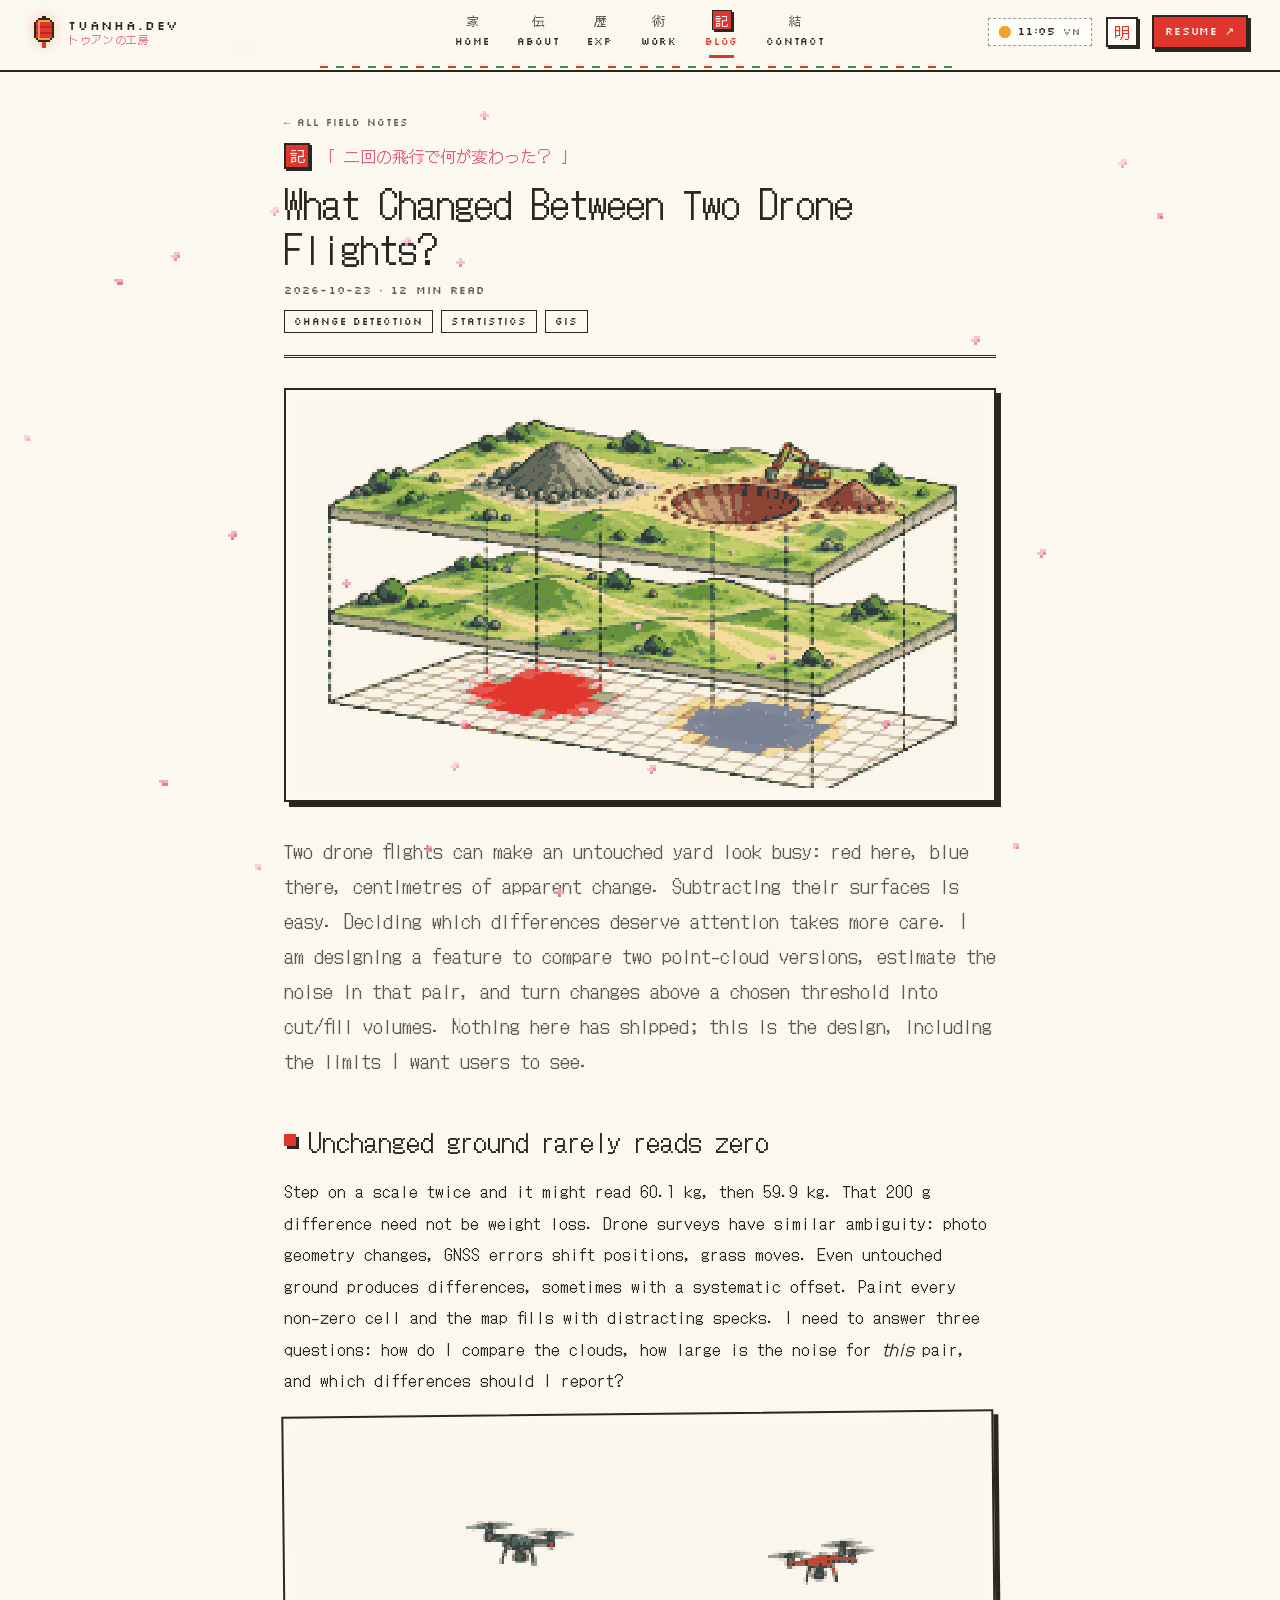
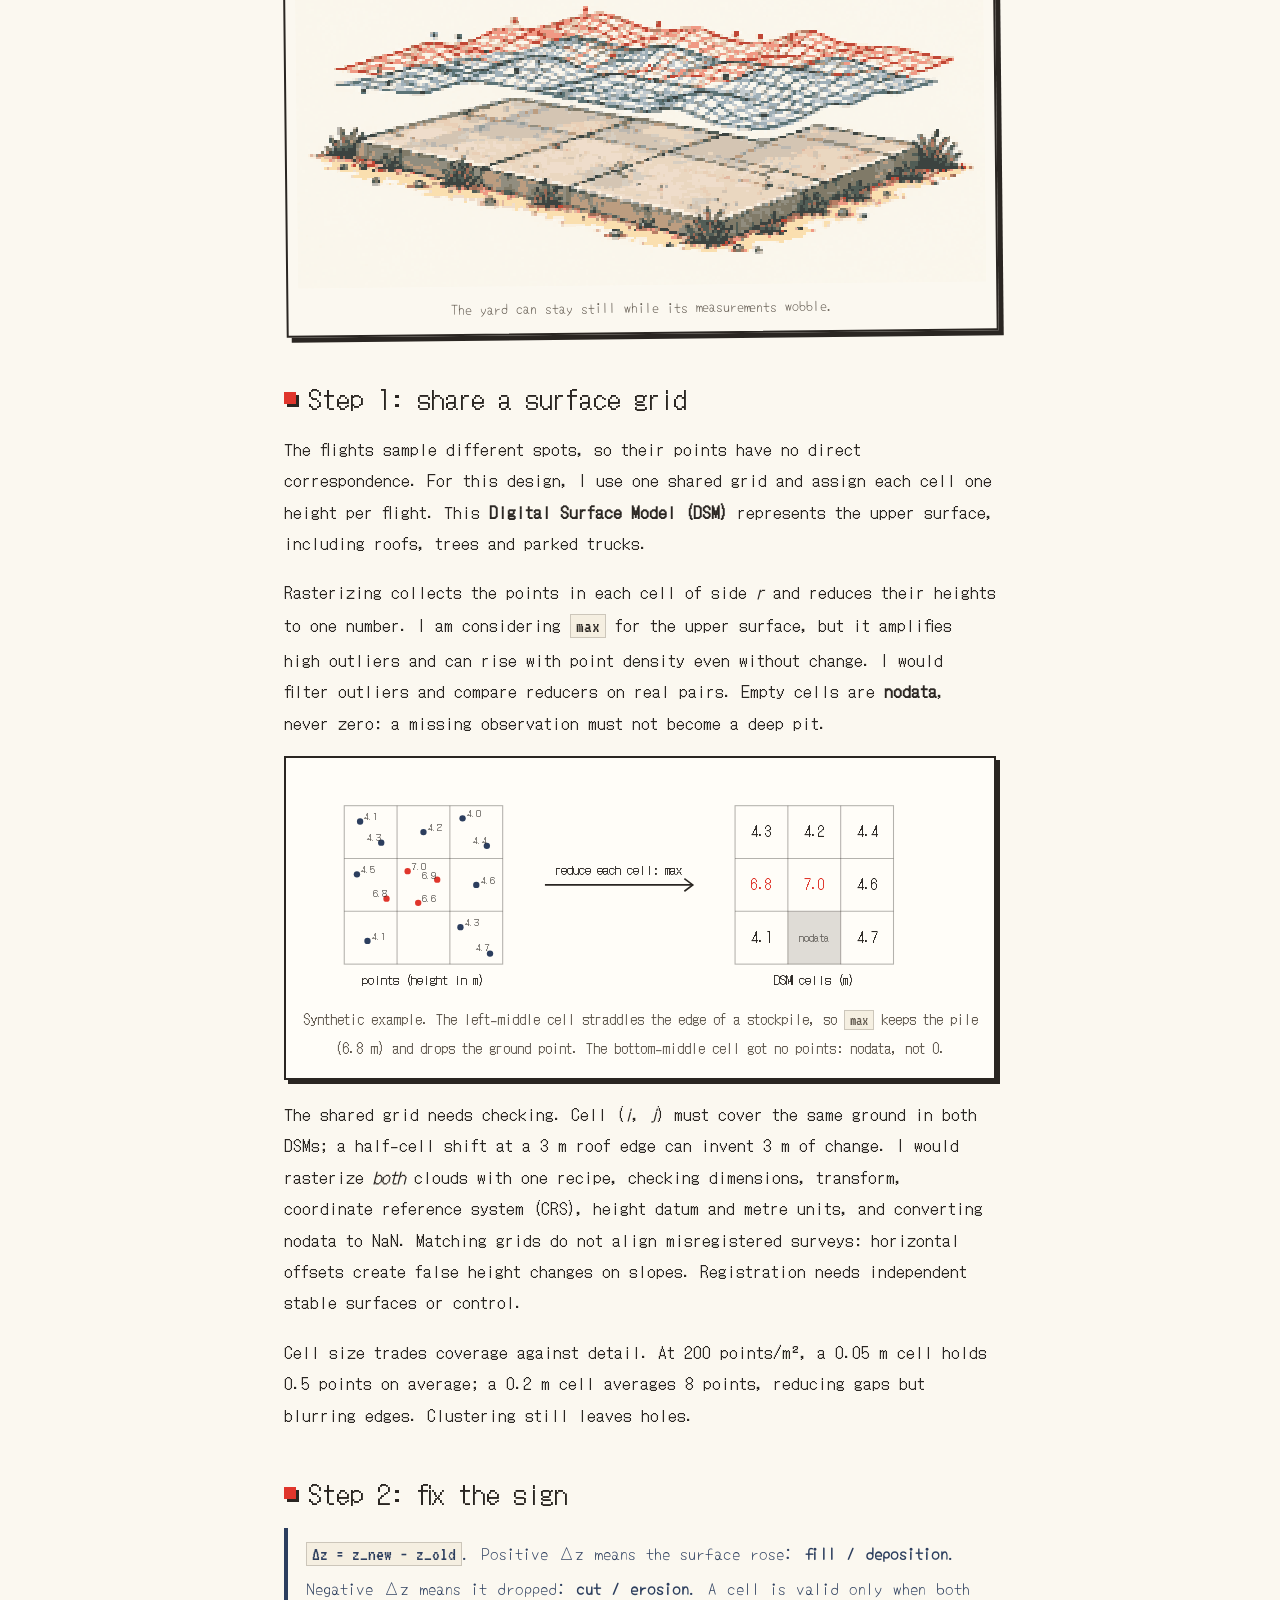
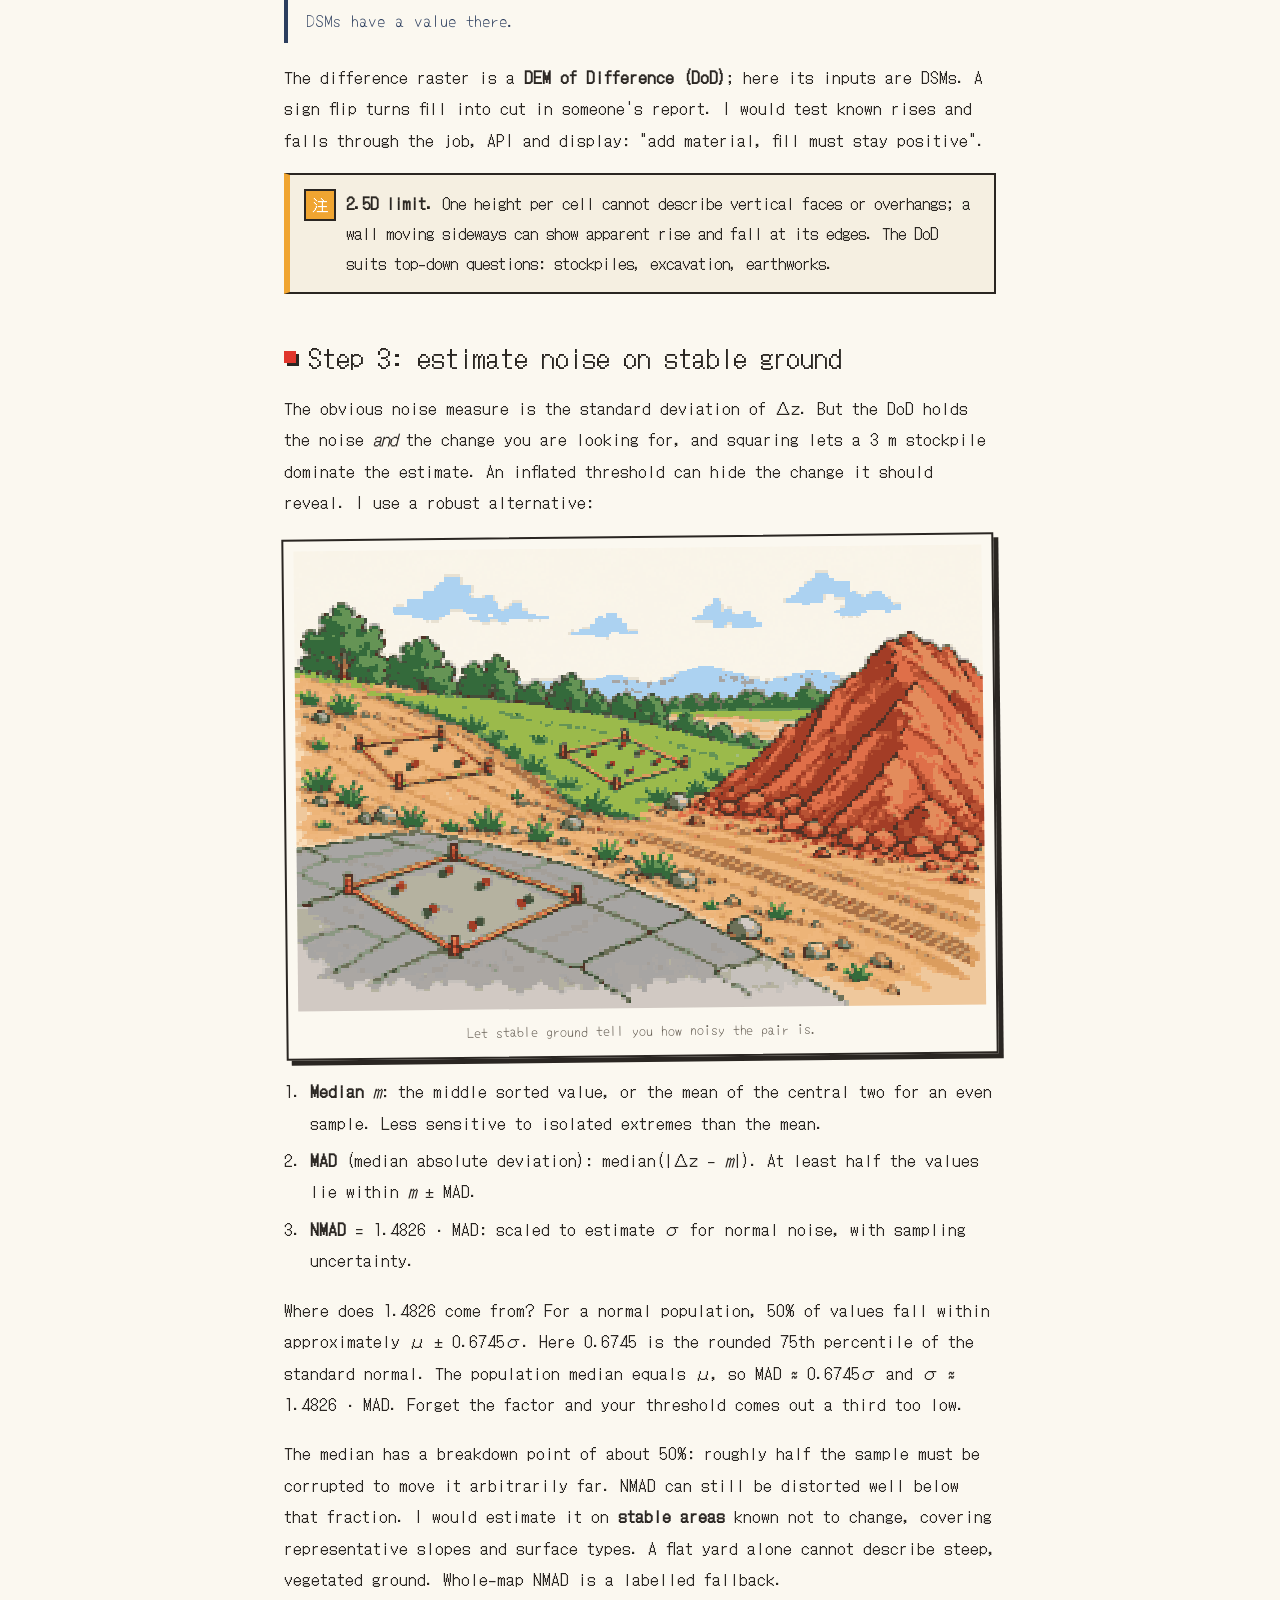
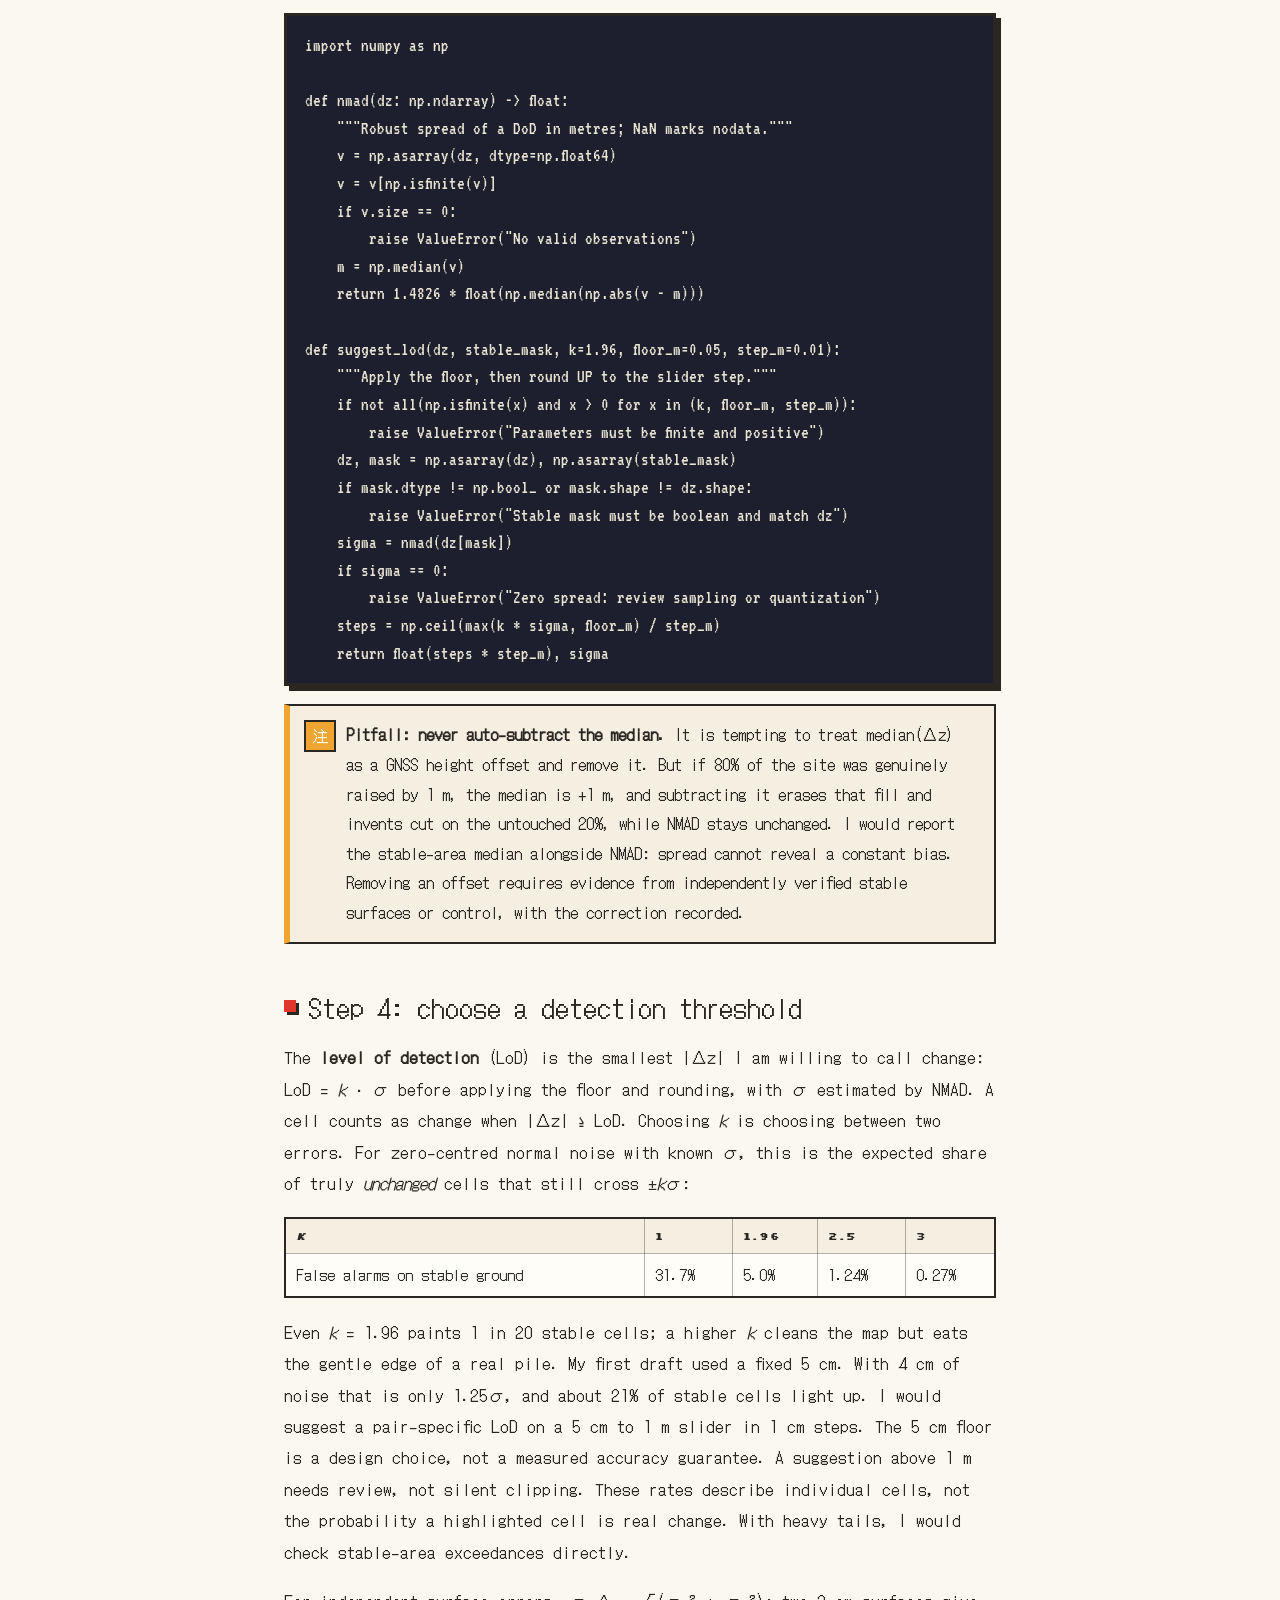
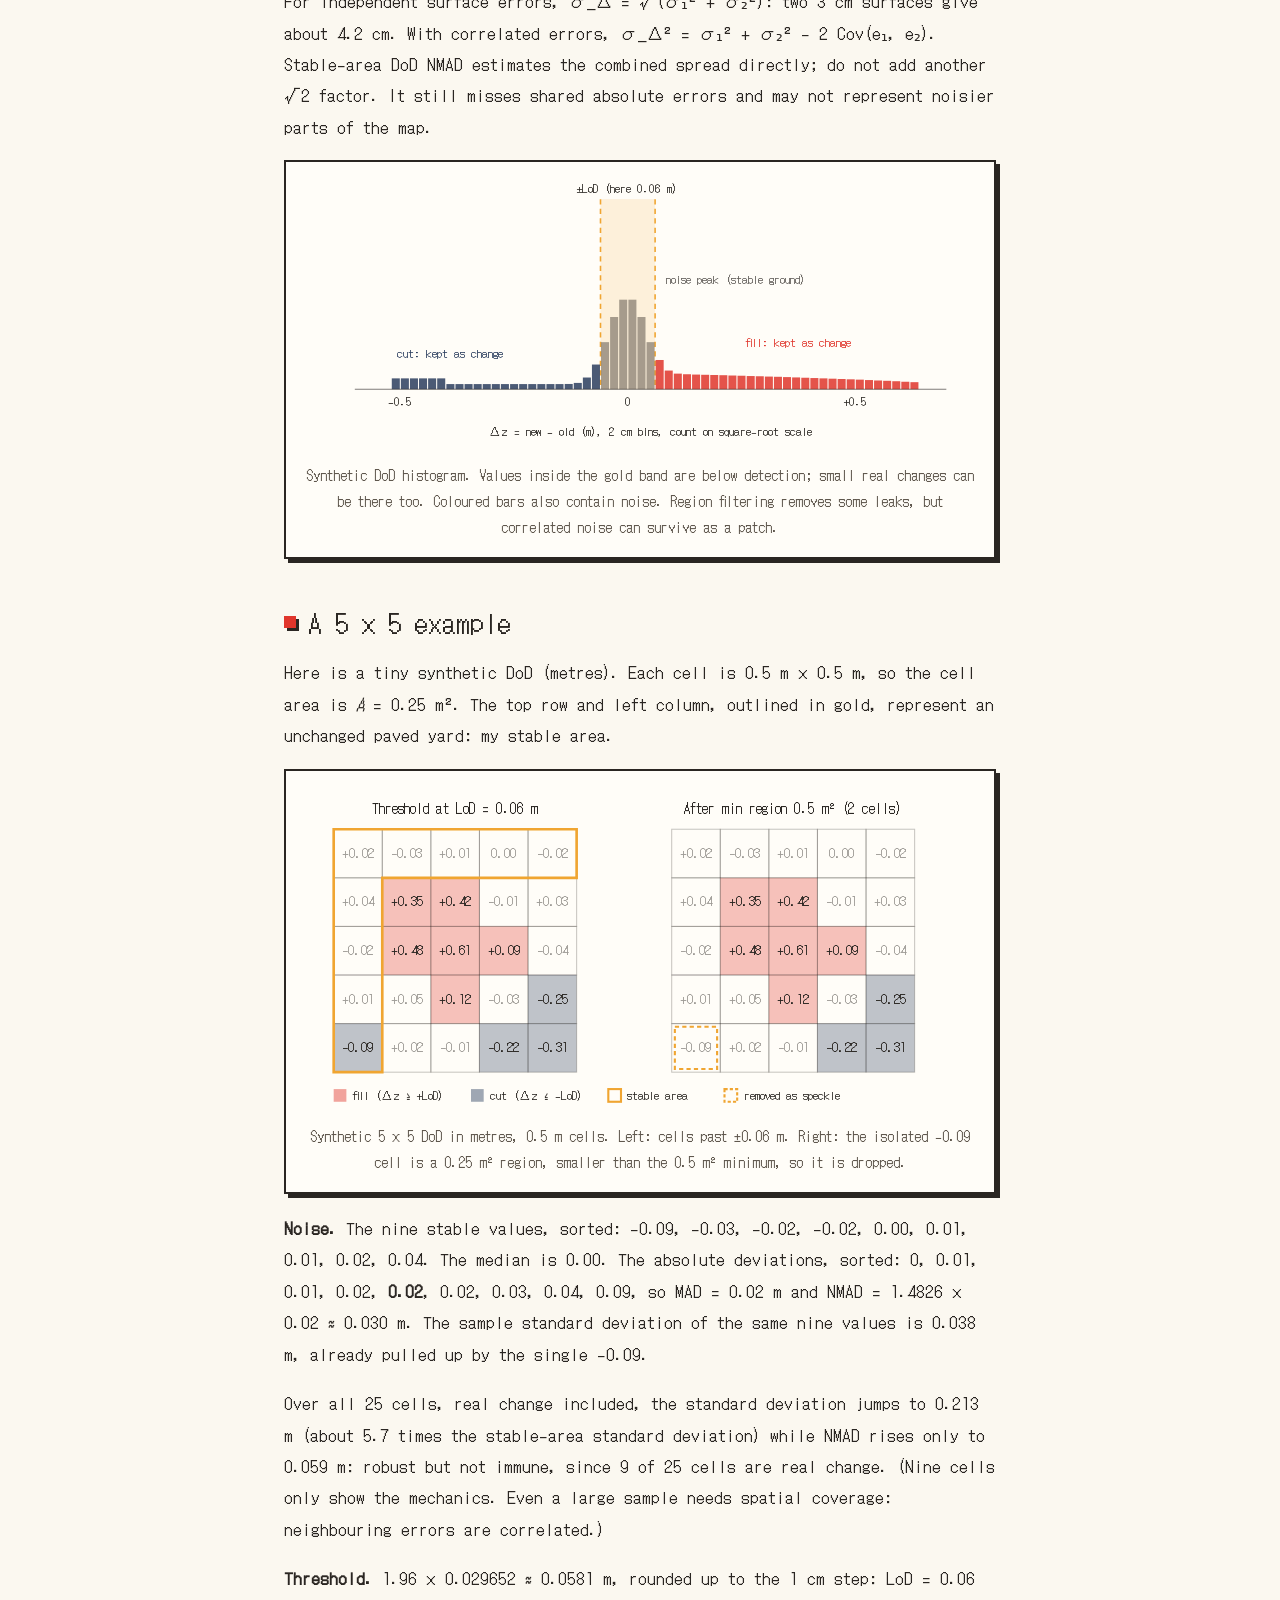
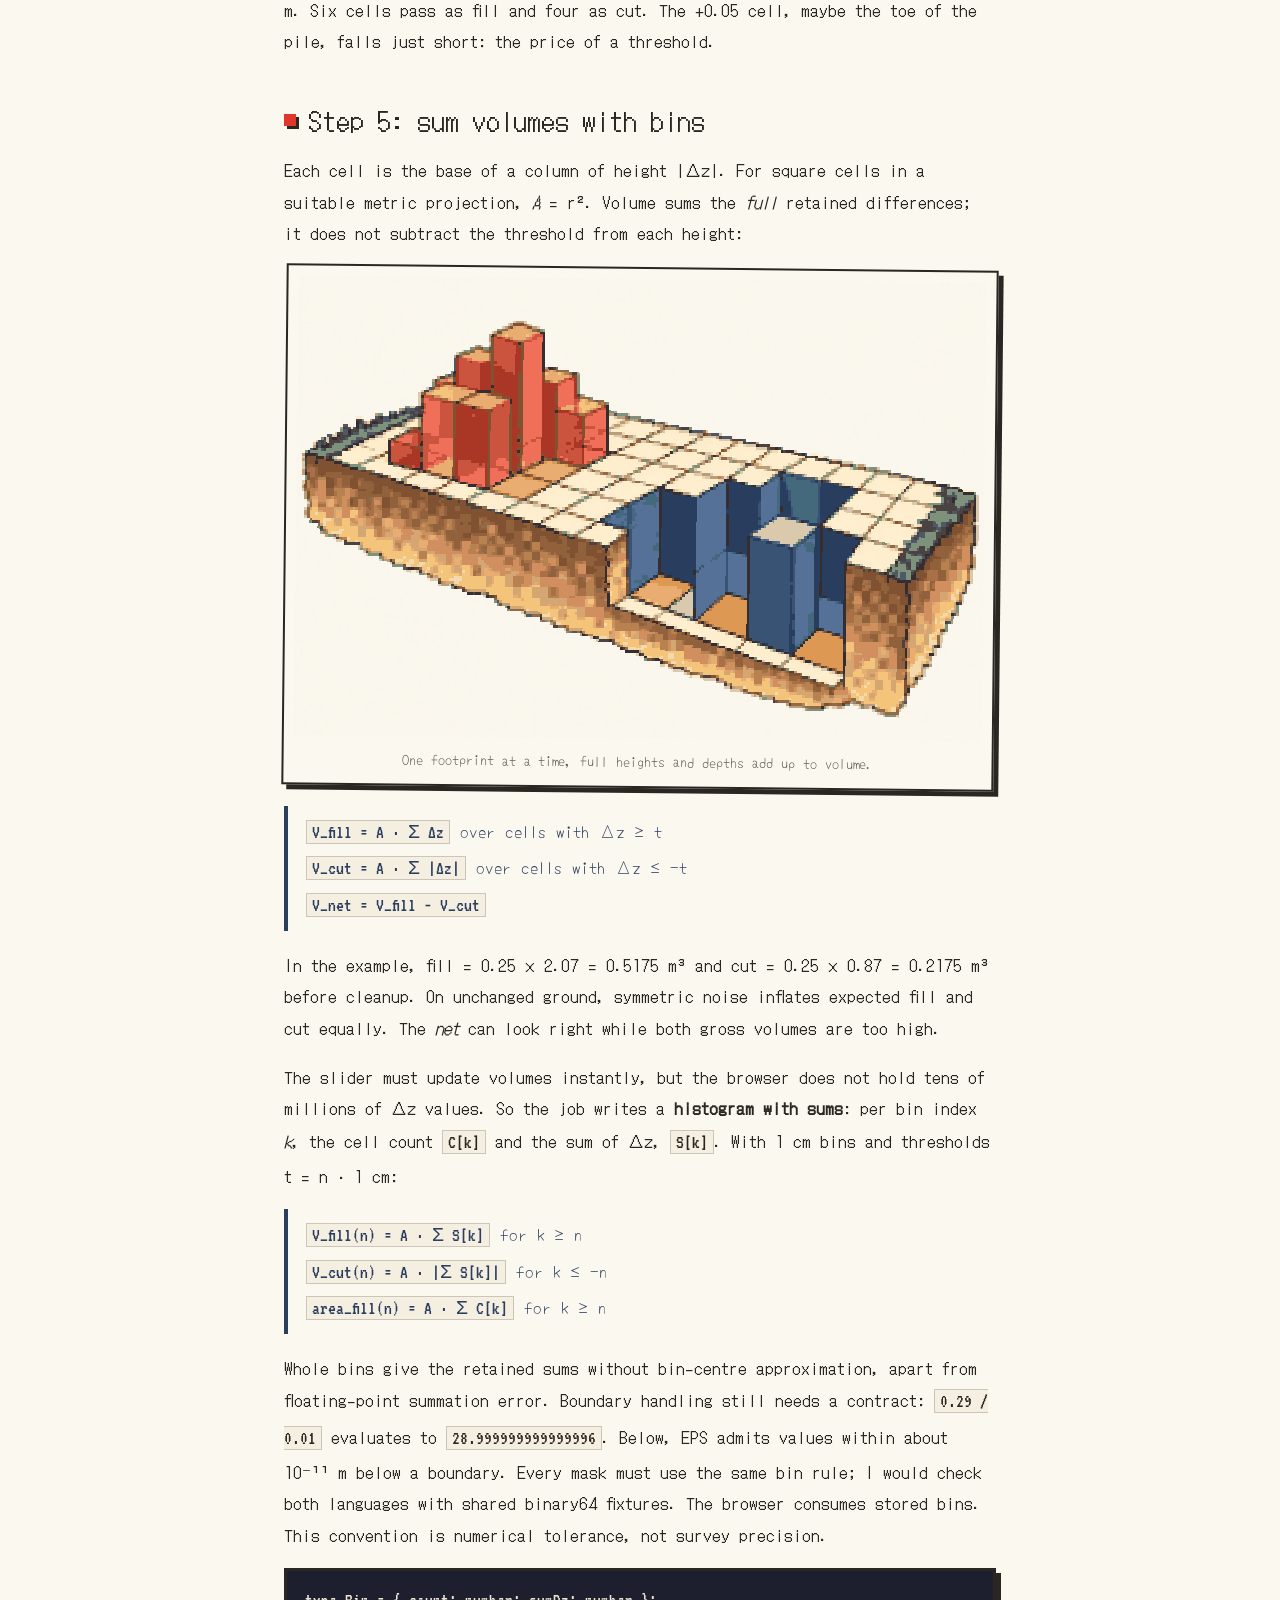
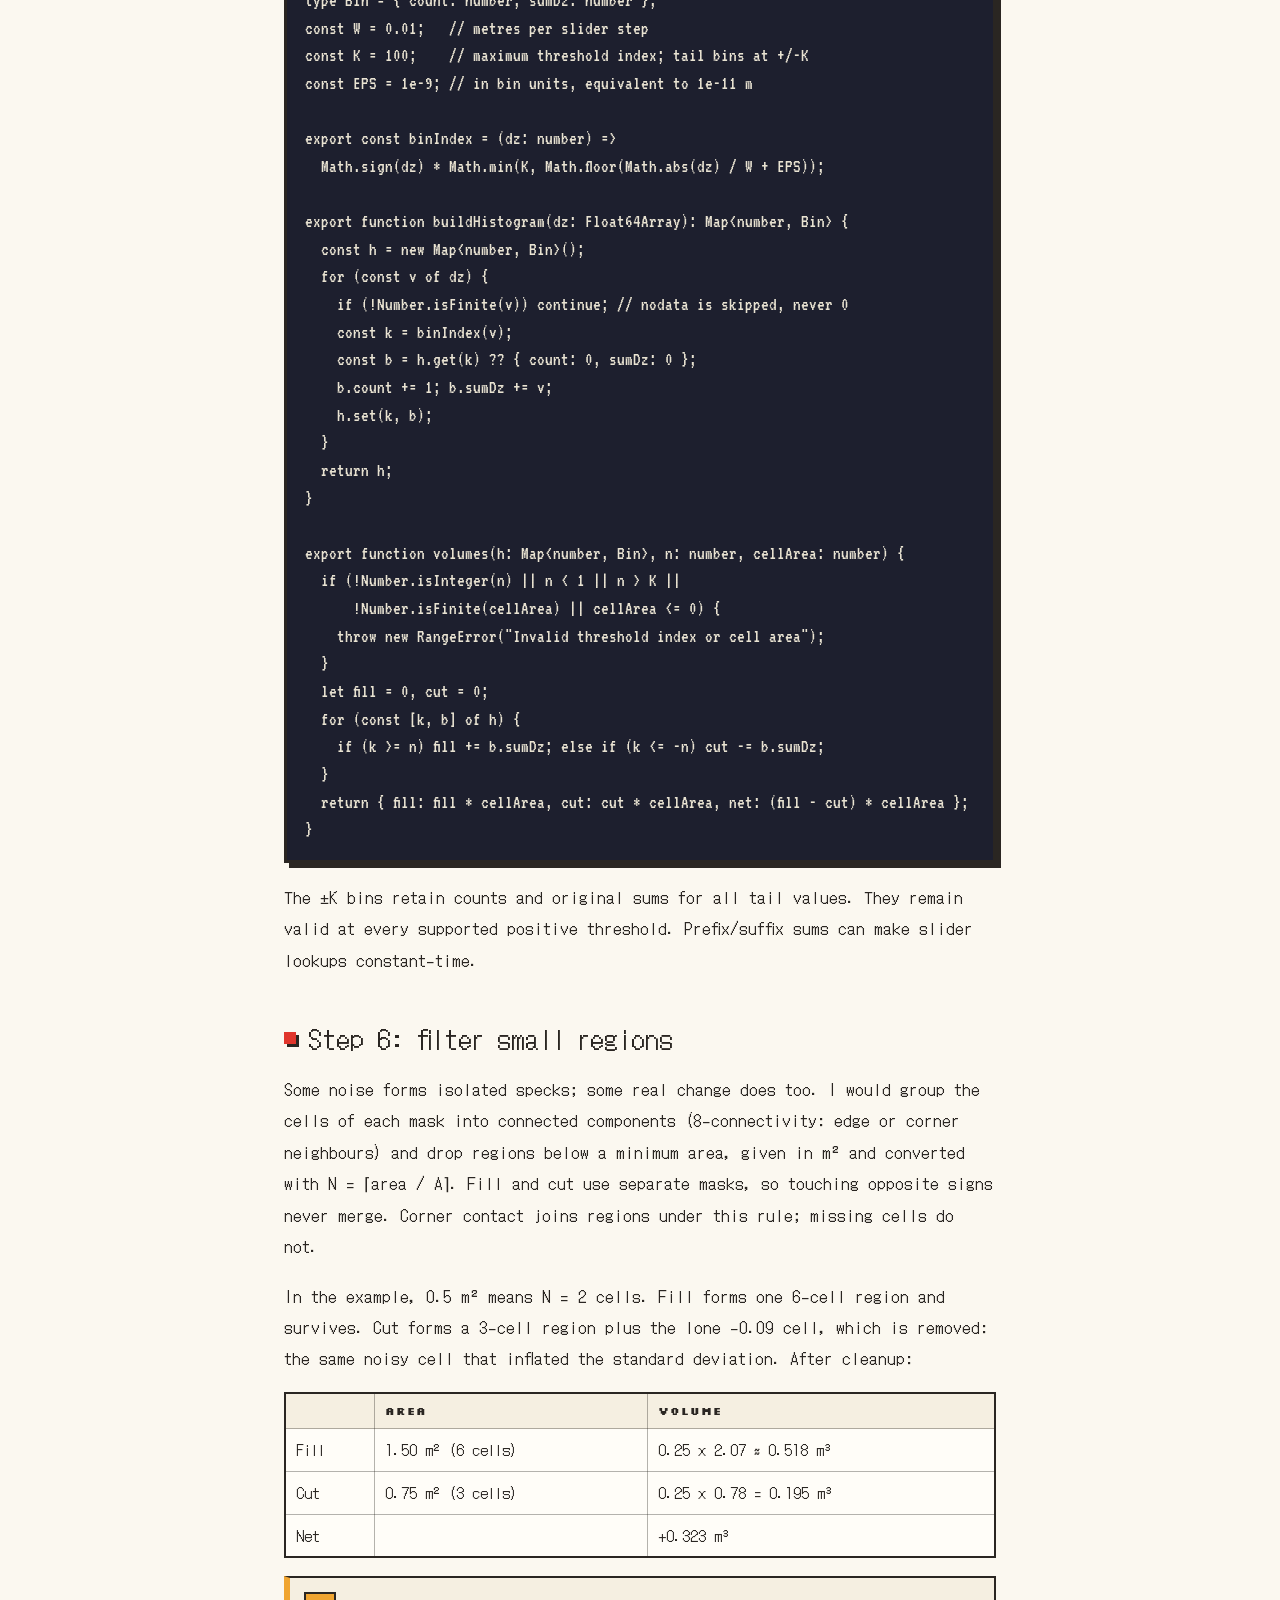
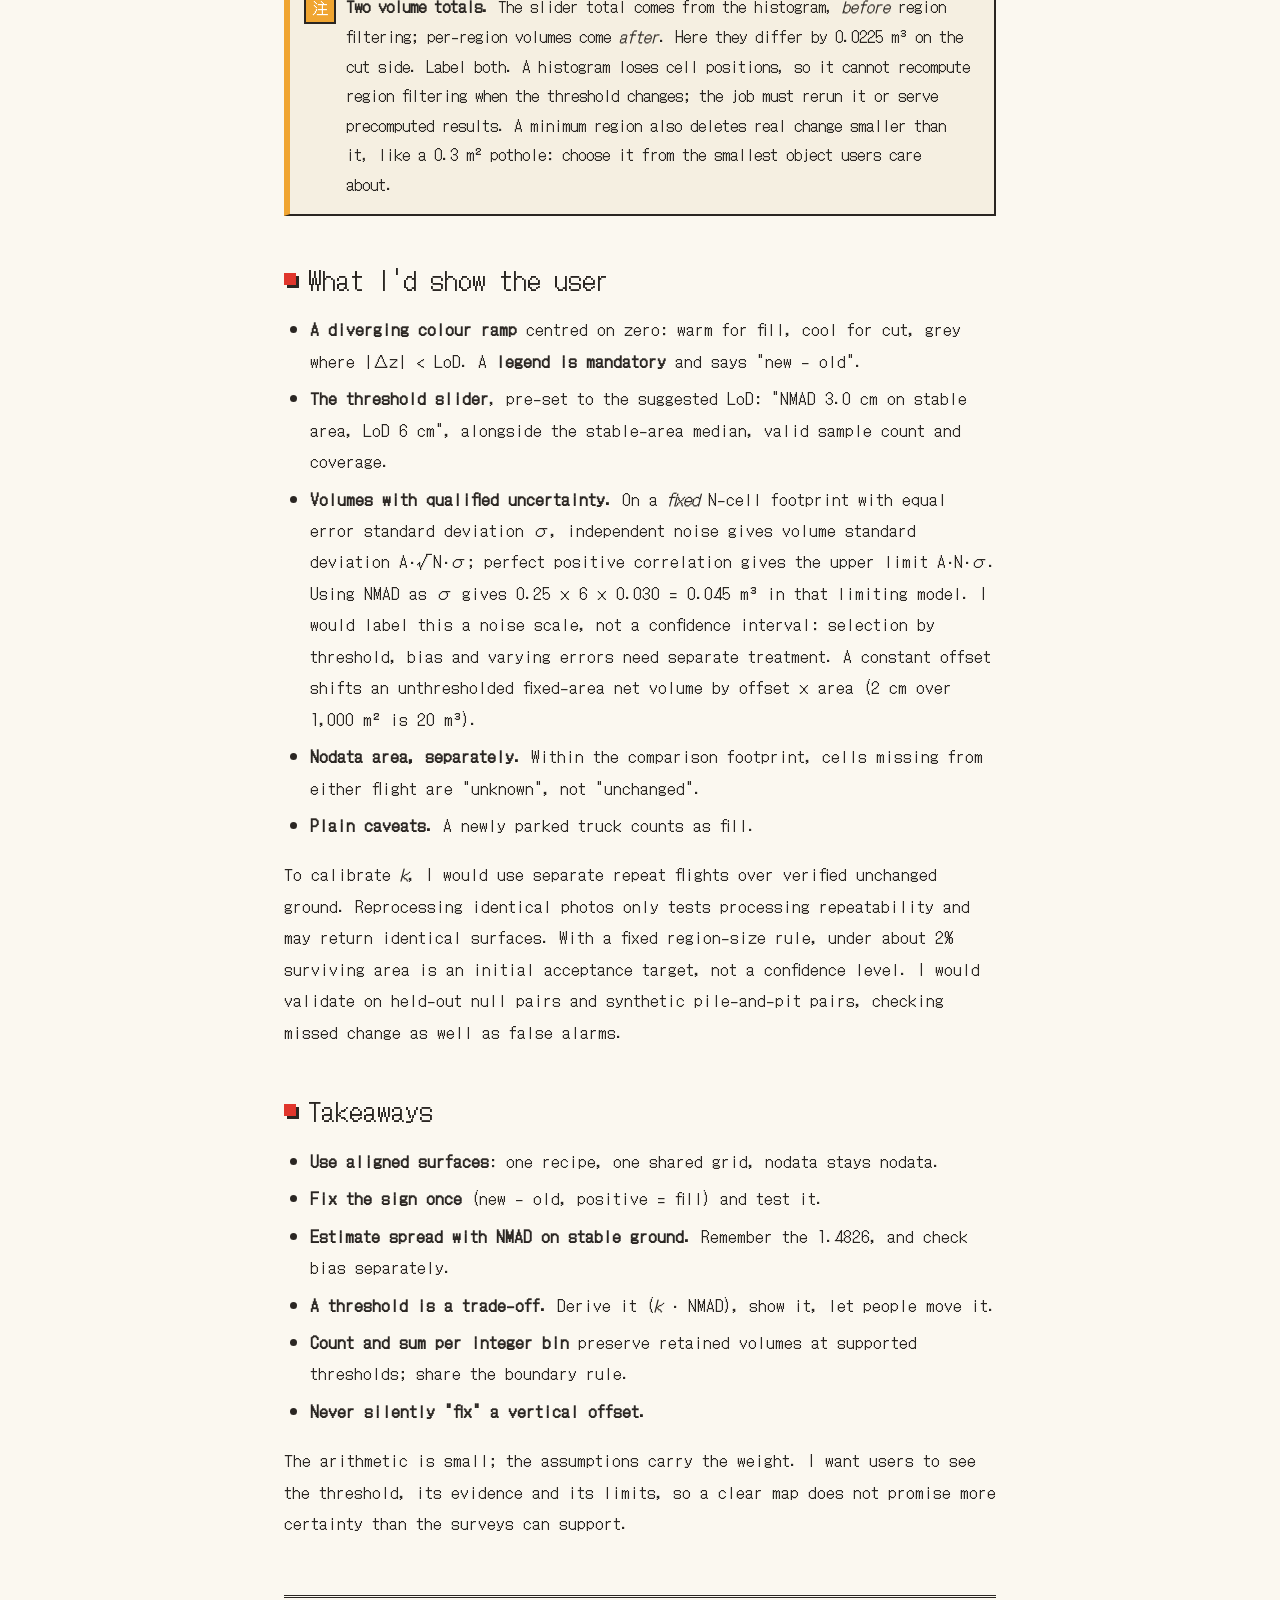
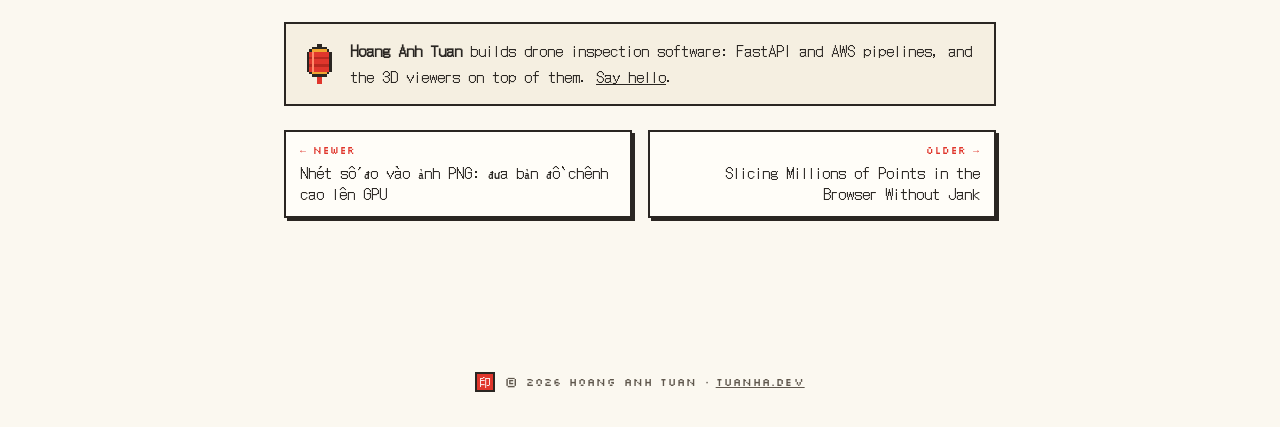
==== blog/change-detection-dod-nmad/index.html @ 91421b84 "feat: add shared navbar with clock, theme toggle, and mobile menu - Implemented a new navbar in nav." ====
<!doctype html>
<html lang="en">
  <head>
    <meta charset="utf-8" />
    <meta name="viewport" content="width=device-width, initial-scale=1" />
    <title>What Changed Between Two Drone Flights? · Hoang Anh Tuan</title>
    <meta name="description" content="DEM of Difference, NMAD and honest thresholds: telling real earthworks apart from survey noise." />
    <meta name="theme-color" content="#fbf8f0" />
    <link rel="canonical" href="https://tuanha.dev/blog/change-detection-dod-nmad/" />
    <link rel="icon" href="/assets/favicon.svg" type="image/svg+xml" />
    <link rel="icon" href="/assets/favicon-32.png" sizes="32x32" type="image/png" />
    <link rel="apple-touch-icon" href="/assets/apple-touch-icon.png" />
    <meta property="og:type" content="article" />
    <meta property="og:url" content="https://tuanha.dev/blog/change-detection-dod-nmad/" />
    <meta property="og:site_name" content="tuanha.dev" />
    <meta property="og:title" content="What Changed Between Two Drone Flights? · Hoang Anh Tuan" />
    <meta property="og:description" content="DEM of Difference, NMAD and honest thresholds: telling real earthworks apart from survey noise." />
    <meta property="og:image" content="https://tuanha.dev/assets/blog/change-detection-dod-nmad/cover.jpg" />
    <meta name="twitter:card" content="summary_large_image" />
    <meta property="article:published_time" content="2026-10-23" />
    <link rel="preconnect" href="https://fonts.googleapis.com" />
    <link rel="preconnect" href="https://fonts.gstatic.com" crossorigin />
    <link
      rel="stylesheet"
      href="https://fonts.googleapis.com/css2?family=DotGothic16&family=Press+Start+2P&family=Silkscreen:wght@400;700&family=VT323&family=Yomogi&family=Be+Vietnam+Pro:ital,wght@0,400;0,600;1,400&display=swap"
    />
    <link rel="stylesheet" href="/styles.css" />
    <script>
      document.documentElement.classList.add('js', 'intro-seen');
      // Theme: the visitor's saved choice, otherwise the system setting. Set before first paint.
      try {
        const saved = localStorage.getItem('theme');
        document.documentElement.dataset.theme = saved || (matchMedia('(prefers-color-scheme: dark)').matches ? 'dark' : 'light');
      } catch {
        document.documentElement.dataset.theme = matchMedia('(prefers-color-scheme: dark)').matches ? 'dark' : 'light';
      }
    </script>
    <script type="module" src="/src/blog.js"></script>
  </head>
  <body class="blog" data-slug="change-detection-dod-nmad">
    <a class="skip" href="#main">Skip to content</a>
    <canvas id="petals" aria-hidden="true"></canvas>
    <header class="nav" data-nav></header>
    <main id="main" tabindex="-1">
      <article class="post">
        <header class="post__head">
          <a class="post__back" href="/blog/">← All field notes</a>
          <p class="sec-head__chapter"><span class="tile tile--red">記</span>「 二回の飛行で何が変わった？ 」</p>
          <h1 class="post__title">What Changed Between Two Drone Flights?</h1>
          <p class="post__meta"><time datetime="2026-10-23">2026-10-23</time> · 12 min read</p>
          <ul class="tags"><li>change detection</li><li>statistics</li><li>gis</li></ul>
        </header>
        <figure class="post__cover"><img src="/assets/blog/change-detection-dod-nmad/cover.png" alt="" width="1200" height="675" /></figure>
        <div class="post__body">
<p class="post__lead">Two drone flights can make an untouched yard look busy: red here, blue there, centimetres of apparent change. Subtracting their surfaces is easy. Deciding which differences deserve attention takes more care. I am designing a feature to compare two point-cloud versions, estimate the noise in that pair, and turn changes above a chosen threshold into cut/fill volumes. Nothing here has shipped; this is the design, including the limits I want users to see.</p>

<h2>Unchanged ground rarely reads zero</h2>

<p>Step on a scale twice and it might read 60.1 kg, then 59.9 kg. That 200 g difference need not be weight loss. Drone surveys have similar ambiguity: photo geometry changes, GNSS errors shift positions, grass moves. Even untouched ground produces differences, sometimes with a systematic offset. Paint every non-zero cell and the map fills with distracting specks. I need to answer three questions: how do I compare the clouds, how large is the noise for <em>this</em> pair, and which differences should I report?</p>

<figure class="sketch"><img src="/assets/blog/change-detection-dod-nmad/01.png" alt="Two drones survey unchanged pavement while red and navy measurement meshes show small apparent height differences above it." width="1200" height="800" loading="lazy" /><figcaption>The yard can stay still while its measurements wobble.</figcaption></figure>

<h2>Step 1: share a surface grid</h2>

<p>The flights sample different spots, so their points have no direct correspondence. For this design, I use one shared grid and assign each cell one height per flight. This <strong>Digital Surface Model (DSM)</strong> represents the upper surface, including roofs, trees and parked trucks.</p>

<p>Rasterizing collects the points in each cell of side <em>r</em> and reduces their heights to one number. I am considering <code>max</code> for the upper surface, but it amplifies high outliers and can rise with point density even without change. I would filter outliers and compare reducers on real pairs. Empty cells are <strong>nodata</strong>, never zero: a missing observation must not become a deep pit.</p>

<figure>
  <svg viewBox="0 0 640 210" width="100%" role="img" aria-labelledby="fig-raster-title">
    <title id="fig-raster-title">Points falling into a 3 by 3 grid; each cell keeps the maximum height, the empty cell becomes nodata</title>
    <g fill="none" stroke="currentColor" stroke-opacity="0.35">
      <rect x="40" y="30" width="150" height="150"/>
      <line x1="90" y1="30" x2="90" y2="180"/><line x1="140" y1="30" x2="140" y2="180"/>
      <line x1="40" y1="80" x2="190" y2="80"/><line x1="40" y1="130" x2="190" y2="130"/>
    </g>
    <g fill="var(--navy)">
      <circle cx="55" cy="45" r="3"/><circle cx="75" cy="65" r="3"/>
      <circle cx="115" cy="55" r="3"/>
      <circle cx="152" cy="42" r="3"/><circle cx="175" cy="68" r="3"/>
      <circle cx="52" cy="95" r="3"/><circle cx="80" cy="118" r="3" fill="var(--red)"/>
      <circle cx="100" cy="92" r="3" fill="var(--red)"/><circle cx="128" cy="100" r="3" fill="var(--red)"/><circle cx="110" cy="122" r="3" fill="var(--red)"/>
      <circle cx="165" cy="105" r="3"/>
      <circle cx="62" cy="158" r="3"/>
      <circle cx="150" cy="145" r="3"/><circle cx="178" cy="170" r="3"/>
    </g>
    <g font-size="9" fill="currentColor" fill-opacity="0.75">
      <text x="59" y="44">4.1</text><text x="62" y="63">4.3</text>
      <text x="119" y="54">4.2</text>
      <text x="156" y="41">4.0</text><text x="162" y="66">4.4</text>
      <text x="56" y="94">4.5</text><text x="67" y="116">6.8</text>
      <text x="104" y="91">7.0</text><text x="114" y="99">6.9</text><text x="114" y="121">6.6</text>
      <text x="169" y="104">4.6</text>
      <text x="66" y="157">4.1</text>
      <text x="154" y="144">4.3</text><text x="165" y="168">4.7</text>
    </g>
    <text x="115" y="200" text-anchor="middle" font-size="12" fill="currentColor">points (height in m)</text>
    <g stroke="currentColor" stroke-width="1.5" fill="none"><line x1="230" y1="105" x2="370" y2="105"/><polyline points="362,99 370,105 362,111"/></g>
    <text x="300" y="96" text-anchor="middle" font-size="12" fill="currentColor">reduce each cell: max</text>
    <g stroke="currentColor" stroke-opacity="0.35" fill="none">
      <rect x="410" y="30" width="150" height="150"/>
      <line x1="460" y1="30" x2="460" y2="180"/><line x1="510" y1="30" x2="510" y2="180"/>
      <line x1="410" y1="80" x2="560" y2="80"/><line x1="410" y1="130" x2="560" y2="130"/>
    </g>
    <rect x="460" y="130" width="50" height="50" fill="var(--ink-soft)" fill-opacity="0.2"/>
    <g font-size="13" text-anchor="middle" fill="currentColor">
      <text x="435" y="60">4.3</text><text x="485" y="60">4.2</text><text x="535" y="60">4.4</text>
      <text x="435" y="110" fill="var(--red)">6.8</text><text x="485" y="110" fill="var(--red)">7.0</text><text x="535" y="110">4.6</text>
      <text x="435" y="160">4.1</text><text x="485" y="159" font-size="10" fill-opacity="0.7">nodata</text><text x="535" y="160">4.7</text>
    </g>
    <text x="485" y="200" text-anchor="middle" font-size="12" fill="currentColor">DSM cells (m)</text>
  </svg>
  <figcaption>Synthetic example. The left-middle cell straddles the edge of a stockpile, so <code>max</code> keeps the pile (6.8 m) and drops the ground point. The bottom-middle cell got no points: nodata, not 0.</figcaption>
</figure>

<p>The shared grid needs checking. Cell (<em>i</em>, <em>j</em>) must cover the same ground in both DSMs; a half-cell shift at a 3 m roof edge can invent 3 m of change. I would rasterize <em>both</em> clouds with one recipe, checking dimensions, transform, coordinate reference system (CRS), height datum and metre units, and converting nodata to NaN. Matching grids do not align misregistered surveys: horizontal offsets create false height changes on slopes. Registration needs independent stable surfaces or control.</p>

<p>Cell size trades coverage against detail. At 200 points/m², a 0.05 m cell holds 0.5 points on average; a 0.2 m cell averages 8 points, reducing gaps but blurring edges. Clustering still leaves holes.</p>

<h2>Step 2: fix the sign</h2>

<blockquote><p><code>Δz = z_new − z_old</code>. Positive Δz means the surface rose: <strong>fill / deposition</strong>. Negative Δz means it dropped: <strong>cut / erosion</strong>. A cell is valid only when both DSMs have a value there.</p></blockquote>

<p>The difference raster is a <strong>DEM of Difference (DoD)</strong>; here its inputs are DSMs. A sign flip turns fill into cut in someone's report. I would test known rises and falls through the job, API and display: "add material, fill must stay positive".</p>

<aside class="callout"><strong>2.5D limit.</strong> One height per cell cannot describe vertical faces or overhangs; a wall moving sideways can show apparent rise and fall at its edges. The DoD suits top-down questions: stockpiles, excavation, earthworks.</aside>

<h2>Step 3: estimate noise on stable ground</h2>

<p>The obvious noise measure is the standard deviation of Δz. But the DoD holds the noise <em>and</em> the change you are looking for, and squaring lets a 3 m stockpile dominate the estimate. An inflated threshold can hide the change it should reveal. I use a robust alternative:</p>

<figure class="sketch"><img src="/assets/blog/change-detection-dod-nmad/02.png" alt="Gold sampling boundaries enclose paved, bare-earth and grassy stable surfaces beside a red stockpile excluded from the samples." width="1200" height="800" loading="lazy" /><figcaption>Let stable ground tell you how noisy the pair is.</figcaption></figure>

<ol>
  <li><strong>Median</strong> <em>m</em>: the middle sorted value, or the mean of the central two for an even sample. Less sensitive to isolated extremes than the mean.</li>
  <li><strong>MAD</strong> (median absolute deviation): median(|Δz − <em>m</em>|). At least half the values lie within <em>m</em> ± MAD.</li>
  <li><strong>NMAD</strong> = 1.4826 · MAD: scaled to estimate σ for normal noise, with sampling uncertainty.</li>
</ol>

<p>Where does 1.4826 come from? For a normal population, 50% of values fall within approximately μ ± 0.6745σ. Here 0.6745 is the rounded 75th percentile of the standard normal. The population median equals μ, so MAD ≈ 0.6745σ and σ ≈ 1.4826 · MAD. Forget the factor and your threshold comes out a third too low.</p>

<p>The median has a breakdown point of about 50%: roughly half the sample must be corrupted to move it arbitrarily far. NMAD can still be distorted well below that fraction. I would estimate it on <strong>stable areas</strong> known not to change, covering representative slopes and surface types. A flat yard alone cannot describe steep, vegetated ground. Whole-map NMAD is a labelled fallback.</p>

<pre><code class="lang-py">import numpy as np

def nmad(dz: np.ndarray) -> float:
    """Robust spread of a DoD in metres; NaN marks nodata."""
    v = np.asarray(dz, dtype=np.float64)
    v = v[np.isfinite(v)]
    if v.size == 0:
        raise ValueError("No valid observations")
    m = np.median(v)
    return 1.4826 * float(np.median(np.abs(v - m)))

def suggest_lod(dz, stable_mask, k=1.96, floor_m=0.05, step_m=0.01):
    """Apply the floor, then round UP to the slider step."""
    if not all(np.isfinite(x) and x > 0 for x in (k, floor_m, step_m)):
        raise ValueError("Parameters must be finite and positive")
    dz, mask = np.asarray(dz), np.asarray(stable_mask)
    if mask.dtype != np.bool_ or mask.shape != dz.shape:
        raise ValueError("Stable mask must be boolean and match dz")
    sigma = nmad(dz[mask])
    if sigma == 0:
        raise ValueError("Zero spread: review sampling or quantization")
    steps = np.ceil(max(k * sigma, floor_m) / step_m)
    return float(steps * step_m), sigma
</code></pre>

<aside class="callout"><strong>Pitfall: never auto-subtract the median.</strong> It is tempting to treat median(Δz) as a GNSS height offset and remove it. But if 80% of the site was genuinely raised by 1 m, the median is +1 m, and subtracting it erases that fill and invents cut on the untouched 20%, while NMAD stays unchanged. I would report the stable-area median alongside NMAD: spread cannot reveal a constant bias. Removing an offset requires evidence from independently verified stable surfaces or control, with the correction recorded.</aside>

<h2>Step 4: choose a detection threshold</h2>

<p>The <strong>level of detection</strong> (LoD) is the smallest |Δz| I am willing to call change: LoD = <em>k</em> · σ before applying the floor and rounding, with σ estimated by NMAD. A cell counts as change when |Δz| ≥ LoD. Choosing <em>k</em> is choosing between two errors. For zero-centred normal noise with known σ, this is the expected share of truly <em>unchanged</em> cells that still cross ±<em>k</em>σ:</p>

<table>
  <thead><tr><th><em>k</em></th><th>1</th><th>1.96</th><th>2.5</th><th>3</th></tr></thead>
  <tbody><tr><td>False alarms on stable ground</td><td>31.7%</td><td>5.0%</td><td>1.24%</td><td>0.27%</td></tr></tbody>
</table>

<p>Even <em>k</em> = 1.96 paints 1 in 20 stable cells; a higher <em>k</em> cleans the map but eats the gentle edge of a real pile. My first draft used a fixed 5 cm. With 4 cm of noise that is only 1.25σ, and about 21% of stable cells light up. I would suggest a pair-specific LoD on a 5 cm to 1 m slider in 1 cm steps. The 5 cm floor is a design choice, not a measured accuracy guarantee. A suggestion above 1 m needs review, not silent clipping. These rates describe individual cells, not the probability a highlighted cell is real change. With heavy tails, I would check stable-area exceedances directly.</p>

<p>For independent surface errors, σ_Δ = √(σ₁² + σ₂²): two 3 cm surfaces give about 4.2 cm. With correlated errors, σ_Δ² = σ₁² + σ₂² − 2 Cov(e₁, e₂). Stable-area DoD NMAD estimates the combined spread directly; do not add another √2 factor. It still misses shared absolute errors and may not represent noisier parts of the map.</p>

<figure>
  <svg viewBox="0 0 640 260" width="100%" role="img" aria-labelledby="fig-hist-title">
    <title id="fig-hist-title">Histogram of DoD values: a noise peak around zero inside a plus or minus LoD band, a long positive tail of fill and a negative bump of cut</title>
    <rect x="282.6" y="20" width="51.7" height="180" fill="var(--gold)" fill-opacity="0.15"/>
    <g stroke="var(--gold)" stroke-width="1.5" stroke-dasharray="5 4"><line x1="282.6" y1="20" x2="282.6" y2="200"/><line x1="334.3" y1="20" x2="334.3" y2="200"/></g>
    <rect x="85.0" y="189.7" width="7.6" height="10.3" fill="var(--navy)" fill-opacity="0.85"/>
    <rect x="93.6" y="189.7" width="7.6" height="10.3" fill="var(--navy)" fill-opacity="0.85"/>
    <rect x="102.2" y="189.7" width="7.6" height="10.3" fill="var(--navy)" fill-opacity="0.85"/>
    <rect x="110.8" y="189.7" width="7.6" height="10.3" fill="var(--navy)" fill-opacity="0.85"/>
    <rect x="119.4" y="189.7" width="7.6" height="10.3" fill="var(--navy)" fill-opacity="0.85"/>
    <rect x="128.0" y="189.7" width="7.6" height="10.3" fill="var(--navy)" fill-opacity="0.85"/>
    <rect x="136.7" y="195.1" width="7.6" height="4.9" fill="var(--navy)" fill-opacity="0.85"/>
    <rect x="145.3" y="195.1" width="7.6" height="4.9" fill="var(--navy)" fill-opacity="0.85"/>
    <rect x="153.9" y="195.1" width="7.6" height="4.9" fill="var(--navy)" fill-opacity="0.85"/>
    <rect x="162.5" y="195.1" width="7.6" height="4.9" fill="var(--navy)" fill-opacity="0.85"/>
    <rect x="171.1" y="195.1" width="7.6" height="4.9" fill="var(--navy)" fill-opacity="0.85"/>
    <rect x="179.7" y="195.1" width="7.6" height="4.9" fill="var(--navy)" fill-opacity="0.85"/>
    <rect x="188.3" y="195.1" width="7.6" height="4.9" fill="var(--navy)" fill-opacity="0.85"/>
    <rect x="197.0" y="195.1" width="7.6" height="4.9" fill="var(--navy)" fill-opacity="0.85"/>
    <rect x="205.6" y="195.1" width="7.6" height="4.9" fill="var(--navy)" fill-opacity="0.85"/>
    <rect x="214.2" y="195.1" width="7.6" height="4.9" fill="var(--navy)" fill-opacity="0.85"/>
    <rect x="222.8" y="195.1" width="7.6" height="4.9" fill="var(--navy)" fill-opacity="0.85"/>
    <rect x="231.4" y="195.1" width="7.6" height="4.9" fill="var(--navy)" fill-opacity="0.85"/>
    <rect x="240.0" y="195.1" width="7.6" height="4.9" fill="var(--navy)" fill-opacity="0.85"/>
    <rect x="248.7" y="195.0" width="7.6" height="5.0" fill="var(--navy)" fill-opacity="0.85"/>
    <rect x="257.3" y="194.0" width="7.6" height="6.0" fill="var(--navy)" fill-opacity="0.85"/>
    <rect x="265.9" y="188.9" width="7.6" height="11.1" fill="var(--navy)" fill-opacity="0.85"/>
    <rect x="274.5" y="176.6" width="7.6" height="23.4" fill="var(--navy)" fill-opacity="0.85"/>
    <rect x="283.1" y="155.4" width="7.6" height="44.6" fill="var(--ink-soft)" fill-opacity="0.55"/>
    <rect x="291.7" y="131.6" width="7.6" height="68.4" fill="var(--ink-soft)" fill-opacity="0.55"/>
    <rect x="300.3" y="115.2" width="7.6" height="84.8" fill="var(--ink-soft)" fill-opacity="0.55"/>
    <rect x="309.0" y="115.2" width="7.6" height="84.8" fill="var(--ink-soft)" fill-opacity="0.55"/>
    <rect x="317.6" y="131.6" width="7.6" height="68.4" fill="var(--ink-soft)" fill-opacity="0.55"/>
    <rect x="326.2" y="155.4" width="7.6" height="44.6" fill="var(--ink-soft)" fill-opacity="0.55"/>
    <rect x="334.8" y="172.3" width="7.6" height="27.7" fill="var(--red)" fill-opacity="0.85"/>
    <rect x="343.4" y="182.3" width="7.6" height="17.7" fill="var(--red)" fill-opacity="0.85"/>
    <rect x="352.0" y="185.2" width="7.6" height="14.8" fill="var(--red)" fill-opacity="0.85"/>
    <rect x="360.7" y="185.8" width="7.6" height="14.2" fill="var(--red)" fill-opacity="0.85"/>
    <rect x="369.3" y="186.1" width="7.6" height="13.9" fill="var(--red)" fill-opacity="0.85"/>
    <rect x="377.9" y="186.3" width="7.6" height="13.7" fill="var(--red)" fill-opacity="0.85"/>
    <rect x="386.5" y="186.5" width="7.6" height="13.5" fill="var(--red)" fill-opacity="0.85"/>
    <rect x="395.1" y="186.7" width="7.6" height="13.3" fill="var(--red)" fill-opacity="0.85"/>
    <rect x="403.7" y="187.0" width="7.6" height="13.0" fill="var(--red)" fill-opacity="0.85"/>
    <rect x="412.3" y="187.2" width="7.6" height="12.8" fill="var(--red)" fill-opacity="0.85"/>
    <rect x="421.0" y="187.5" width="7.6" height="12.5" fill="var(--red)" fill-opacity="0.85"/>
    <rect x="429.6" y="187.7" width="7.6" height="12.3" fill="var(--red)" fill-opacity="0.85"/>
    <rect x="438.2" y="188.0" width="7.6" height="12.0" fill="var(--red)" fill-opacity="0.85"/>
    <rect x="446.8" y="188.2" width="7.6" height="11.8" fill="var(--red)" fill-opacity="0.85"/>
    <rect x="455.4" y="188.5" width="7.6" height="11.5" fill="var(--red)" fill-opacity="0.85"/>
    <rect x="464.0" y="188.8" width="7.6" height="11.2" fill="var(--red)" fill-opacity="0.85"/>
    <rect x="472.7" y="189.1" width="7.6" height="10.9" fill="var(--red)" fill-opacity="0.85"/>
    <rect x="481.3" y="189.4" width="7.6" height="10.6" fill="var(--red)" fill-opacity="0.85"/>
    <rect x="489.9" y="189.7" width="7.6" height="10.3" fill="var(--red)" fill-opacity="0.85"/>
    <rect x="498.5" y="190.0" width="7.6" height="10.0" fill="var(--red)" fill-opacity="0.85"/>
    <rect x="507.1" y="190.3" width="7.6" height="9.7" fill="var(--red)" fill-opacity="0.85"/>
    <rect x="515.7" y="190.6" width="7.6" height="9.4" fill="var(--red)" fill-opacity="0.85"/>
    <rect x="524.3" y="190.9" width="7.6" height="9.1" fill="var(--red)" fill-opacity="0.85"/>
    <rect x="533.0" y="191.3" width="7.6" height="8.7" fill="var(--red)" fill-opacity="0.85"/>
    <rect x="541.6" y="191.7" width="7.6" height="8.3" fill="var(--red)" fill-opacity="0.85"/>
    <rect x="550.2" y="192.0" width="7.6" height="8.0" fill="var(--red)" fill-opacity="0.85"/>
    <rect x="558.8" y="192.4" width="7.6" height="7.6" fill="var(--red)" fill-opacity="0.85"/>
    <rect x="567.4" y="192.9" width="7.6" height="7.1" fill="var(--red)" fill-opacity="0.85"/>
    <rect x="576.0" y="193.3" width="7.6" height="6.7" fill="var(--red)" fill-opacity="0.85"/>
    <line x1="50" y1="200" x2="610" y2="200" stroke="currentColor" stroke-opacity="0.6"/>
    <g font-size="11" fill="currentColor" text-anchor="middle">
      <text x="93" y="216">−0.5</text><text x="308.5" y="216">0</text><text x="524" y="216">+0.5</text>
      <text x="330" y="244">Δz = new − old (m), 2 cm bins, count on square-root scale</text>
    </g>
    <g font-size="11" fill="currentColor">
      <text x="308.5" y="14" text-anchor="middle">±LoD (here 0.06 m)</text>
      <text x="420" y="160" fill="var(--red)">fill: kept as change</text>
      <text x="90" y="170" fill="var(--navy)">cut: kept as change</text>
      <text x="345" y="100" fill-opacity="0.75">noise peak (stable ground)</text>
    </g>
  </svg>
  <figcaption>Synthetic DoD histogram. Values inside the gold band are below detection; small real changes can be there too. Coloured bars also contain noise. Region filtering removes some leaks, but correlated noise can survive as a patch.</figcaption>
</figure>

<h2>A 5 × 5 example</h2>

<p>Here is a tiny synthetic DoD (metres). Each cell is 0.5 m × 0.5 m, so the cell area is <em>A</em> = 0.25 m². The top row and left column, outlined in gold, represent an unchanged paved yard: my stable area.</p>

<figure>
  <svg viewBox="0 0 640 310" width="100%" role="img" aria-labelledby="fig-grid-title">
    <title id="fig-grid-title">A 5 by 5 DoD grid before and after removing regions smaller than 0.5 square metres; an isolated cut cell is removed</title>
    <text x="145" y="26" text-anchor="middle" font-size="13" fill="currentColor">Threshold at LoD = 0.06 m</text>
    <text x="465" y="26" text-anchor="middle" font-size="13" fill="currentColor">After min region 0.5 m² (2 cells)</text>
    <rect x="30" y="40" width="46" height="46" fill="none" stroke="currentColor" stroke-opacity="0.25"/><text x="53" y="67" text-anchor="middle" font-size="12" fill="currentColor" fill-opacity="0.45">+0.02</text>
    <rect x="76" y="40" width="46" height="46" fill="none" stroke="currentColor" stroke-opacity="0.25"/><text x="99" y="67" text-anchor="middle" font-size="12" fill="currentColor" fill-opacity="0.45">−0.03</text>
    <rect x="122" y="40" width="46" height="46" fill="none" stroke="currentColor" stroke-opacity="0.25"/><text x="145" y="67" text-anchor="middle" font-size="12" fill="currentColor" fill-opacity="0.45">+0.01</text>
    <rect x="168" y="40" width="46" height="46" fill="none" stroke="currentColor" stroke-opacity="0.25"/><text x="191" y="67" text-anchor="middle" font-size="12" fill="currentColor" fill-opacity="0.45">0.00</text>
    <rect x="214" y="40" width="46" height="46" fill="none" stroke="currentColor" stroke-opacity="0.25"/><text x="237" y="67" text-anchor="middle" font-size="12" fill="currentColor" fill-opacity="0.45">−0.02</text>
    <rect x="30" y="86" width="46" height="46" fill="none" stroke="currentColor" stroke-opacity="0.25"/><text x="53" y="113" text-anchor="middle" font-size="12" fill="currentColor" fill-opacity="0.45">+0.04</text>
    <rect x="76" y="86" width="46" height="46" fill="var(--red)" fill-opacity="0.30" stroke="currentColor" stroke-opacity="0.25"/><text x="99" y="113" text-anchor="middle" font-size="12" fill="currentColor">+0.35</text>
    <rect x="122" y="86" width="46" height="46" fill="var(--red)" fill-opacity="0.30" stroke="currentColor" stroke-opacity="0.25"/><text x="145" y="113" text-anchor="middle" font-size="12" fill="currentColor">+0.42</text>
    <rect x="168" y="86" width="46" height="46" fill="none" stroke="currentColor" stroke-opacity="0.25"/><text x="191" y="113" text-anchor="middle" font-size="12" fill="currentColor" fill-opacity="0.45">−0.01</text>
    <rect x="214" y="86" width="46" height="46" fill="none" stroke="currentColor" stroke-opacity="0.25"/><text x="237" y="113" text-anchor="middle" font-size="12" fill="currentColor" fill-opacity="0.45">+0.03</text>
    <rect x="30" y="132" width="46" height="46" fill="none" stroke="currentColor" stroke-opacity="0.25"/><text x="53" y="159" text-anchor="middle" font-size="12" fill="currentColor" fill-opacity="0.45">−0.02</text>
    <rect x="76" y="132" width="46" height="46" fill="var(--red)" fill-opacity="0.30" stroke="currentColor" stroke-opacity="0.25"/><text x="99" y="159" text-anchor="middle" font-size="12" fill="currentColor">+0.48</text>
    <rect x="122" y="132" width="46" height="46" fill="var(--red)" fill-opacity="0.30" stroke="currentColor" stroke-opacity="0.25"/><text x="145" y="159" text-anchor="middle" font-size="12" fill="currentColor">+0.61</text>
    <rect x="168" y="132" width="46" height="46" fill="var(--red)" fill-opacity="0.30" stroke="currentColor" stroke-opacity="0.25"/><text x="191" y="159" text-anchor="middle" font-size="12" fill="currentColor">+0.09</text>
    <rect x="214" y="132" width="46" height="46" fill="none" stroke="currentColor" stroke-opacity="0.25"/><text x="237" y="159" text-anchor="middle" font-size="12" fill="currentColor" fill-opacity="0.45">−0.04</text>
    <rect x="30" y="178" width="46" height="46" fill="none" stroke="currentColor" stroke-opacity="0.25"/><text x="53" y="205" text-anchor="middle" font-size="12" fill="currentColor" fill-opacity="0.45">+0.01</text>
    <rect x="76" y="178" width="46" height="46" fill="none" stroke="currentColor" stroke-opacity="0.25"/><text x="99" y="205" text-anchor="middle" font-size="12" fill="currentColor" fill-opacity="0.45">+0.05</text>
    <rect x="122" y="178" width="46" height="46" fill="var(--red)" fill-opacity="0.30" stroke="currentColor" stroke-opacity="0.25"/><text x="145" y="205" text-anchor="middle" font-size="12" fill="currentColor">+0.12</text>
    <rect x="168" y="178" width="46" height="46" fill="none" stroke="currentColor" stroke-opacity="0.25"/><text x="191" y="205" text-anchor="middle" font-size="12" fill="currentColor" fill-opacity="0.45">−0.03</text>
    <rect x="214" y="178" width="46" height="46" fill="var(--navy)" fill-opacity="0.30" stroke="currentColor" stroke-opacity="0.25"/><text x="237" y="205" text-anchor="middle" font-size="12" fill="currentColor">−0.25</text>
    <rect x="30" y="224" width="46" height="46" fill="var(--navy)" fill-opacity="0.30" stroke="currentColor" stroke-opacity="0.25"/><text x="53" y="251" text-anchor="middle" font-size="12" fill="currentColor">−0.09</text>
    <rect x="76" y="224" width="46" height="46" fill="none" stroke="currentColor" stroke-opacity="0.25"/><text x="99" y="251" text-anchor="middle" font-size="12" fill="currentColor" fill-opacity="0.45">+0.02</text>
    <rect x="122" y="224" width="46" height="46" fill="none" stroke="currentColor" stroke-opacity="0.25"/><text x="145" y="251" text-anchor="middle" font-size="12" fill="currentColor" fill-opacity="0.45">−0.01</text>
    <rect x="168" y="224" width="46" height="46" fill="var(--navy)" fill-opacity="0.30" stroke="currentColor" stroke-opacity="0.25"/><text x="191" y="251" text-anchor="middle" font-size="12" fill="currentColor">−0.22</text>
    <rect x="214" y="224" width="46" height="46" fill="var(--navy)" fill-opacity="0.30" stroke="currentColor" stroke-opacity="0.25"/><text x="237" y="251" text-anchor="middle" font-size="12" fill="currentColor">−0.31</text>
    <polygon points="30,40 260,40 260,86 76,86 76,270 30,270" fill="none" stroke="var(--gold)" stroke-width="2.5"/>
    <rect x="350" y="40" width="46" height="46" fill="none" stroke="currentColor" stroke-opacity="0.25"/><text x="373" y="67" text-anchor="middle" font-size="12" fill="currentColor" fill-opacity="0.45">+0.02</text>
    <rect x="396" y="40" width="46" height="46" fill="none" stroke="currentColor" stroke-opacity="0.25"/><text x="419" y="67" text-anchor="middle" font-size="12" fill="currentColor" fill-opacity="0.45">−0.03</text>
    <rect x="442" y="40" width="46" height="46" fill="none" stroke="currentColor" stroke-opacity="0.25"/><text x="465" y="67" text-anchor="middle" font-size="12" fill="currentColor" fill-opacity="0.45">+0.01</text>
    <rect x="488" y="40" width="46" height="46" fill="none" stroke="currentColor" stroke-opacity="0.25"/><text x="511" y="67" text-anchor="middle" font-size="12" fill="currentColor" fill-opacity="0.45">0.00</text>
    <rect x="534" y="40" width="46" height="46" fill="none" stroke="currentColor" stroke-opacity="0.25"/><text x="557" y="67" text-anchor="middle" font-size="12" fill="currentColor" fill-opacity="0.45">−0.02</text>
    <rect x="350" y="86" width="46" height="46" fill="none" stroke="currentColor" stroke-opacity="0.25"/><text x="373" y="113" text-anchor="middle" font-size="12" fill="currentColor" fill-opacity="0.45">+0.04</text>
    <rect x="396" y="86" width="46" height="46" fill="var(--red)" fill-opacity="0.30" stroke="currentColor" stroke-opacity="0.25"/><text x="419" y="113" text-anchor="middle" font-size="12" fill="currentColor">+0.35</text>
    <rect x="442" y="86" width="46" height="46" fill="var(--red)" fill-opacity="0.30" stroke="currentColor" stroke-opacity="0.25"/><text x="465" y="113" text-anchor="middle" font-size="12" fill="currentColor">+0.42</text>
    <rect x="488" y="86" width="46" height="46" fill="none" stroke="currentColor" stroke-opacity="0.25"/><text x="511" y="113" text-anchor="middle" font-size="12" fill="currentColor" fill-opacity="0.45">−0.01</text>
    <rect x="534" y="86" width="46" height="46" fill="none" stroke="currentColor" stroke-opacity="0.25"/><text x="557" y="113" text-anchor="middle" font-size="12" fill="currentColor" fill-opacity="0.45">+0.03</text>
    <rect x="350" y="132" width="46" height="46" fill="none" stroke="currentColor" stroke-opacity="0.25"/><text x="373" y="159" text-anchor="middle" font-size="12" fill="currentColor" fill-opacity="0.45">−0.02</text>
    <rect x="396" y="132" width="46" height="46" fill="var(--red)" fill-opacity="0.30" stroke="currentColor" stroke-opacity="0.25"/><text x="419" y="159" text-anchor="middle" font-size="12" fill="currentColor">+0.48</text>
    <rect x="442" y="132" width="46" height="46" fill="var(--red)" fill-opacity="0.30" stroke="currentColor" stroke-opacity="0.25"/><text x="465" y="159" text-anchor="middle" font-size="12" fill="currentColor">+0.61</text>
    <rect x="488" y="132" width="46" height="46" fill="var(--red)" fill-opacity="0.30" stroke="currentColor" stroke-opacity="0.25"/><text x="511" y="159" text-anchor="middle" font-size="12" fill="currentColor">+0.09</text>
    <rect x="534" y="132" width="46" height="46" fill="none" stroke="currentColor" stroke-opacity="0.25"/><text x="557" y="159" text-anchor="middle" font-size="12" fill="currentColor" fill-opacity="0.45">−0.04</text>
    <rect x="350" y="178" width="46" height="46" fill="none" stroke="currentColor" stroke-opacity="0.25"/><text x="373" y="205" text-anchor="middle" font-size="12" fill="currentColor" fill-opacity="0.45">+0.01</text>
    <rect x="396" y="178" width="46" height="46" fill="none" stroke="currentColor" stroke-opacity="0.25"/><text x="419" y="205" text-anchor="middle" font-size="12" fill="currentColor" fill-opacity="0.45">+0.05</text>
    <rect x="442" y="178" width="46" height="46" fill="var(--red)" fill-opacity="0.30" stroke="currentColor" stroke-opacity="0.25"/><text x="465" y="205" text-anchor="middle" font-size="12" fill="currentColor">+0.12</text>
    <rect x="488" y="178" width="46" height="46" fill="none" stroke="currentColor" stroke-opacity="0.25"/><text x="511" y="205" text-anchor="middle" font-size="12" fill="currentColor" fill-opacity="0.45">−0.03</text>
    <rect x="534" y="178" width="46" height="46" fill="var(--navy)" fill-opacity="0.30" stroke="currentColor" stroke-opacity="0.25"/><text x="557" y="205" text-anchor="middle" font-size="12" fill="currentColor">−0.25</text>
    <rect x="350" y="224" width="46" height="46" fill="none" stroke="currentColor" stroke-opacity="0.25"/><text x="373" y="251" text-anchor="middle" font-size="12" fill="currentColor" fill-opacity="0.45">−0.09</text>
    <rect x="353" y="227" width="40" height="40" fill="none" stroke="var(--gold)" stroke-width="2" stroke-dasharray="4 3"/>
    <rect x="396" y="224" width="46" height="46" fill="none" stroke="currentColor" stroke-opacity="0.25"/><text x="419" y="251" text-anchor="middle" font-size="12" fill="currentColor" fill-opacity="0.45">+0.02</text>
    <rect x="442" y="224" width="46" height="46" fill="none" stroke="currentColor" stroke-opacity="0.25"/><text x="465" y="251" text-anchor="middle" font-size="12" fill="currentColor" fill-opacity="0.45">−0.01</text>
    <rect x="488" y="224" width="46" height="46" fill="var(--navy)" fill-opacity="0.30" stroke="currentColor" stroke-opacity="0.25"/><text x="511" y="251" text-anchor="middle" font-size="12" fill="currentColor">−0.22</text>
    <rect x="534" y="224" width="46" height="46" fill="var(--navy)" fill-opacity="0.30" stroke="currentColor" stroke-opacity="0.25"/><text x="557" y="251" text-anchor="middle" font-size="12" fill="currentColor">−0.31</text>
    <g font-size="11" fill="currentColor">
      <rect x="30" y="286" width="12" height="12" fill="var(--red)" fill-opacity="0.45"/><text x="48" y="296">fill (Δz ≥ +LoD)</text>
      <rect x="160" y="286" width="12" height="12" fill="var(--navy)" fill-opacity="0.45"/><text x="178" y="296">cut (Δz ≤ −LoD)</text>
      <rect x="290" y="286" width="12" height="12" fill="none" stroke="var(--gold)" stroke-width="2"/><text x="308" y="296">stable area</text>
      <rect x="400" y="286" width="12" height="12" fill="none" stroke="var(--gold)" stroke-width="2" stroke-dasharray="3 2"/><text x="418" y="296">removed as speckle</text>
    </g>
  </svg>
  <figcaption>Synthetic 5 × 5 DoD in metres, 0.5 m cells. Left: cells past ±0.06 m. Right: the isolated −0.09 cell is a 0.25 m² region, smaller than the 0.5 m² minimum, so it is dropped.</figcaption>
</figure>

<p><strong>Noise.</strong> The nine stable values, sorted: −0.09, −0.03, −0.02, −0.02, 0.00, 0.01, 0.01, 0.02, 0.04. The median is 0.00. The absolute deviations, sorted: 0, 0.01, 0.01, 0.02, <strong>0.02</strong>, 0.02, 0.03, 0.04, 0.09, so MAD = 0.02 m and NMAD = 1.4826 × 0.02 ≈ 0.030 m. The sample standard deviation of the same nine values is 0.038 m, already pulled up by the single −0.09.</p>

<p>Over all 25 cells, real change included, the standard deviation jumps to 0.213 m (about 5.7 times the stable-area standard deviation) while NMAD rises only to 0.059 m: robust but not immune, since 9 of 25 cells are real change. (Nine cells only show the mechanics. Even a large sample needs spatial coverage: neighbouring errors are correlated.)</p>

<p><strong>Threshold.</strong> 1.96 × 0.029652 ≈ 0.0581 m, rounded up to the 1 cm step: LoD = 0.06 m. Six cells pass as fill and four as cut. The +0.05 cell, maybe the toe of the pile, falls just short: the price of a threshold.</p>

<h2>Step 5: sum volumes with bins</h2>

<p>Each cell is the base of a column of height |Δz|. For square cells in a suitable metric projection, <em>A</em> = r². Volume sums the <em>full</em> retained differences; it does not subtract the threshold from each height:</p>

<figure class="sketch"><img src="/assets/blog/change-detection-dod-nmad/03.png" alt="Red columns rise above a shared square grid while navy excavation cavities extend below it, showing fill heights and cut depths over equal cell areas." width="1200" height="800" loading="lazy" /><figcaption>One footprint at a time, full heights and depths add up to volume.</figcaption></figure>

<blockquote><p><code>V_fill = A · Σ Δz</code> over cells with Δz ≥ t</p><p><code>V_cut = A · Σ |Δz|</code> over cells with Δz ≤ −t</p><p><code>V_net = V_fill − V_cut</code></p></blockquote>

<p>In the example, fill = 0.25 × 2.07 = 0.5175 m³ and cut = 0.25 × 0.87 = 0.2175 m³ before cleanup. On unchanged ground, symmetric noise inflates expected fill and cut equally. The <em>net</em> can look right while both gross volumes are too high.</p>

<p>The slider must update volumes instantly, but the browser does not hold tens of millions of Δz values. So the job writes a <strong>histogram with sums</strong>: per bin index <em>k</em>, the cell count <code>C[k]</code> and the sum of Δz, <code>S[k]</code>. With 1 cm bins and thresholds t = n · 1 cm:</p>

<blockquote><p><code>V_fill(n) = A · Σ S[k]</code> for k ≥ n</p><p><code>V_cut(n) = A · |Σ S[k]|</code> for k ≤ −n</p><p><code>area_fill(n) = A · Σ C[k]</code> for k ≥ n</p></blockquote>

<p>Whole bins give the retained sums without bin-centre approximation, apart from floating-point summation error. Boundary handling still needs a contract: <code>0.29 / 0.01</code> evaluates to <code>28.999999999999996</code>. Below, EPS admits values within about 10⁻¹¹ m below a boundary. Every mask must use the same bin rule; I would check both languages with shared binary64 fixtures. The browser consumes stored bins. This convention is numerical tolerance, not survey precision.</p>

<pre><code class="lang-ts">type Bin = { count: number; sumDz: number };
const W = 0.01;   // metres per slider step
const K = 100;    // maximum threshold index; tail bins at +/-K
const EPS = 1e-9; // in bin units, equivalent to 1e-11 m

export const binIndex = (dz: number) =>
  Math.sign(dz) * Math.min(K, Math.floor(Math.abs(dz) / W + EPS));

export function buildHistogram(dz: Float64Array): Map&lt;number, Bin&gt; {
  const h = new Map&lt;number, Bin&gt;();
  for (const v of dz) {
    if (!Number.isFinite(v)) continue; // nodata is skipped, never 0
    const k = binIndex(v);
    const b = h.get(k) ?? { count: 0, sumDz: 0 };
    b.count += 1; b.sumDz += v;
    h.set(k, b);
  }
  return h;
}

export function volumes(h: Map&lt;number, Bin&gt;, n: number, cellArea: number) {
  if (!Number.isInteger(n) || n &lt; 1 || n &gt; K ||
      !Number.isFinite(cellArea) || cellArea &lt;= 0) {
    throw new RangeError("Invalid threshold index or cell area");
  }
  let fill = 0, cut = 0;
  for (const [k, b] of h) {
    if (k &gt;= n) fill += b.sumDz; else if (k &lt;= -n) cut -= b.sumDz;
  }
  return { fill: fill * cellArea, cut: cut * cellArea, net: (fill - cut) * cellArea };
}</code></pre>

<p>The ±K bins retain counts and original sums for all tail values. They remain valid at every supported positive threshold. Prefix/suffix sums can make slider lookups constant-time.</p>

<h2>Step 6: filter small regions</h2>

<p>Some noise forms isolated specks; some real change does too. I would group the cells of each mask into connected components (8-connectivity: edge or corner neighbours) and drop regions below a minimum area, given in m² and converted with N = ⌈area / A⌉. Fill and cut use separate masks, so touching opposite signs never merge. Corner contact joins regions under this rule; missing cells do not.</p>

<p>In the example, 0.5 m² means N = 2 cells. Fill forms one 6-cell region and survives. Cut forms a 3-cell region plus the lone −0.09 cell, which is removed: the same noisy cell that inflated the standard deviation. After cleanup:</p>

<table>
  <thead><tr><th></th><th>Area</th><th>Volume</th></tr></thead>
  <tbody>
    <tr><td>Fill</td><td>1.50 m² (6 cells)</td><td>0.25 × 2.07 ≈ 0.518 m³</td></tr>
    <tr><td>Cut</td><td>0.75 m² (3 cells)</td><td>0.25 × 0.78 = 0.195 m³</td></tr>
    <tr><td>Net</td><td></td><td>+0.323 m³</td></tr>
  </tbody>
</table>

<aside class="callout"><strong>Two volume totals.</strong> The slider total comes from the histogram, <em>before</em> region filtering; per-region volumes come <em>after</em>. Here they differ by 0.0225 m³ on the cut side. Label both. A histogram loses cell positions, so it cannot recompute region filtering when the threshold changes; the job must rerun it or serve precomputed results. A minimum region also deletes real change smaller than it, like a 0.3 m² pothole: choose it from the smallest object users care about.</aside>

<h2>What I'd show the user</h2>

<ul>
  <li><strong>A diverging colour ramp</strong> centred on zero: warm for fill, cool for cut, grey where |Δz| &lt; LoD. A <strong>legend is mandatory</strong> and says "new − old".</li>
  <li><strong>The threshold slider</strong>, pre-set to the suggested LoD: "NMAD 3.0 cm on stable area, LoD 6 cm", alongside the stable-area median, valid sample count and coverage.</li>
  <li><strong>Volumes with qualified uncertainty.</strong> On a <em>fixed</em> N-cell footprint with equal error standard deviation σ, independent noise gives volume standard deviation A·√N·σ; perfect positive correlation gives the upper limit A·N·σ. Using NMAD as σ gives 0.25 × 6 × 0.030 = 0.045 m³ in that limiting model. I would label this a noise scale, not a confidence interval: selection by threshold, bias and varying errors need separate treatment. A constant offset shifts an unthresholded fixed-area net volume by offset × area (2 cm over 1,000 m² is 20 m³).</li>
  <li><strong>Nodata area, separately.</strong> Within the comparison footprint, cells missing from either flight are "unknown", not "unchanged".</li>
  <li><strong>Plain caveats.</strong> A newly parked truck counts as fill.</li>
</ul>

<p>To calibrate <em>k</em>, I would use separate repeat flights over verified unchanged ground. Reprocessing identical photos only tests processing repeatability and may return identical surfaces. With a fixed region-size rule, under about 2% surviving area is an initial acceptance target, not a confidence level. I would validate on held-out null pairs and synthetic pile-and-pit pairs, checking missed change as well as false alarms.</p>

<h2>Takeaways</h2>

<ul>
  <li><strong>Use aligned surfaces</strong>: one recipe, one shared grid, nodata stays nodata.</li>
  <li><strong>Fix the sign once</strong> (new − old, positive = fill) and test it.</li>
  <li><strong>Estimate spread with NMAD on stable ground.</strong> Remember the 1.4826, and check bias separately.</li>
  <li><strong>A threshold is a trade-off.</strong> Derive it (<em>k</em> · NMAD), show it, let people move it.</li>
  <li><strong>Count and sum per integer bin</strong> preserve retained volumes at supported thresholds; share the boundary rule.</li>
  <li><strong>Never silently "fix" a vertical offset.</strong></li>
</ul>

<p>The arithmetic is small; the assumptions carry the weight. I want users to see the threshold, its evidence and its limits, so a clear map does not promise more certainty than the surveys can support.</p>
        </div>
        <footer class="post__foot">
          <div class="post__author">
            <img src="/assets/favicon.svg" width="30" height="40" alt="" />
            <p><strong>Hoang Anh Tuan</strong> builds drone inspection software: FastAPI and AWS pipelines, and the 3D viewers on top of them. <a href="/#contact">Say hello</a>.</p>
          </div>
          <nav class="pager" data-post-nav aria-label="More posts"></nav>
        </footer>
      </article>
    </main>
    <footer class="blog-foot">
      <p class="footer"><span class="tile tile--red tile--xs">印</span>© 2026 Hoang Anh Tuan · <a href="/">tuanha.dev</a></p>
    </footer>
  </body>
</html>
---- styles.css ----
:root {
  --paper: #fbf8f0;
  --panel: #f5efe1;
  --white: #fffdf8;
  --ink: #2a2622;
  --ink-soft: #5f574d;
  --red: #e0362c;
  --red-deep: #a8241d;
  --navy: #2c3e5e;
  --green: #3e8e41;
  --gold: #f0a531;
  --pink: #e2627e;
  --note: #3d4a6b;
  /* Ink as RGB for translucent lines, and a separate colour for the hard pixel drop shadows. */
  --ink-rgb: 42 38 34;
  --drop: #2a2622;
  --shadow: 4px 4px 0 var(--drop);
  --shadow-sm: 3px 3px 0 var(--drop);

  --font-display: 'DotGothic16', 'VT323', monospace;
  --font-body: 'DotGothic16', 'VT323', monospace;
  --font-label: 'Silkscreen', 'VT323', monospace;
  --font-pixel: 'Press Start 2P', 'VT323', monospace;

  /* Pixel cursors, one per kind of target. */
  --cur-arrow: url("data:image/svg+xml,%3Csvg xmlns='http://www.w3.org/2000/svg' width='32' height='32' viewBox='0 0 16 16' shape-rendering='crispEdges'%3E%3Cpath fill='%232a2622' d='M0 0h1v1h-1zM0 1h2v1h-2zM0 2h1v1h-1zM2 2h1v1h-1zM0 3h1v1h-1zM3 3h1v1h-1zM0 4h1v1h-1zM4 4h1v1h-1zM0 5h1v1h-1zM5 5h1v1h-1zM0 6h1v1h-1zM6 6h1v1h-1zM0 7h1v1h-1zM7 7h1v1h-1zM0 8h1v1h-1zM8 8h1v1h-1zM0 9h1v1h-1zM6 9h4v1h-4zM0 10h1v1h-1zM3 10h1v1h-1zM6 10h1v1h-1zM0 11h1v1h-1zM2 11h1v1h-1zM4 11h1v1h-1zM7 11h1v1h-1zM0 12h2v1h-2zM4 12h1v1h-1zM7 12h1v1h-1zM0 13h1v1h-1zM5 13h1v1h-1zM8 13h1v1h-1zM5 14h1v1h-1zM8 14h1v1h-1zM6 15h2v1h-2z'/%3E%3Cpath fill='%23fffdf8' d='M1 2h1v1h-1zM1 3h2v1h-2zM1 4h3v1h-3zM1 5h4v1h-4zM1 6h5v1h-5zM1 7h4v1h-4zM6 7h1v1h-1zM1 8h3v1h-3zM6 8h2v1h-2zM1 9h5v1h-5zM1 10h2v1h-2zM4 10h2v1h-2zM1 11h1v1h-1zM5 11h2v1h-2zM5 12h2v1h-2zM6 13h2v1h-2zM6 14h2v1h-2z'/%3E%3Cpath fill='%23f29bb3' d='M5 7h1v1h-1zM4 8h2v1h-2z'/%3E%3C/svg%3E") 0 0, auto;
  --cur-hand: url("data:image/svg+xml,%3Csvg xmlns='http://www.w3.org/2000/svg' width='32' height='32' viewBox='0 0 16 16' shape-rendering='crispEdges'%3E%3Cpath fill='%232a2622' d='M5 0h2v1h-2zM4 1h1v1h-1zM7 1h1v1h-1zM4 2h1v1h-1zM7 2h1v1h-1zM4 3h1v1h-1zM7 3h1v1h-1zM4 4h1v1h-1zM7 4h3v1h-3zM4 5h1v1h-1zM7 5h1v1h-1zM10 5h2v1h-2zM2 6h3v1h-3zM7 6h1v1h-1zM10 6h1v1h-1zM12 6h2v1h-2zM1 7h1v1h-1zM4 7h1v1h-1zM10 7h1v1h-1zM14 7h1v1h-1zM1 8h1v1h-1zM14 8h1v1h-1zM2 9h1v1h-1zM14 9h1v1h-1zM2 10h1v1h-1zM13 10h1v1h-1zM3 11h1v1h-1zM13 11h1v1h-1zM3 12h1v1h-1zM12 12h1v1h-1zM4 13h1v1h-1zM12 13h1v1h-1zM4 14h1v1h-1zM12 14h1v1h-1zM4 15h9v1h-9z'/%3E%3Cpath fill='%23fffdf8' d='M5 1h2v1h-2zM5 2h2v1h-2zM5 3h2v1h-2zM5 4h2v1h-2zM5 5h2v1h-2zM8 5h2v1h-2zM5 6h2v1h-2zM8 6h2v1h-2zM11 6h1v1h-1zM2 7h2v1h-2zM5 7h5v1h-5zM11 7h3v1h-3zM2 8h12v1h-12zM3 9h11v1h-11zM3 10h10v1h-10zM4 11h9v1h-9zM4 12h8v1h-8zM5 13h7v1h-7z'/%3E%3Cpath fill='%23e0362c' d='M5 14h7v1h-7z'/%3E%3C/svg%3E") 10 0, pointer;
  --cur-sparkle: url("data:image/svg+xml,%3Csvg xmlns='http://www.w3.org/2000/svg' width='32' height='32' viewBox='0 0 16 16' shape-rendering='crispEdges'%3E%3Cpath fill='%232a2622' d='M5 0h2v1h-2zM4 1h1v1h-1zM7 1h1v1h-1zM4 2h1v1h-1zM7 2h1v1h-1zM4 3h1v1h-1zM7 3h1v1h-1zM4 4h1v1h-1zM7 4h3v1h-3zM4 5h1v1h-1zM7 5h1v1h-1zM10 5h2v1h-2zM2 6h3v1h-3zM7 6h1v1h-1zM10 6h1v1h-1zM12 6h2v1h-2zM1 7h1v1h-1zM4 7h1v1h-1zM10 7h1v1h-1zM14 7h1v1h-1zM1 8h1v1h-1zM14 8h1v1h-1zM2 9h1v1h-1zM14 9h1v1h-1zM2 10h1v1h-1zM13 10h1v1h-1zM3 11h1v1h-1zM13 11h1v1h-1zM3 12h1v1h-1zM12 12h1v1h-1zM4 13h1v1h-1zM12 13h1v1h-1zM4 14h1v1h-1zM12 14h1v1h-1zM4 15h9v1h-9z'/%3E%3Cpath fill='%23f6c75a' d='M13 0h1v1h-1zM12 1h3v1h-3zM11 2h2v1h-2zM14 2h2v1h-2zM12 3h3v1h-3zM13 4h1v1h-1z'/%3E%3Cpath fill='%23fffdf8' d='M5 1h2v1h-2zM5 2h2v1h-2zM5 3h2v1h-2zM5 4h2v1h-2zM5 5h2v1h-2zM8 5h2v1h-2zM5 6h2v1h-2zM8 6h2v1h-2zM11 6h1v1h-1zM2 7h2v1h-2zM5 7h5v1h-5zM11 7h3v1h-3zM2 8h12v1h-12zM3 9h11v1h-11zM3 10h10v1h-10zM4 11h9v1h-9zM4 12h8v1h-8zM5 13h7v1h-7z'/%3E%3Cpath fill='%23c98612' d='M13 2h1v1h-1z'/%3E%3Cpath fill='%23e0362c' d='M5 14h7v1h-7z'/%3E%3C/svg%3E") 10 0, pointer;
  --cur-grab: url("data:image/svg+xml,%3Csvg xmlns='http://www.w3.org/2000/svg' width='32' height='32' viewBox='0 0 16 16' shape-rendering='crispEdges'%3E%3Cpath fill='%232a2622' d='M5 1h2v1h-2zM8 1h2v1h-2zM4 2h1v1h-1zM7 2h1v1h-1zM10 2h3v1h-3zM4 3h1v1h-1zM7 3h1v1h-1zM10 3h1v1h-1zM13 3h1v1h-1zM2 4h3v1h-3zM7 4h1v1h-1zM10 4h1v1h-1zM13 4h1v1h-1zM1 5h1v1h-1zM4 5h1v1h-1zM7 5h1v1h-1zM10 5h1v1h-1zM13 5h1v1h-1zM1 6h1v1h-1zM4 6h1v1h-1zM13 6h1v1h-1zM1 7h1v1h-1zM13 7h1v1h-1zM2 8h1v1h-1zM13 8h1v1h-1zM2 9h1v1h-1zM12 9h1v1h-1zM3 10h1v1h-1zM12 10h1v1h-1zM3 11h1v1h-1zM11 11h1v1h-1zM4 12h1v1h-1zM11 12h1v1h-1zM4 13h8v1h-8z'/%3E%3Cpath fill='%23fffdf8' d='M5 2h2v1h-2zM8 2h2v1h-2zM5 3h2v1h-2zM8 3h2v1h-2zM11 3h2v1h-2zM5 4h2v1h-2zM8 4h2v1h-2zM11 4h2v1h-2zM2 5h2v1h-2zM5 5h2v1h-2zM8 5h2v1h-2zM11 5h2v1h-2zM2 6h2v1h-2zM5 6h8v1h-8zM2 7h11v1h-11zM3 8h10v1h-10zM3 9h9v1h-9zM4 10h8v1h-8zM4 11h7v1h-7z'/%3E%3Cpath fill='%23e0362c' d='M5 12h6v1h-6z'/%3E%3C/svg%3E") 16 16, grab;
  --cur-text: url("data:image/svg+xml,%3Csvg xmlns='http://www.w3.org/2000/svg' width='32' height='32' viewBox='0 0 16 16' shape-rendering='crispEdges'%3E%3Cpath fill='%23fffdf8' d='M4 0h3v1h-3zM8 0h3v1h-3zM4 1h1v1h-1zM7 1h1v1h-1zM10 1h1v1h-1zM5 2h2v1h-2zM8 2h2v1h-2zM6 3h1v1h-1zM8 3h1v1h-1zM6 4h1v1h-1zM8 4h1v1h-1zM6 5h1v1h-1zM8 5h1v1h-1zM6 6h1v1h-1zM8 6h1v1h-1zM6 7h1v1h-1zM8 7h1v1h-1zM6 8h1v1h-1zM8 8h1v1h-1zM6 9h1v1h-1zM8 9h1v1h-1zM6 10h1v1h-1zM8 10h1v1h-1zM6 11h1v1h-1zM8 11h1v1h-1zM6 12h1v1h-1zM8 12h1v1h-1zM5 13h2v1h-2zM8 13h2v1h-2zM4 14h1v1h-1zM7 14h1v1h-1zM10 14h1v1h-1zM4 15h3v1h-3zM8 15h3v1h-3z'/%3E%3Cpath fill='%232a2622' d='M5 1h2v1h-2zM8 1h2v1h-2zM7 2h1v1h-1zM7 3h1v1h-1zM7 4h1v1h-1zM7 5h1v1h-1zM7 10h1v1h-1zM7 11h1v1h-1zM7 12h1v1h-1zM7 13h1v1h-1zM5 14h2v1h-2zM8 14h2v1h-2z'/%3E%3Cpath fill='%23e0362c' d='M7 6h1v1h-1zM7 7h1v1h-1zM7 8h1v1h-1zM7 9h1v1h-1z'/%3E%3C/svg%3E") 14 16, text;
  --cur-no: url("data:image/svg+xml,%3Csvg xmlns='http://www.w3.org/2000/svg' width='32' height='32' viewBox='0 0 16 16' shape-rendering='crispEdges'%3E%3Cpath fill='%232a2622' d='M5 0h6v1h-6zM3 1h2v1h-2zM11 1h2v1h-2zM2 2h1v1h-1zM13 2h1v1h-1zM1 3h1v1h-1zM10 3h1v1h-1zM14 3h1v1h-1zM1 4h1v1h-1zM9 4h1v1h-1zM14 4h1v1h-1zM0 5h1v1h-1zM8 5h1v1h-1zM15 5h1v1h-1zM0 6h1v1h-1zM7 6h1v1h-1zM15 6h1v1h-1zM0 7h1v1h-1zM6 7h1v1h-1zM15 7h1v1h-1zM0 8h1v1h-1zM5 8h1v1h-1zM15 8h1v1h-1zM0 9h1v1h-1zM4 9h1v1h-1zM15 9h1v1h-1zM0 10h1v1h-1zM15 10h1v1h-1zM1 11h1v1h-1zM6 11h1v1h-1zM14 11h1v1h-1zM1 12h1v1h-1zM5 12h1v1h-1zM14 12h1v1h-1zM2 13h1v1h-1zM13 13h1v1h-1zM3 14h2v1h-2zM11 14h2v1h-2zM5 15h6v1h-6z'/%3E%3Cpath fill='%23e0362c' d='M5 1h6v1h-6zM3 2h3v1h-3zM10 2h3v1h-3zM2 3h2v1h-2zM11 3h3v1h-3zM2 4h1v1h-1zM10 4h3v1h-3zM1 5h2v1h-2zM9 5h3v1h-3zM13 5h2v1h-2zM1 6h1v1h-1zM8 6h3v1h-3zM14 6h1v1h-1zM1 7h1v1h-1zM7 7h3v1h-3zM14 7h1v1h-1zM1 8h1v1h-1zM6 8h3v1h-3zM14 8h1v1h-1zM1 9h1v1h-1zM5 9h3v1h-3zM14 9h1v1h-1zM1 10h2v1h-2zM4 10h3v1h-3zM13 10h2v1h-2zM3 11h3v1h-3zM13 11h1v1h-1zM2 12h3v1h-3zM12 12h2v1h-2zM3 13h3v1h-3zM10 13h3v1h-3zM5 14h6v1h-6z'/%3E%3Cpath fill='%23fffdf8' d='M6 2h4v1h-4zM4 3h2v1h-2zM3 4h1v1h-1zM13 4h1v1h-1zM3 5h1v1h-1zM12 5h1v1h-1zM2 6h1v1h-1zM11 6h1v1h-1zM13 6h1v1h-1zM2 7h1v1h-1zM10 7h1v1h-1zM13 7h1v1h-1zM2 8h1v1h-1zM9 8h1v1h-1zM13 8h1v1h-1zM2 9h1v1h-1zM8 9h1v1h-1zM13 9h1v1h-1zM3 10h1v1h-1zM7 10h1v1h-1zM12 10h1v1h-1zM2 11h1v1h-1zM12 11h1v1h-1zM10 12h2v1h-2zM6 13h4v1h-4z'/%3E%3C/svg%3E") 16 16, not-allowed;
}

/* Dark mode: Hội An after dark. Surfaces turn indigo, ink turns to lantern-lit cream and the
   pixel shadows go near-black. Physical objects below keep their own light materials. */
[data-theme='dark'] {
  color-scheme: dark;
  --paper: #161826;
  --panel: #1e2133;
  --white: #262a40;
  --ink: #eee4cc;
  --ink-soft: #b4ab95;
  --ink-rgb: 238 228 204;
  --drop: #04050a;
  --red: #ef4a3c;
  --navy: #5d7cc0;
  --green: #4fae55;
  --pink: #f08aa2;
  --note: #b3c3ec;
}

/* Objects with their own material (ivory tiles, wooden plaques, ticket paper) keep dark ink in
   both themes so their text stays readable. */
.skill-tile__face,
.ema__face,
.ticket__body {
  --ink: #2a2622;
  --ink-soft: #5f574d;
  --ink-rgb: 42 38 34;
  --white: #fffdf8;
  --panel: #f5efe1;
  --navy: #2c3e5e;
  color: var(--ink);
}

[data-theme='dark'] .deco {
  opacity: 0.1;
}

[data-theme='dark'] .deco--tree {
  opacity: 0.16;
}

* {
  box-sizing: border-box;
}

html {
  scroll-behavior: smooth;
  scroll-padding-top: 80px;
}

body {
  margin: 0;
  background: var(--paper);
  color: var(--ink);
  font-family: var(--font-body);
  font-size: 16px;
  line-height: 1.75;
  cursor: var(--cur-arrow);
}

a,
button {
  color: inherit;
}

a,
button,
summary,
label,
[role='tab'] {
  cursor: var(--cur-hand);
}

/* Children of a control keep the control's cursor. */
a *,
button * {
  cursor: inherit;
}

p,
blockquote,
h1,
h2,
h3,
h4,
dd {
  cursor: var(--cur-text);
}

:disabled,
:disabled * {
  cursor: var(--cur-no);
}

p {
  margin: 0;
}

h1,
h2,
h3,
h4 {
  margin: 0;
  font-weight: 400;
}

img {
  image-rendering: pixelated;
}

:focus-visible {
  outline: 3px dashed var(--red);
  outline-offset: 3px;
}

/* Red controls need a contrasting focus ring. */
.btn--red:focus-visible,
.nav__links a.is-active:focus-visible {
  outline-color: var(--ink);
}

.sr-only {
  position: absolute;
  width: 1px;
  height: 1px;
  overflow: hidden;
  clip-path: inset(50%);
  white-space: nowrap;
}

.skip {
  position: fixed;
  top: 10px;
  left: 10px;
  z-index: 200;
  padding: 8px 14px;
  font-family: var(--font-label);
  font-size: 12px;
  text-decoration: none;
  background: var(--white);
  border: 2px solid var(--ink);
  box-shadow: var(--shadow-sm);
  transform: translateY(-160%);
}

.skip:focus-visible {
  transform: none;
}

main:focus {
  outline: none;
}

/* ---------- welcome screen ---------- */

.intro {
  display: none;
}

.js:not(.intro-seen) .intro {
  position: fixed;
  inset: 0;
  z-index: 150;
  display: flex;
  flex-direction: column;
  align-items: center;
  justify-content: center;
  gap: 10px;
  background:
    radial-gradient(circle at 50% 42%, rgba(240, 165, 49, 0.22), transparent 38%),
    var(--paper);
  transition: opacity 0.6s ease, visibility 0.6s;
  /* Safety net: hide even if the script never runs. */
  animation: intro-out 0.6s 5s forwards;
}

@keyframes intro-out {
  to {
    opacity: 0;
    visibility: hidden;
  }
}

.intro.is-done {
  opacity: 0;
  visibility: hidden;
}

.intro__lantern {
  margin-bottom: 10px;
  transform-origin: 50% 0;
  filter: drop-shadow(0 0 0 rgba(255, 140, 60, 0));
  animation: swing 1.8s ease-in-out infinite alternate, lantern-light 1.1s ease-out forwards;
}

.intro__ja {
  font-size: 28px;
  letter-spacing: 0.3em;
  color: var(--red);
  animation: rise 0.6s 0.2s ease-out both;
}

.intro__domain {
  font-family: var(--font-label);
  font-size: 12px;
  letter-spacing: 0.3em;
  color: var(--ink-soft);
  animation: rise 0.6s 0.35s ease-out both;
}

.intro__bar {
  width: 120px;
  height: 8px;
  margin-top: 8px;
  padding: 1px;
  border: 2px solid var(--ink);
}

.intro__bar i {
  display: block;
  height: 100%;
  background: repeating-linear-gradient(90deg, var(--red) 0 6px, transparent 6px 8px);
  animation: fill-bar 1.1s steps(14) forwards;
}

@keyframes lantern-light {
  to {
    filter: drop-shadow(0 0 18px rgba(255, 140, 60, 0.75));
  }
}

@keyframes rise {
  from {
    opacity: 0;
    transform: translateY(8px);
  }
}

@keyframes fill-bar {
  from {
    width: 0;
  }
  to {
    width: 100%;
  }
}

/* ---------- Tet easter egg ---------- */

.toast {
  position: fixed;
  top: 84px;
  left: 50%;
  z-index: 120;
  display: flex;
  flex-direction: column;
  align-items: center;
  padding: 10px 22px;
  font-family: var(--font-label);
  font-size: 13px;
  color: #fff4d6;
  text-align: center;
  background: var(--red);
  border: 2px solid var(--ink);
  box-shadow: var(--shadow);
  transform: translateX(-50%);
  animation: toast 6s ease both;
}

.toast__ja {
  font-family: var(--font-body);
  font-size: 18px;
  color: var(--gold);
}

@keyframes toast {
  0% {
    opacity: 0;
    transform: translate(-50%, -12px);
  }
  8%,
  88% {
    opacity: 1;
    transform: translate(-50%, 0);
  }
  100% {
    opacity: 0;
  }
}

.footer__egg {
  display: block;
  margin: 10px auto 0;
  padding: 2px 8px;
  font-family: 'Yomogi', var(--font-body);
  font-size: 14px;
  color: var(--ink-soft);
  background: none;
  border: 0;
  opacity: 0.7;
}

.footer__egg:hover {
  opacity: 1;
  color: var(--red);
}

.footer__egg kbd {
  margin: 0 1px;
  padding: 0 5px;
  font-family: var(--font-label);
  font-size: 11px;
  border: 1px solid currentColor;
  border-bottom-width: 2px;
}

.hero__scene canvas {
  cursor: var(--cur-arrow);
}

.hero__scene canvas.is-hot {
  cursor: var(--cur-sparkle);
}

.skill-tile {
  cursor: var(--cur-grab);
}

#petals {
  position: fixed;
  inset: 0;
  width: 100%;
  height: 100%;
  pointer-events: none;
  image-rendering: pixelated;
  z-index: 5;
}

/* ---------- shared atoms ---------- */

.label,
.mini-tag,
.btn,
.chip,
.badge,
.nav a,
.sec-head__sub,
.label-title {
  font-family: var(--font-label);
  font-weight: 400;
  text-transform: uppercase;
  letter-spacing: 0.08em;
}

.label {
  display: flex;
  align-items: center;
  gap: 8px;
  font-size: 12px;
}

.muted {
  color: var(--ink-soft);
}

.center {
  text-align: center;
}

.sq {
  display: inline-block;
  width: 8px;
  height: 8px;
  flex: none;
}

.sq--red { background: var(--red); }
.sq--green { background: var(--green); }
.sq--navy { background: var(--navy); }

.dot {
  display: inline-block;
  width: 8px;
  height: 8px;
  margin-right: 8px;
  background: var(--green);
}

.tile {
  display: inline-grid;
  place-items: center;
  width: 26px;
  height: 26px;
  margin-right: 10px;
  font-family: var(--font-display);
  font-size: 15px;
  line-height: 1;
  color: #fff;
  border: 2px solid var(--ink);
  box-shadow: 2px 2px 0 var(--drop);
}

.tile--red { background: var(--red); }
.tile--navy { background: var(--navy); }
.tile--green { background: var(--green); }

.tile--xs {
  width: 20px;
  height: 20px;
  font-size: 12px;
  box-shadow: none;
}

.mini-tag {
  display: inline-block;
  padding: 1px 7px;
  font-size: 10px;
  line-height: 1.6;
  color: var(--ink-soft);
  background: var(--panel);
  border: 1px solid currentColor;
}

.mini-tag--red { color: #fff; background: var(--red); border-color: var(--red); }
.mini-tag--green { color: #fff; background: var(--green); border-color: var(--green); }
.mini-tag--navy { color: #fff; background: var(--navy); border-color: var(--navy); }
.mini-tag--gold { color: #fff; background: var(--gold); border-color: var(--gold); }

.btn {
  display: inline-flex;
  align-items: center;
  justify-content: center;
  gap: 8px;
  padding: 9px 16px;
  font-size: 12px;
  text-decoration: none;
  color: var(--ink);
  background: var(--panel);
  border: 2px solid var(--ink);
  box-shadow: var(--shadow-sm);
  transition: transform 0.08s steps(2), box-shadow 0.08s steps(2);
}

/* Pixel icons are drawn at 1x on their own grid; heights stay near that so pixels stay crisp. */
.pxi {
  flex: none;
  width: auto;
  height: 20px;
  image-rendering: pixelated;
}

.btn--sm .pxi,
.mini-btn .pxi {
  height: 16px;
}

.mini-btn .pxi,
.footer__egg .pxi {
  margin: -4px 5px -4px 0;
  vertical-align: middle;
}

.footer__egg .pxi {
  margin-left: 4px;
}

.pxi--brand {
  height: 14px;
  padding: 1px;
  background: #fffdf8;
  image-rendering: auto;
}

.btn--sm .pxi--brand {
  height: 14px;
}

.btn:hover {
  transform: translate(-1px, -1px);
  box-shadow: 4px 4px 0 var(--drop);
}

.btn:active {
  transform: translate(2px, 2px);
  box-shadow: 1px 1px 0 var(--drop);
}

.btn--red {
  color: #fff;
  background: var(--red);
}

.btn--lg {
  padding: 13px 24px;
  font-size: 12px;
  box-shadow: var(--shadow);
}

.btn--sm {
  padding: 5px 11px;
  font-size: 11px;
}

.mini-btn {
  padding: 3px 9px;
  font-family: var(--font-label);
  font-weight: 400;
  font-size: 10px;
  letter-spacing: 0.1em;
  text-transform: uppercase;
  background: var(--white);
  border: 1px solid var(--ink);
  box-shadow: 2px 2px 0 var(--drop);
}

.mini-btn:disabled {
  opacity: 0.4;
  box-shadow: none;
}

.row {
  display: flex;
  flex-wrap: wrap;
  gap: 14px;
  margin-top: 26px;
}

.row--sm {
  gap: 10px;
  margin-top: 18px;
}

.row--center {
  justify-content: center;
}

.badges,
.tags {
  display: flex;
  flex-wrap: wrap;
  gap: 8px;
  padding: 0;
  margin: 0;
  list-style: none;
}

.badge {
  display: inline-flex;
  align-items: center;
  gap: 8px;
  padding: 5px 10px;
  font-size: 11px;
  background: var(--white);
  border: 2px solid var(--ink);
  box-shadow: 2px 2px 0 var(--drop);
}

.tags li {
  padding: 2px 9px;
  font-family: var(--font-label);
  font-weight: 400;
  font-size: 10px;
  letter-spacing: 0.1em;
  text-transform: uppercase;
  border: 1px solid var(--ink);
}

.pin {
  display: inline-block;
  width: 8px;
  height: 10px;
  margin-right: 6px;
  background: var(--red);
  clip-path: polygon(0 0, 100% 0, 100% 60%, 50% 100%, 0 60%);
}

/* ---------- nav ---------- */

.nav {
  position: sticky;
  top: 0;
  z-index: 30;
  display: grid;
  grid-template-columns: 1fr auto 1fr;
  align-items: center;
  height: 66px;
  padding: 0 32px;
  background: color-mix(in srgb, var(--paper) 92%, transparent);
  backdrop-filter: blur(6px);
  border-bottom: 2px solid var(--ink);
  transition: height 0.2s;
}

.nav::after {
  content: '';
  position: absolute;
  left: 0;
  right: 0;
  bottom: -8px;
  height: 6px;
  border-bottom: 2px solid var(--ink);
  background:
    repeating-linear-gradient(90deg, var(--red) 0 8px, transparent 8px 16px, var(--green) 16px 24px, transparent 24px 32px) center 2px / min(640px, 80vw) 2px no-repeat,
    var(--paper);
  transition: box-shadow 0.2s;
  pointer-events: none;
}

.nav.is-scrolled {
  height: 56px;
}

.nav.is-scrolled::after {
  box-shadow: 0 5px 0 rgb(var(--ink-rgb) / 0.07);
}

.nav__logo {
  display: flex;
  align-items: center;
  gap: 12px;
  width: fit-content;
  text-decoration: none;
}

.nav__mark {
  flex: none;
  transform-origin: 50% 0;
  filter: drop-shadow(0 0 6px rgba(255, 140, 60, 0.45));
  animation: swing 3.6s ease-in-out infinite alternate;
}

.nav__brand {
  display: flex;
  flex-direction: column;
  font-size: 13px;
  line-height: 1.2;
  letter-spacing: 0.14em;
}

.nav__tag {
  font-family: var(--font-body);
  font-size: 11px;
  font-weight: 400;
  letter-spacing: 0.06em;
  text-transform: none;
  color: var(--pink);
}

.nav__links {
  display: flex;
  gap: 4px;
}

.nav__links a {
  position: relative;
  display: flex;
  flex-direction: column;
  align-items: center;
  gap: 3px;
  padding: 4px 12px 7px;
  font-size: 10px;
  text-decoration: none;
}

.nav__kanji {
  display: grid;
  place-items: center;
  width: 20px;
  height: 20px;
  font-family: var(--font-display);
  font-size: 13px;
  line-height: 1;
  letter-spacing: 0;
  color: var(--ink-soft);
  border: 1px solid transparent;
  transition: transform 0.1s steps(2);
}

.nav__links a:hover {
  color: var(--red);
}

.nav__links a:hover .nav__kanji {
  color: var(--red);
  border-color: var(--red);
  transform: translateY(-2px);
}

.nav__links a.is-active {
  color: var(--red);
}

.nav__links a.is-active .nav__kanji {
  color: #fff;
  background: var(--red);
  border-color: var(--ink);
  box-shadow: 2px 2px 0 var(--drop);
}

.nav__links a.is-active::after {
  content: '';
  position: absolute;
  left: 28%;
  right: 28%;
  bottom: 0;
  height: 3px;
  background: var(--red);
}

.nav__right {
  display: flex;
  justify-self: end;
  align-items: center;
  gap: 14px;
}

.nav__theme {
  display: grid;
  place-items: center;
  width: 32px;
  height: 30px;
  padding: 0;
  font-family: var(--font-body);
  font-size: 16px;
  line-height: 1;
  color: var(--red);
  background: var(--white);
  border: 2px solid var(--ink);
  box-shadow: 2px 2px 0 var(--drop);
  transition: transform 0.08s steps(2);
}

.nav__theme:hover {
  transform: translate(-1px, -1px) rotate(-6deg);
}

[data-theme='dark'] .nav__theme {
  color: var(--gold);
  background: var(--navy);
}

.nav__clock {
  display: inline-flex;
  color: inherit;
  line-height: inherit;
  align-items: center;
  gap: 7px;
  padding: 3px 10px;
  font-family: var(--font-label);
  font-size: 11px;
  letter-spacing: 0.08em;
  background: var(--white);
  border: 1px dashed rgb(var(--ink-rgb) / 0.45);
}

.nav__clock small {
  font-size: 9px;
  color: var(--ink-soft);
}

.nav__sky {
  width: 12px;
  height: 12px;
  background: var(--gold);
  clip-path: polygon(30% 0, 70% 0, 100% 30%, 100% 70%, 70% 100%, 30% 100%, 0 70%, 0 30%);
}

.nav__sky.is-night {
  background: radial-gradient(circle at 75% 35%, var(--white) 0 42%, #e9d98f 43%);
}

.nav__menu {
  display: none;
  flex-direction: column;
  justify-content: center;
  gap: 3px;
  width: 34px;
  height: 30px;
  padding: 0 7px;
  background: var(--white);
  border: 2px solid var(--ink);
  box-shadow: 2px 2px 0 var(--drop);
}

.nav__menu i {
  height: 3px;
  background: var(--ink);
}

.nav.is-open .nav__menu i:nth-child(2) {
  background: var(--red);
}

/* ---------- hero ---------- */

.hero {
  position: relative;
  min-height: calc(100vh - 74px);
  overflow: hidden;
}

.hero__scene {
  position: absolute;
  right: -2vw;
  bottom: 0;
  width: min(102.4vw, 1664px);
  -webkit-mask-image: linear-gradient(to right, transparent 4%, rgba(0, 0, 0, 0.55) 22%, #000 37%);
  mask-image: linear-gradient(to right, transparent 4%, rgba(0, 0, 0, 0.55) 22%, #000 37%);
}

.hero__scene canvas {
  display: block;
  width: 100%;
  height: auto;
  image-rendering: pixelated;
}

.hero__text {
  position: relative;
  z-index: 2;
  max-width: 560px;
  padding: max(64px, 17vh) 0 170px 64px;
}

.chip {
  display: inline-flex;
  align-items: center;
  padding: 4px 12px;
  font-size: 11px;
  background: var(--white);
  border: 2px solid var(--ink);
  box-shadow: var(--shadow-sm);
}

.hero__ja {
  display: flex;
  align-items: center;
  margin-top: 22px;
  font-size: 18px;
  color: var(--pink);
}

.hero__ja-mark {
  width: 7px;
  height: 7px;
  margin-left: 14px;
  background: var(--red);
}

.hero__name {
  margin-top: 6px;
  font-family: var(--font-display);
  font-size: clamp(40px, 5.2vw, 64px);
  line-height: 1.15;
  letter-spacing: -0.01em;
  text-shadow: 3px 3px 0 rgb(var(--ink-rgb) / 0.18);
}

.typer {
  display: inline-flex;
  align-items: center;
  min-width: 90px;
  margin-top: 14px;
  padding: 4px 14px 4px 10px;
  font-size: 20px;
  background: var(--panel);
  border: 2px solid var(--ink);
  box-shadow: 3px 3px 0 rgb(var(--ink-rgb) / 0.25);
}

.typer__prompt {
  margin-right: 8px;
  color: var(--red);
}

.typer__caret {
  width: 10px;
  height: 20px;
  margin-left: 2px;
  background: var(--ink);
  animation: blink 1s steps(1) infinite;
}

@keyframes blink {
  50% {
    opacity: 0;
  }
}

.hero__meta {
  display: flex;
  align-items: center;
  margin: 14px 0 18px;
  color: var(--ink-soft);
}

.sep {
  margin: 0 12px;
}

/* ---------- dividers ---------- */

.divider {
  position: relative;
  height: 10px;
  border-top: 2px solid var(--ink);
  border-bottom: 2px solid var(--ink);
  background: var(--paper);
}

.divider::after {
  content: '';
  position: absolute;
  left: 50%;
  top: 2px;
  width: min(640px, 80vw);
  height: 2px;
  transform: translateX(-50%);
  background: repeating-linear-gradient(90deg, var(--a) 0 8px, transparent 8px 16px, var(--b) 16px 24px, transparent 24px 32px);
}

.divider--red-green { --a: var(--red); --b: var(--green); }
.divider--navy-gold { --a: var(--navy); --b: var(--gold); }
.divider--red-navy { --a: var(--red); --b: var(--navy); }

/* ---------- sections ---------- */

.section {
  position: relative;
  overflow: hidden;
  padding: 76px 24px 96px;
}

.wrap {
  position: relative;
  z-index: 2;
  max-width: 1040px;
  margin: 0 auto;
}

.deco {
  position: absolute;
  z-index: 0;
  opacity: 0.22;
  pointer-events: none;
  user-select: none;
}

.deco--bridge { right: -60px; top: 120px; width: 520px; }
.deco--food { left: -40px; bottom: 260px; width: 300px; }
.deco--street { left: -30px; top: 340px; width: 300px; }
.deco--tree { right: -80px; bottom: -20px; width: 560px; opacity: 0.32; }

.sec-head {
  margin-bottom: 40px;
  text-align: center;
}

.sec-head__chapter {
  display: inline-flex;
  align-items: center;
  font-size: 16px;
  color: var(--pink);
}

.sec-head__title {
  margin-top: 14px;
  font-family: var(--font-display);
  font-size: clamp(30px, 3.6vw, 40px);
  line-height: 1.2;
  text-transform: uppercase;
  text-shadow: 2px 2px 0 rgb(var(--ink-rgb) / 0.15);
}

.sec-head__sub {
  margin-top: 14px;
  font-size: 12px;
  color: var(--navy);
}

.label-title {
  margin-top: 80px;
  font-size: 16px;
  letter-spacing: 0.2em;
  text-align: center;
}

.label-title + .muted {
  margin: 4px 0 28px;
}

.card {
  padding: 18px;
  background: var(--panel);
  border: 2px solid var(--ink);
  box-shadow: var(--shadow-sm);
}

/* ---------- about: rirekisho ---------- */

/* About as a Japanese résumé form (履歴書): ruled cells with kanji field labels, a photo box,
   a seal box beside the name and lined paper for the self-introduction. */
.rireki {
  background: var(--white);
  border: 3px solid var(--ink);
  box-shadow: 6px 6px 0 var(--drop);
}

.rireki small {
  margin-left: 8px;
  font-family: var(--font-label);
  font-size: 9px;
  letter-spacing: 0.12em;
  text-transform: uppercase;
  color: var(--ink-soft);
}

.rireki__top {
  display: flex;
  justify-content: space-between;
  align-items: flex-end;
  padding: 16px 24px 12px;
  border-bottom: 3px double var(--ink);
}

.rireki__title {
  font-size: 30px;
  letter-spacing: 0.5em;
  line-height: 1;
}

.rireki__date {
  font-size: 15px;
  color: var(--ink-soft);
}

.rireki__body {
  display: grid;
  grid-template-columns: 380px 1fr;
}

.rireki__side {
  display: grid;
  gap: 14px;
  align-content: start;
  padding: 18px 20px 24px;
  background: var(--panel);
  border-right: 2px solid var(--ink);
}

.rireki__id {
  display: grid;
  grid-template-columns: 1fr 92px;
  gap: 12px;
  align-items: start;
}

.rireki__fields {
  margin: 0;
  background: var(--white);
  border: 2px solid var(--ink);
}

.field {
  display: grid;
  grid-template-columns: 64px 1fr;
  border-bottom: 1px solid rgb(var(--ink-rgb) / 0.45);
}

.field:last-child {
  border-bottom: 0;
}

.field dt {
  display: grid;
  align-content: center;
  padding: 4px 6px;
  font-size: 12px;
  line-height: 1.2;
  background: var(--panel);
  border-right: 1px dashed rgb(var(--ink-rgb) / 0.45);
}

.field dt small {
  margin: 0;
  font-size: 7px;
}

.field dd {
  display: flex;
  align-items: center;
  margin: 0;
  padding: 4px 8px;
  font-size: 14px;
}

.field__kana {
  font-size: 12px !important;
  color: var(--pink);
}

.field--name dd {
  justify-content: space-between;
  gap: 6px;
  font-family: var(--font-display);
  font-size: 16px;
  white-space: nowrap;
}

.field__seal {
  display: grid;
  place-items: center;
  width: 26px;
  height: 26px;
  font-size: 12px;
  color: var(--red);
  border: 1px dashed var(--red);
  border-radius: 50%;
}

.rireki__photo {
  display: grid;
  justify-items: center;
  gap: 4px;
  margin: 0;
  padding: 8px 6px 6px;
  background: var(--white);
  border: 2px dashed var(--ink-soft);
}

.rireki__photo img {
  width: 76px;
  height: 92px;
  object-fit: contain;
  background: linear-gradient(#dbe6ee, #c6d6e2);
  border: 2px solid var(--ink);
}

.rireki__photo figcaption {
  font-size: 11px;
  color: var(--ink-soft);
}

.rireki__label {
  display: flex;
  align-items: baseline;
  font-size: 14px;
  line-height: 1.3;
}

.rireki__label a {
  margin-left: auto;
  font-family: var(--font-label);
  font-size: 10px;
  text-transform: uppercase;
  color: var(--red);
  text-decoration: none;
}

.stats {
  display: grid;
  grid-template-columns: 1fr 1fr;
  margin-top: -6px;
  background: var(--white);
  border: 2px solid var(--ink);
}

.stat {
  --c: var(--red);
  padding: 7px 10px;
  border-right: 1px solid rgb(var(--ink-rgb) / 0.45);
  border-bottom: 1px solid rgb(var(--ink-rgb) / 0.45);
}

.stat:nth-child(2n) {
  border-right: 0;
}

.stat:nth-last-child(-n + 2) {
  border-bottom: 0;
}

.stat--green { --c: var(--green); }
.stat--gold { --c: var(--gold); }
.stat--navy { --c: var(--navy); }

.stat__label {
  display: flex;
  align-items: center;
  gap: 6px;
  font-family: var(--font-label);
  font-size: 9px;
  letter-spacing: 0.12em;
  color: var(--ink-soft);
}

.stat__ja {
  padding: 0 4px;
  font-family: var(--font-body);
  font-size: 11px;
  letter-spacing: 0;
  color: #fff;
  background: var(--c);
}

.stat__value {
  font-size: 20px;
  line-height: 1.4;
}

.stat__note {
  font-size: 12px;
  color: var(--ink-soft);
}

.vitals {
  display: grid;
  gap: 8px;
  padding: 10px 12px;
  background: var(--white);
  border: 2px solid var(--ink);
}

.vitals__head {
  display: flex;
  justify-content: space-between;
  align-items: center;
  font-family: var(--font-label);
  font-weight: 400;
  font-size: 11px;
  letter-spacing: 0.1em;
  text-transform: uppercase;
}

.vitals__head .mini-btn {
  background: var(--gold);
  color: #fff;
}

.vital p {
  display: flex;
  justify-content: space-between;
  font-family: var(--font-label);
  font-weight: 400;
  font-size: 10px;
  letter-spacing: 0.1em;
  text-transform: uppercase;
}

/* Vitals as a row of rating boxes, filled like a marked score sheet. */
.vital__bar {
  height: 12px;
  background: repeating-linear-gradient(90deg, transparent 0 8px, rgb(var(--ink-rgb) / 0.35) 8px 10px);
  border: 1px solid var(--ink);
}

.fill {
  --c: var(--green);
  display: block;
  height: 100%;
  background: repeating-linear-gradient(90deg, var(--c) 0 8px, transparent 8px 10px);
  transition: width 0.4s steps(6);
}

.fill--navy { --c: var(--navy); }
.fill--red { --c: var(--red); }

.rireki__main {
  display: grid;
  grid-template-rows: auto auto 1fr;
}

.rireki__box {
  display: grid;
  gap: 10px;
  padding: 16px 24px 20px;
  border-bottom: 1px solid rgb(var(--ink-rgb) / 0.45);
}

.rireki__box:last-child {
  border-bottom: 0;
}

/* Lined writing paper: each line of text sits on a rule. */
.rireki__ruled {
  font-size: 16px;
  line-height: 30px;
  background: repeating-linear-gradient(transparent 0 29px, rgba(44, 62, 94, 0.22) 29px 30px);
}

.rireki__ruled p + p {
  margin-top: 30px;
}

.rireki__box--featured {
  background: linear-gradient(90deg, var(--red) 0 4px, transparent 4px), var(--panel);
}

.rireki__featured-name {
  font-family: var(--font-label);
  font-size: 13px;
  letter-spacing: 0.12em;
  color: var(--red);
}

/* The wishes box fills the rest of the column as more lined paper. */
.rireki__box:last-child {
  align-content: start;
  background: repeating-linear-gradient(transparent 0 29px, rgba(44, 62, 94, 0.22) 29px 30px) 0 36px / 100% calc(100% - 36px) no-repeat content-box;
}

.rireki__motto {
  margin: 0;
  font-family: 'Yomogi', var(--font-body);
  font-size: 18px;
  line-height: 30px;
  color: var(--navy);
}

/* ---------- about: expertise ---------- */

/* Expertise as ema (絵馬): wooden votive plaques hung by red cords from a shrine rope. */
.ema-rack {
  display: grid;
  grid-template-columns: repeat(4, 1fr);
  gap: 40px 22px;
  padding-top: 52px;
}

.ema {
  --c: var(--red);
  --tilt: -1.5deg;
  --roof: 40px;
  position: relative;
  transform: rotate(var(--tilt));
  transform-origin: 50% -40px;
  filter: drop-shadow(4px 4px 0 var(--drop));
}

.ema--navy {
  --c: var(--navy);
  --tilt: 1.2deg;
}

.ema--green {
  --c: var(--green);
  --tilt: -0.8deg;
}

.ema--gold {
  --c: var(--gold);
  --tilt: 1.8deg;
}

/* Rope segment above each plaque, so wrapped rows get their own rope. */
.ema::before {
  content: '';
  position: absolute;
  top: -48px;
  left: -14px;
  right: -14px;
  height: 9px;
  background: repeating-linear-gradient(115deg, #8a5a2b 0 5px, #d4a463 5px 9px);
  border-block: 2px solid var(--ink);
  transform: rotate(calc(var(--tilt) * -1));
}

/* Red cord with a knot just above the plaque's peak. */
.ema::after {
  content: '';
  position: absolute;
  top: -40px;
  left: 50%;
  width: 9px;
  height: 40px;
  background:
    linear-gradient(var(--red-deep) 0 0) 0 26px / 100% 7px no-repeat,
    linear-gradient(90deg, transparent 3px, var(--red) 3px 6px, transparent 6px);
  transform: translateX(-50%);
}

.ema:hover {
  animation: ema-swing 1.4s ease-in-out;
}

@keyframes ema-swing {
  25% {
    transform: rotate(4deg);
  }
  55% {
    transform: rotate(-3deg);
  }
  80% {
    transform: rotate(1.5deg);
  }
}

.ema__board {
  height: 100%;
  padding: 3px;
  background: var(--ink);
  clip-path: polygon(50% 0, 100% var(--roof), 100% 100%, 0 100%, 0 var(--roof));
}

.ema__face {
  display: flex;
  flex-direction: column;
  align-items: center;
  height: 100%;
  padding: 16px 18px 0;
  text-align: center;
  background:
    repeating-linear-gradient(0deg, rgba(120, 72, 30, 0.07) 0 2px, transparent 2px 9px),
    #f0d9ad;
  clip-path: polygon(50% 0, 100% calc(var(--roof) - 1px), 100% 100%, 0 100%, 0 calc(var(--roof) - 1px));
}

.ema__no {
  font-size: 14px;
  line-height: 1;
  color: var(--c);
}

.ema__seal {
  display: grid;
  place-items: center;
  width: 78px;
  height: 78px;
  margin: 12px 0 14px;
  background: var(--white);
  border: 3px solid var(--c);
  border-radius: 50%;
  box-shadow: 0 0 0 2px var(--drop), inset 0 0 0 3px rgb(var(--ink-rgb) / 0.08);
}

.ema__seal .pxi {
  height: 48px;
}

.ema__title {
  margin-bottom: 8px;
  font-size: 18px;
  line-height: 1.3;
}

.ema__text {
  flex: 1;
  font-size: 15px;
  line-height: 1.7;
  color: var(--ink-soft);
}

.ema__tag {
  align-self: stretch;
  margin: 16px -18px 0;
  padding: 7px 8px;
  font-family: var(--font-label);
  font-size: 10px;
  letter-spacing: 0.12em;
  text-transform: uppercase;
  color: #fff;
  background: var(--c);
  border-top: 3px solid var(--ink);
}

.expertise .row {
  margin-top: 36px;
}

/* ---------- experience: quest log ---------- */

.seg {
  display: flex;
  width: fit-content;
  margin: -12px auto 32px;
  padding: 3px;
  background: var(--white);
  border: 2px solid var(--ink);
  box-shadow: var(--shadow-sm);
}

.seg button,
.filters button {
  padding: 6px 12px;
  font-family: var(--font-label);
  font-weight: 400;
  font-size: 10px;
  letter-spacing: 0.08em;
  text-transform: uppercase;
  background: transparent;
  border: 0;
}

.seg button[aria-selected='true'] {
  color: #fff;
  background: var(--red);
}

.quests {
  display: grid;
  grid-template-columns: 330px 1fr;
  gap: 22px;
  align-items: start;
}

.quests[hidden] {
  display: none;
}

.ledger {
  display: grid;
  gap: 8px;
}

/* Ledger entries: cream plaques with a red hồi văn (key-fret) edge; the selected one gets the red frame. */
.ledger__head {
  display: flex;
  justify-content: space-between;
  align-items: center;
  padding: 8px 14px;
  font-family: var(--font-label);
  font-size: 11px;
  letter-spacing: 0.12em;
  text-transform: uppercase;
  color: #fff;
  background: var(--navy);
  border: 2px solid var(--ink);
}

.ledger__head > span:first-child {
  display: grid;
  gap: 2px;
}

.ledger__head .vi {
  font-size: 18px;
  color: var(--gold);
}

.ledger__count {
  white-space: nowrap;
  color: var(--gold);
}

.ledger__item {
  display: grid;
  gap: 2px;
  padding: 12px 14px 12px 26px;
  text-align: left;
  font: inherit;
  background:
    linear-gradient(var(--ink) 0 0) 10px 0 / 2px 100% no-repeat,
    url("data:image/svg+xml,%3Csvg xmlns='http://www.w3.org/2000/svg' viewBox='0 0 10 10' shape-rendering='crispEdges' fill='%23e0362c' fill-opacity='.55'%3E%3Cpath d='M0 0h10v1H0zM0 0h1v10H0zM2 2h6v1H2zM2 2h1v6H2zM7 2h1v6H7zM4 4h2v1H4zM4 4h1v3H4zM4 6h4v1H4zM2 7h1v3H2z'/%3E%3C/svg%3E") 0 0 / 10px 10px repeat-y,
    var(--panel);
  border: 2px solid var(--ink);
  box-shadow: var(--shadow-sm);
  transition: transform 0.1s steps(2);
}

.ledger__item:hover {
  transform: translateX(3px);
}

.ledger__item[aria-pressed='true'] {
  background-color: var(--white);
  border: 3px solid var(--red);
  box-shadow: 4px 4px 0 var(--red);
}

.ledger__top {
  display: flex;
  justify-content: space-between;
  align-items: center;
  margin-bottom: 6px;
}

.ledger__period {
  font-family: var(--font-label);
  font-weight: 400;
  font-size: 10px;
  letter-spacing: 0.1em;
  color: var(--ink-soft);
}

.ledger__item[aria-pressed='true'] .ledger__period,
.ledger__item[aria-pressed='true'] .ledger__company {
  color: var(--red);
}

.ledger__company {
  font-family: var(--font-label);
  font-weight: 400;
  font-size: 11px;
  letter-spacing: 0.08em;
  text-transform: uppercase;
}

.ledger__role {
  font-size: 15px;
}


/* The selected quest as a Vietnamese altar board set (hoành phi câu đối): a horizontal board in a
   red hồi văn (key-fret) frame with a gilded lotus crest, two vertical couplet boards and paper. */
.altar {
  --gilt: var(--gold);
  --hoi-van: url("data:image/svg+xml,%3Csvg xmlns='http://www.w3.org/2000/svg' viewBox='0 0 10 10' shape-rendering='crispEdges' fill='%23e0362c'%3E%3Crect x='0' y='0' width='1' height='1'/%3E%3Crect x='1' y='0' width='1' height='1'/%3E%3Crect x='2' y='0' width='1' height='1'/%3E%3Crect x='3' y='0' width='1' height='1'/%3E%3Crect x='4' y='0' width='1' height='1'/%3E%3Crect x='5' y='0' width='1' height='1'/%3E%3Crect x='6' y='0' width='1' height='1'/%3E%3Crect x='7' y='0' width='1' height='1'/%3E%3Crect x='8' y='0' width='1' height='1'/%3E%3Crect x='9' y='0' width='1' height='1'/%3E%3Crect x='0' y='1' width='1' height='1'/%3E%3Crect x='9' y='1' width='1' height='1'/%3E%3Crect x='0' y='2' width='1' height='1'/%3E%3Crect x='2' y='2' width='1' height='1'/%3E%3Crect x='3' y='2' width='1' height='1'/%3E%3Crect x='4' y='2' width='1' height='1'/%3E%3Crect x='5' y='2' width='1' height='1'/%3E%3Crect x='6' y='2' width='1' height='1'/%3E%3Crect x='7' y='2' width='1' height='1'/%3E%3Crect x='9' y='2' width='1' height='1'/%3E%3Crect x='0' y='3' width='1' height='1'/%3E%3Crect x='2' y='3' width='1' height='1'/%3E%3Crect x='7' y='3' width='1' height='1'/%3E%3Crect x='9' y='3' width='1' height='1'/%3E%3Crect x='0' y='4' width='1' height='1'/%3E%3Crect x='2' y='4' width='1' height='1'/%3E%3Crect x='4' y='4' width='1' height='1'/%3E%3Crect x='5' y='4' width='1' height='1'/%3E%3Crect x='7' y='4' width='1' height='1'/%3E%3Crect x='9' y='4' width='1' height='1'/%3E%3Crect x='0' y='5' width='1' height='1'/%3E%3Crect x='2' y='5' width='1' height='1'/%3E%3Crect x='4' y='5' width='1' height='1'/%3E%3Crect x='7' y='5' width='1' height='1'/%3E%3Crect x='9' y='5' width='1' height='1'/%3E%3Crect x='0' y='6' width='1' height='1'/%3E%3Crect x='2' y='6' width='1' height='1'/%3E%3Crect x='4' y='6' width='1' height='1'/%3E%3Crect x='5' y='6' width='1' height='1'/%3E%3Crect x='6' y='6' width='1' height='1'/%3E%3Crect x='7' y='6' width='1' height='1'/%3E%3Crect x='9' y='6' width='1' height='1'/%3E%3Crect x='0' y='7' width='1' height='1'/%3E%3Crect x='2' y='7' width='1' height='1'/%3E%3Crect x='9' y='7' width='1' height='1'/%3E%3Crect x='0' y='8' width='1' height='1'/%3E%3Crect x='2' y='8' width='1' height='1'/%3E%3Crect x='3' y='8' width='1' height='1'/%3E%3Crect x='4' y='8' width='1' height='1'/%3E%3Crect x='5' y='8' width='1' height='1'/%3E%3Crect x='6' y='8' width='1' height='1'/%3E%3Crect x='7' y='8' width='1' height='1'/%3E%3Crect x='8' y='8' width='1' height='1'/%3E%3Crect x='9' y='8' width='1' height='1'/%3E%3Crect x='0' y='9' width='1' height='1'/%3E%3C/svg%3E");
  position: relative;
  display: grid;
  padding-top: 26px;
}

.hoanh-phi {
  position: relative;
  z-index: 1;
  padding: 9px;
  background: var(--hoi-van) 0 0 / 10px 10px, var(--white);
  border: 3px solid var(--ink);
  box-shadow: 6px 6px 0 var(--drop);
}

.hoanh-phi__crest {
  position: absolute;
  top: -32px;
  left: 50%;
  height: 48px;
  transform: translateX(-50%);
  image-rendering: pixelated;
  filter: drop-shadow(2px 2px 0 rgb(var(--ink-rgb) / 0.6));
}

.hoanh-phi__board {
  display: grid;
  justify-items: center;
  gap: 6px;
  padding: 22px 24px 18px;
  text-align: center;
  background: var(--panel);
  border: 2px solid var(--ink);
}

.hoanh-phi__status {
  display: flex;
  align-items: center;
  gap: 10px;
  font-family: var(--font-label);
  font-size: 10px;
  letter-spacing: 0.14em;
  text-transform: uppercase;
  color: var(--ink-soft);
}

.hoanh-phi__status::before,
.hoanh-phi__status::after {
  content: '';
  width: 26px;
  border-top: 2px dotted currentColor;
}

.vi {
  font-family: 'VT323', monospace;
  font-size: 1.6em;
  letter-spacing: 0.02em;
  text-transform: none;
  line-height: 1;
}

.hoanh-phi__status .vi {
  order: 1;
  color: var(--red);
}

.hoanh-phi__role {
  font-family: var(--font-display);
  font-size: 32px;
  line-height: 1.2;
}

.hoanh-phi__company {
  display: flex;
  align-items: center;
  gap: 10px;
  font-family: var(--font-label);
  font-size: 12px;
  letter-spacing: 0.1em;
  text-transform: uppercase;
  color: var(--red);
}

.hoanh-phi__seal {
  display: grid;
  place-items: center;
  width: 28px;
  height: 28px;
  font-family: var(--font-pixel);
  font-size: 9px;
  letter-spacing: 0;
  color: #fff;
  background: var(--red);
  border: 2px solid var(--ink);
  transform: rotate(-6deg);
}

.altar__middle {
  display: grid;
  grid-template-columns: 46px 1fr 46px;
  gap: 14px;
  margin-top: 14px;
}

/* Câu đối: couplet boards with a red inner frame and vertical text. */
.cau-doi {
  display: grid;
  place-items: center;
  padding: 18px 0;
  font-family: var(--font-body);
  font-size: 15px;
  letter-spacing: 0.2em;
  color: var(--red);
  writing-mode: vertical-rl;
  background:
    linear-gradient(var(--red) 0 0) 50% 8px / 14px 2px no-repeat,
    linear-gradient(var(--red) 0 0) 50% calc(100% - 8px) / 14px 2px no-repeat,
    var(--white);
  border: 3px solid var(--ink);
  box-shadow: inset 0 0 0 3px var(--white), inset 0 0 0 5px var(--red), 4px 4px 0 var(--drop);
}

.altar__paper {
  display: grid;
  gap: 14px;
  padding: 22px 24px 24px;
  background:
    repeating-linear-gradient(97deg, rgba(150, 120, 70, 0.05) 0 1px, transparent 1px 8px),
    var(--white);
  border: 3px solid var(--ink);
  box-shadow: 4px 4px 0 var(--drop);
}

.altar__summary {
  padding-left: 14px;
  font-size: 16px;
  line-height: 1.75;
  border-left: 4px solid var(--red);
}

.altar__label {
  display: flex;
  align-items: center;
  gap: 10px;
  font-family: var(--font-label);
  font-size: 10px;
  letter-spacing: 0.12em;
  text-transform: uppercase;
  color: var(--ink-soft);
}

.altar__label .vi {
  color: var(--red);
}

.altar__label::after {
  content: '';
  flex: 1;
  border-top: 2px dotted rgb(var(--ink-rgb) / 0.3);
}

/* Achievements marked with an ancient square-holed coin (đồng tiền). */
.achievements {
  display: grid;
  gap: 10px;
  padding: 0;
  margin: 0;
  list-style: none;
}

.achievements li {
  position: relative;
  padding-left: 32px;
}

.achievements li::before {
  content: '';
  position: absolute;
  left: 0;
  top: 3px;
  width: 22px;
  height: 22px;
  background: url('assets/viet/coin.png') center / contain no-repeat;
  image-rendering: pixelated;
}

.altar__foot {
  display: flex;
  justify-content: space-between;
  align-items: center;
  margin-top: 18px;
}

.altar__foot .mini-btn {
  display: inline-flex;
  align-items: center;
  gap: 6px;
  padding: 4px 8px;
}

.altar__count {
  display: flex;
  align-items: center;
  gap: 8px;
  font-family: var(--font-label);
  font-size: 10px;
  letter-spacing: 0.1em;
  text-transform: uppercase;
  color: var(--ink-soft);
}

.altar__count .vi {
  color: var(--red);
}

.compact {
  display: grid;
  gap: 14px;
  padding: 0;
  margin: 0;
  list-style: none;
}

.compact[hidden] {
  display: none;
}

.compact__item {
  display: grid;
  gap: 4px;
}

.compact__company {
  font-family: var(--font-label);
  font-size: 12px;
  letter-spacing: 0.1em;
  text-transform: uppercase;
  color: var(--red);
}

/* ---------- work: skills & projects ---------- */

.filters {
  display: flex;
  flex-wrap: wrap;
  justify-content: center;
  gap: 10px;
  margin-bottom: 26px;
}

.filters button {
  padding: 8px 14px;
  font-size: 11px;
  background: var(--panel);
  border: 2px solid var(--ink);
  box-shadow: var(--shadow-sm);
}

.filters button[aria-selected='true'] {
  color: #fff;
  background: var(--red);
}

.skill-grid {
  display: flex;
  flex-wrap: wrap;
  justify-content: center;
  gap: 14px;
  max-width: 720px;
  margin: 0 auto;
  padding: 0;
  list-style: none;
}

/* Skill tiles as mahjong tiles: ivory face, a coloured base showing the tile's thickness,
   stepped pixel corners and a group character in the corner. Same 104x100 footprint as before. */
.skill-tile {
  --c: var(--green);
  --corner: polygon(4px 0, calc(100% - 4px) 0, calc(100% - 4px) 2px, calc(100% - 2px) 2px, calc(100% - 2px) 4px, 100% 4px, 100% calc(100% - 4px), calc(100% - 2px) calc(100% - 4px), calc(100% - 2px) calc(100% - 2px), calc(100% - 4px) calc(100% - 2px), calc(100% - 4px) 100%, 4px 100%, 4px calc(100% - 2px), 2px calc(100% - 2px), 2px calc(100% - 4px), 0 calc(100% - 4px), 0 4px, 2px 4px, 2px 2px, 4px 2px);
  width: 104px;
  height: 100px;
  filter: drop-shadow(3px 3px 0 var(--drop));
  transition: transform 0.1s steps(2);
}

.skill-tile--frontend {
  --c: var(--red);
}

.skill-tile--data {
  --c: var(--navy);
}

.skill-tile--devops {
  --c: var(--gold);
}

.skill-tile[hidden] {
  display: none;
}

.skill-tile:hover {
  transform: translateY(-5px) rotate(-3deg);
}

.skill-tile__body {
  display: block;
  height: 100%;
  padding: 2px;
  background: var(--ink);
  clip-path: var(--corner);
}

.skill-tile__face {
  position: relative;
  display: grid;
  grid-template-rows: 1fr auto;
  place-items: center;
  height: 100%;
  padding: 10px 6px 20px;
  font-family: var(--font-label);
  font-weight: 400;
  font-size: 10px;
  letter-spacing: 0.1em;
  text-transform: uppercase;
  background: linear-gradient(#fffdf6, #f1e8d2);
  clip-path: var(--corner);
  /* Engraved inner frame, then the ink seam and the coloured base. */
  box-shadow:
    inset 0 -10px 0 var(--c),
    inset 0 -12px 0 var(--drop),
    inset 0 0 0 4px #fffdf6,
    inset 0 0 0 5px rgb(var(--ink-rgb) / 0.12);
}

.skill-tile__face::after {
  content: '';
  position: absolute;
  inset: auto 0 2px;
  height: 3px;
  background: rgba(255, 255, 255, 0.28);
}

.skill-tile__suit {
  position: absolute;
  top: 5px;
  left: 7px;
  font-family: var(--font-body);
  font-size: 12px;
  line-height: 1;
  letter-spacing: 0;
  color: var(--c);
}

.skill-tile:hover .skill-tile__face {
  background: linear-gradient(#fffefa, #f7f0de);
}

.projects {
  display: grid;
  gap: 26px;
}

/* Projects as Japanese railway tickets (切符): coloured stub, perforation, patterned paper. */
.ticket {
  --stub: 128px;
  --c: var(--navy);
  position: relative;
  display: grid;
  grid-template-columns: var(--stub) 1fr;
  border: 3px solid var(--ink);
  box-shadow: 6px 6px 0 var(--drop);
}

.ticket--featured {
  --c: var(--red);
}

/* Half-circle notches where the stub tears off. */
.ticket::before,
.ticket::after {
  content: '';
  position: absolute;
  left: calc(var(--stub) - 13px);
  z-index: 2;
  width: 26px;
  height: 26px;
  background: var(--paper);
  border: 3px solid var(--ink);
  border-radius: 50%;
}

.ticket::before {
  top: -16px;
  clip-path: inset(50% 0 0 0);
}

.ticket::after {
  bottom: -16px;
  clip-path: inset(0 0 50% 0);
}

.ticket__stub {
  display: flex;
  flex-direction: column;
  align-items: center;
  gap: 14px;
  padding: 24px 0 20px;
  color: #fff;
  background:
    repeating-linear-gradient(45deg, rgba(255, 255, 255, 0.07) 0 4px, transparent 4px 10px),
    var(--c);
  border-right: 3px dashed var(--ink);
}

.ticket__logo {
  display: grid;
  place-items: center;
  width: 54px;
  height: 54px;
  font-family: var(--font-pixel);
  font-size: 13px;
  color: var(--ink);
  background: var(--white);
  border: 3px solid var(--ink);
}

.ticket__kanji {
  flex: 1;
  font-size: 22px;
  letter-spacing: 0.3em;
  writing-mode: vertical-rl;
}

.ticket__no {
  font-family: var(--font-label);
  font-size: 11px;
  letter-spacing: 0.1em;
}

.ticket__body {
  display: grid;
  gap: 12px;
  justify-items: start;
  padding: 22px 140px 26px 28px;
  background:
    repeating-linear-gradient(135deg, rgba(62, 142, 65, 0.06) 0 2px, transparent 2px 7px),
    repeating-linear-gradient(45deg, rgba(62, 142, 65, 0.06) 0 2px, transparent 2px 7px),
    #eef4ea;
}

.ticket__line {
  display: flex;
  align-items: center;
  gap: 10px;
  width: 100%;
  padding-bottom: 10px;
  font-family: var(--font-label);
  font-size: 10px;
  letter-spacing: 0.14em;
  text-transform: uppercase;
  color: var(--ink-soft);
  border-bottom: 2px dotted rgb(var(--ink-rgb) / 0.4);
}

.ticket__line span {
  padding: 1px 8px;
  font-family: var(--font-body);
  font-size: 13px;
  letter-spacing: 0.1em;
  color: #fff;
  background: var(--c);
}

.ticket__name {
  font-size: 28px;
  line-height: 1.15;
}

.ticket__sub {
  margin-top: -8px;
  font-family: var(--font-label);
  font-size: 11px;
  letter-spacing: 0.08em;
  text-transform: uppercase;
  color: var(--navy);
}

.ticket__text {
  line-height: 1.75;
}

.ticket .tags li {
  background: var(--white);
}

/* Status as a round rubber stamp pressed onto the ticket. */
.ticket__stamp {
  position: absolute;
  top: 22px;
  right: 24px;
  display: grid;
  place-items: center;
  width: 104px;
  height: 104px;
  padding: 14px;
  font-family: var(--font-label);
  font-size: 10px;
  line-height: 1.5;
  letter-spacing: 0.08em;
  text-align: center;
  text-transform: uppercase;
  color: var(--red);
  border: 3px solid currentColor;
  border-radius: 50%;
  box-shadow: inset 0 0 0 4px #eef4ea, inset 0 0 0 6px currentColor;
  opacity: 0.85;
  transform: rotate(-12deg);
}

.ticket__stamp--gold {
  color: #c98612;
}

.ticket__stamp--green {
  color: var(--green);
}

.ticket__stamp--navy {
  color: var(--navy);
}

#work .row--center {
  margin-top: 34px;
}

/* ---------- contact ---------- */

.section--contact {
  background: var(--panel);
  padding-bottom: 120px;
}

.contact__text {
  max-width: 720px;
  margin: -20px auto 30px;
  text-align: center;
  font-size: 16px;
}

.transmit {
  max-width: 820px;
  margin: 0 auto;
  padding: 22px 24px 28px;
  background: var(--white);
  border: 3px solid var(--ink);
  box-shadow: 6px 6px 0 var(--drop);
}

.transmit .label {
  justify-content: center;
}

.transmit .row {
  margin-top: 16px;
}

.section--contact .row--sm {
  margin-top: 34px;
}

.footer {
  display: flex;
  justify-content: center;
  align-items: center;
  margin-top: 34px;
  font-family: var(--font-label);
  font-weight: 400;
  font-size: 11px;
  letter-spacing: 0.1em;
  text-transform: uppercase;
  color: var(--ink-soft);
}

/* ---------- music player ---------- */

.player {
  position: fixed;
  right: 16px;
  bottom: 16px;
  z-index: 40;
  width: 312px;
  background: var(--panel);
  border: 3px solid var(--ink);
  box-shadow: 5px 5px 0 rgb(var(--ink-rgb) / 0.35);
}

.player__tape {
  position: absolute;
  top: -12px;
  left: 22px;
  width: 64px;
  height: 18px;
  transform: rotate(-6deg);
  background: repeating-linear-gradient(45deg, rgba(226, 98, 126, 0.6) 0 6px, rgba(255, 253, 248, 0.65) 6px 12px);
  pointer-events: none;
}

.player__bar {
  display: flex;
  align-items: center;
  gap: 8px;
  padding: 5px 8px 5px 10px;
  color: #fff;
  background: var(--navy);
  font-family: var(--font-label);
  font-size: 10px;
  letter-spacing: 0.08em;
  text-transform: uppercase;
}

.player__radio {
  margin-right: 7px;
  padding: 0 5px;
  font-family: var(--font-body);
  font-size: 11px;
  letter-spacing: 0;
  color: var(--ink);
  background: var(--gold);
}

.player__live {
  display: inline-flex;
  align-items: center;
  gap: 5px;
  margin-left: auto;
  color: var(--gold);
}

.player__led {
  width: 7px;
  height: 7px;
  background: #8a8378;
}

.player.is-playing .player__led {
  background: #ff4d3d;
  box-shadow: 0 0 6px #ff4d3d;
  animation: blink 1.2s steps(1) infinite;
}

.player__min {
  display: grid;
  place-items: center;
  width: 18px;
  height: 18px;
  padding: 0;
  background: var(--white);
  border: 1px solid var(--ink);
}

.player__min::before {
  content: '';
  width: 8px;
  height: 2px;
  background: var(--ink);
}

.player.is-mini .player__min::before {
  height: 8px;
  background: linear-gradient(var(--ink), var(--ink)) center / 8px 2px no-repeat, linear-gradient(var(--ink), var(--ink)) center / 2px 8px no-repeat;
}

.player__body {
  display: grid;
  grid-template-columns: 92px 1fr;
  gap: 12px;
  padding: 12px 12px 10px;
}

.player__art {
  position: relative;
  width: 92px;
  height: 92px;
  image-rendering: pixelated;
  overflow: hidden;
  background: var(--navy);
  border: 2px solid var(--ink);
  box-shadow: 2px 2px 0 var(--drop);
}

.player__album {
  display: block;
  width: 100%;
  height: 100%;
  object-fit: cover;
}

.player__cat {
  position: absolute;
  right: 0;
  bottom: -2px;
  width: 38px;
  transform-origin: 50% 100%;
}

.player.is-playing .player__cat {
  animation: catbob 0.42s steps(2) infinite alternate;
}

@keyframes catbob {
  from {
    transform: rotate(-5deg);
  }
  to {
    transform: rotate(5deg) translateY(-1px);
  }
}

.player__main {
  display: flex;
  flex-direction: column;
  min-width: 0;
}

.player__title {
  overflow: hidden;
  font-size: 16px;
  line-height: 1.3;
  white-space: nowrap;
  text-overflow: ellipsis;
}

.player__ja {
  font-size: 12px;
  line-height: 1.4;
  color: var(--pink);
}

.player__viz {
  width: 100%;
  height: 22px;
  margin: 6px 0 8px;
  image-rendering: pixelated;
  background: rgb(var(--ink-rgb) / 0.05);
  border-bottom: 2px solid var(--ink);
}

.player__controls {
  display: flex;
  gap: 6px;
}

.pbtn {
  display: inline-flex;
  align-items: center;
  justify-content: center;
  gap: 6px;
  min-width: 30px;
  height: 26px;
  padding: 0 8px;
  font-family: var(--font-label);
  font-weight: 700;
  font-size: 10px;
  letter-spacing: 0.08em;
  color: var(--ink);
  background: var(--white);
  border: 2px solid var(--ink);
  box-shadow: 2px 2px 0 var(--drop);
}

.pbtn:active {
  transform: translate(2px, 2px);
  box-shadow: none;
}

.pbtn--play {
  flex: 1;
  color: #fff;
  background: var(--red);
}

.pi {
  position: relative;
  display: inline-block;
  width: 10px;
  height: 10px;
}

.pi--play {
  width: 0;
  height: 0;
  border-left: 8px solid currentColor;
  border-top: 5px solid transparent;
  border-bottom: 5px solid transparent;
}

.pi--pause {
  width: 8px;
  border-left: 3px solid currentColor;
  border-right: 3px solid currentColor;
}

.pi--prev::before,
.pi--prev::after,
.pi--next::before,
.pi--next::after {
  content: '';
  position: absolute;
  top: 0;
  border-top: 5px solid transparent;
  border-bottom: 5px solid transparent;
}

.pi--next::before { left: 0; border-left: 5px solid currentColor; }
.pi--next::after { left: 5px; border-left: 5px solid currentColor; }
.pi--prev::before { right: 0; border-right: 5px solid currentColor; }
.pi--prev::after { right: 5px; border-right: 5px solid currentColor; }

.player__foot {
  display: flex;
  justify-content: space-between;
  align-items: center;
  padding: 6px 12px 8px;
  border-top: 2px dashed rgb(var(--ink-rgb) / 0.25);
}

.vol {
  display: flex;
  align-items: flex-end;
  gap: 3px;
}

.vol__label {
  margin-right: 5px;
  font-family: var(--font-label);
  font-size: 10px;
  letter-spacing: 0.08em;
  color: var(--ink-soft);
}

.vol button {
  width: 9px;
  padding: 0;
  background: var(--white);
  border: 1px solid var(--ink);
}

.vol button:nth-of-type(1) { height: 7px; }
.vol button:nth-of-type(2) { height: 11px; }
.vol button:nth-of-type(3) { height: 15px; }

.vol[data-level='low'] button:nth-of-type(1),
.vol[data-level='med'] button:nth-of-type(-n + 2),
.vol[data-level='high'] button {
  background: var(--red);
}

.player__dots {
  display: flex;
  gap: 4px;
}

.player__dots i {
  width: 8px;
  height: 8px;
  border: 1px solid var(--ink);
}

.player__dots i.is-on {
  background: var(--red);
}

.player.is-mini {
  width: auto;
}

.player.is-mini .player__body {
  grid-template-columns: 56px auto;
  align-items: center;
  padding: 8px 10px;
}

.player.is-mini .player__art {
  width: 56px;
  height: 56px;
}

.player.is-mini .player__cat {
  width: 26px;
}

.player.is-mini .player__title,
.player.is-mini .player__ja,
.player.is-mini .player__viz,
.player.is-mini .player__foot,
.player.is-mini .player__brand {
  display: none;
}

/* ---------- responsive ---------- */

@media (max-width: 960px) {
  .nav {
    padding: 0 16px;
  }

  .nav__clock {
    display: none;
  }

  .hero {
    display: flex;
    flex-direction: column-reverse;
    min-height: auto;
  }

  .hero__text {
    padding: 48px 16px 24px;
  }

  .hero__scene {
    position: relative;
    right: auto;
    width: 160%;
    margin-left: -60%;
  }

  .rireki__body,
  .quests {
    grid-template-columns: 1fr;
  }

  .rireki__side {
    border-right: 0;
    border-bottom: 2px solid var(--ink);
  }

  .ema-rack {
    grid-template-columns: 1fr 1fr;
  }

  .deco {
    opacity: 0.12;
  }
}

@media (max-width: 600px) {
  .section {
    padding: 56px 16px 72px;
  }

  .nav {
    grid-template-columns: 1fr auto;
  }

  .nav__links {
    position: absolute;
    top: calc(100% + 14px);
    left: 12px;
    right: 12px;
    display: none;
    flex-wrap: wrap;
    justify-content: space-around;
    padding: 10px 6px;
    background: var(--white);
    border: 2px solid var(--ink);
    box-shadow: var(--shadow);
  }

  .nav.is-open .nav__links {
    display: flex;
  }

  .nav__menu {
    display: flex;
  }

  .nav__resume {
    display: none;
  }

  .ema-rack {
    grid-template-columns: 1fr;
    max-width: 340px;
    margin-inline: auto;
  }

  .ticket {
    --stub: 0px;
    grid-template-columns: 1fr;
  }

  .ticket::before,
  .ticket::after {
    display: none;
  }

  .ticket__stub {
    flex-direction: row;
    padding: 12px 16px;
    border-right: 0;
    border-bottom: 3px dashed var(--ink);
  }

  .ticket__logo {
    width: 42px;
    height: 42px;
  }

  .ticket__kanji {
    font-size: 18px;
    writing-mode: horizontal-tb;
  }

  .ticket__body {
    padding: 18px;
  }

  .ticket__stamp {
    top: auto;
    right: 14px;
    bottom: 14px;
    width: 80px;
    height: 80px;
    padding: 10px;
    font-size: 8px;
  }

  .ticket .hanko--project,
  .rireki .hanko--passport {
    display: none;
  }

  .rireki__top {
    flex-direction: column;
    align-items: flex-start;
    gap: 8px;
    padding: 14px 16px 10px;
  }

  .rireki__title {
    font-size: 24px;
    letter-spacing: 0.3em;
    white-space: nowrap;
  }

  .rireki__title small {
    display: block;
    margin: 6px 0 0;
  }

  .rireki__side,
  .rireki__box {
    padding-inline: 16px;
  }

  .altar__middle {
    grid-template-columns: 1fr 1fr;
  }

  .cau-doi {
    padding: 8px 4px;
    font-size: 14px;
    letter-spacing: 0.08em;
    writing-mode: horizontal-tb;
    background: var(--white);
  }

  .altar__paper {
    grid-column: 1 / -1;
    order: -1;
    padding: 18px;
  }

  .hoanh-phi__board {
    padding: 20px 14px 16px;
  }

  .hoanh-phi__role {
    font-size: 26px;
  }

  .altar__foot {
    flex-wrap: wrap;
    gap: 10px;
  }

  .altar__count {
    order: -1;
    justify-content: center;
    width: 100%;
  }

  .player {
    right: 12px;
    bottom: 12px;
    width: calc(100% - 24px);
    max-width: 340px;
  }

}

@media (prefers-reduced-motion: reduce) {
  html {
    scroll-behavior: auto;
  }

  .typer__caret,
  .player.is-playing .player__cat,
  .player.is-playing .player__led {
    animation: none;
  }
}

/* ---------- quest icons ---------- */

.ledger__tags {
  display: inline-flex;
  align-items: center;
  gap: 6px;
}

.ico {
  position: relative;
  display: inline-block;
  width: 13px;
  height: 13px;
  flex: none;
  background: var(--gold);
}

.ico::after {
  content: '';
  position: absolute;
  top: 3px;
  left: 4px;
  border: 3.5px solid transparent;
  border-left: 5px solid #fff;
  border-right: 0;
}

.ico--prev::after {
  left: 3px;
  border-left: 0;
  border-right: 5px solid #fff;
}

.ledger__item .ico {
  display: none;
}

.ledger__item[aria-pressed='true'] .ico {
  display: inline-block;
}

.mini-tag,
.btn--red {
  font-weight: 700;
}

.btn {
  white-space: nowrap;
}

@media (max-width: 600px) {

  /* Long labels wrap inside the card, and the footer clears the collapsed player. */
  .transmit .btn {
    max-width: 100%;
    white-space: normal;
    text-align: center;
  }

  .section--contact {
    padding-bottom: 150px;
  }

  .prop--koi {
    display: none;
  }
}

/* ---------- japanese decoration ---------- */

.section::before {
  content: attr(data-kanji);
  position: absolute;
  top: 8px;
  left: 50%;
  z-index: 0;
  transform: translateX(-50%);
  font-family: var(--font-display);
  font-size: 300px;
  line-height: 1;
  color: var(--ink);
  opacity: 0.035;
  pointer-events: none;
}

.note {
  position: absolute;
  z-index: 6;
  display: flex;
  flex-direction: column;
  align-items: flex-start;
  gap: 2px;
  font-family: 'Yomogi', var(--font-body);
  font-weight: 400;
  letter-spacing: 0;
  text-transform: none;
  color: var(--note);
  text-shadow: 0 0 3px var(--paper), 0 0 6px var(--paper);
  pointer-events: none;
}

.note__text {
  margin: 0;
  font-size: 20px;
  line-height: 1.15;
  white-space: nowrap;
  transform: rotate(-4deg);
  opacity: 0;
  transition: opacity 0.5s 0.2s;
}

.note__ja {
  display: block;
  font-size: 15px;
  color: var(--red);
}

.note__arrow {
  width: 72px;
  height: 44px;
  flex: none;
}

.note__arrow path {
  stroke-dasharray: 1;
  stroke-dashoffset: 1;
  transition: stroke-dashoffset 0.7s ease-out 0.3s;
}

.note__arrow path + path {
  transition: stroke-dashoffset 0.25s ease-out 1s;
}

.note.is-drawn .note__text {
  opacity: 1;
}

.note.is-drawn path {
  stroke-dashoffset: 0;
}

.flip-x {
  transform: scaleX(-1);
}

.flip-y {
  transform: scaleY(-1);
}

.hero__name {
  position: relative;
  width: fit-content;
}

.note--name {
  top: calc(100% + 4px);
  left: 270px;
  flex-direction: row-reverse;
  align-items: flex-end;
}

.note--music {
  right: 340px;
  bottom: 70px;
  flex-direction: row;
  align-items: center;
  transition: opacity 0.3s;
}

.music-on .note--music {
  opacity: 0;
}

.rireki,
.ledger,
.filters,
.ticket,
.transmit,
.expertise {
  position: relative;
}

.note--roll {
  right: calc(100% + 22px);
  top: 250px;
  align-items: flex-end;
}

.note--ledger {
  right: calc(100% + 22px);
  top: 70px;
  align-items: flex-end;
}

.note--transmit {
  right: calc(100% + 22px);
  top: 0;
  align-items: flex-end;
}

.note--project {
  left: calc(100% + 22px);
  top: 4px;
}

.note--filters {
  left: calc(50% + 320px);
  top: 0;
  flex-direction: row-reverse;
  align-items: center;
}

.hanko {
  position: absolute;
  z-index: 3;
  display: grid;
  place-items: center;
  padding: 5px 6px;
  font-family: 'Yomogi', var(--font-display);
  font-size: 22px;
  line-height: 1.05;
  color: var(--red);
  border: 3px double var(--red);
  border-radius: 6px;
  opacity: 0.8;
  transform: rotate(-12deg);
  mix-blend-mode: multiply;
  pointer-events: none;
}

.hanko--passport {
  right: 34px;
  bottom: 22px;
  writing-mode: vertical-rl;
  font-size: 24px;
}

.hanko--project {
  right: 30px;
  bottom: 26px;
  font-size: 26px;
}

.tategaki {
  position: absolute;
  top: 150px;
  z-index: 1;
  margin: 0;
  writing-mode: vertical-rl;
  font-family: 'Yomogi', var(--font-display);
  font-size: 30px;
  letter-spacing: 0.3em;
  color: var(--ink);
  opacity: 0.6;
  pointer-events: none;
}

.tategaki::after {
  content: '';
  display: block;
  width: 14px;
  height: 14px;
  margin-top: 10px;
  background: var(--red);
}

.tategaki__gloss {
  display: block;
  margin-right: 10px;
  font-size: 12px;
  letter-spacing: 0.1em;
  color: var(--red);
}

.tategaki--left {
  left: 44px;
}

.tategaki--right {
  right: 44px;
}

.prop {
  position: absolute;
  z-index: 1;
  image-rendering: pixelated;
  pointer-events: none;
}

.prop--cloud-a {
  top: 54px;
  left: 25%;
  width: 192px;
  opacity: 0.9;
  animation: drift 14s ease-in-out infinite alternate;
}

.prop--cloud-b {
  top: 66px;
  left: 4%;
  width: 168px;
  opacity: 0.85;
  animation: drift 18s ease-in-out -6s infinite alternate-reverse;
}

.prop--crane {
  top: 40px;
  left: 42%;
  width: 132px;
  animation: bob 3.2s steps(6) infinite alternate;
}

.prop--chime {
  top: -2px;
  left: 17%;
  width: 92px;
  transform-origin: 50% 0;
  animation: swing 3.6s ease-in-out infinite alternate;
}

.prop--bonsai {
  right: -196px;
  top: 64px;
  width: 159px;
}

.prop--lantern {
  right: calc(100% + 44px);
  top: 250px;
  width: 108px;
}

.prop--koi {
  left: 7%;
  bottom: 70px;
  width: 96px;
  animation: swim 5s ease-in-out infinite alternate;
}

.prop--cat {
  right: -150px;
  bottom: -14px;
  width: 120px;
}

@keyframes drift {
  to {
    transform: translateX(40px);
  }
}

@keyframes bob {
  to {
    transform: translate(10px, -8px);
  }
}

@keyframes swing {
  from {
    transform: rotate(-5deg);
  }
  to {
    transform: rotate(5deg);
  }
}

@keyframes swim {
  from {
    transform: rotate(-8deg) translateY(0);
  }
  to {
    transform: rotate(8deg) translateY(-14px);
  }
}

/* seigaiha waves along the bottom of the contact section */
.section--contact::after {
  --wave: radial-gradient(circle at 50% 100%, var(--panel) 0 3px, rgba(44, 62, 94, 0.14) 3px 4px, var(--panel) 4px 8px, rgba(44, 62, 94, 0.14) 8px 9px, var(--panel) 9px 13px, rgba(44, 62, 94, 0.14) 13px 14px, var(--panel) 14px 18px, rgba(44, 62, 94, 0.14) 18px 19px, transparent 19px);
  content: '';
  position: absolute;
  left: 0;
  right: 0;
  bottom: 0;
  height: 180px;
  z-index: 0;
  background: var(--wave) 0 0 / 40px 20px, var(--wave) 20px 10px / 40px 20px;
  -webkit-mask-image: linear-gradient(transparent, #000 70%);
  mask-image: linear-gradient(transparent, #000 70%);
  pointer-events: none;
}

@media (max-width: 1320px) {
  .note--roll,
  .note--ledger,
  .note--transmit,
  .note--project,
  .note--filters,
  .tategaki,
  .prop--bonsai,
  .prop--lantern,
  .prop--cat {
    display: none;
  }
}

@media (max-width: 960px) {
  .note,
  .prop--crane,
  .prop--cloud-a,
  .prop--cloud-b,
  .prop--chime {
    display: none;
  }

  .section::before {
    font-size: 200px;
  }
}

@media (prefers-reduced-motion: reduce) {
  .prop,
  .toast,
  .ema:hover {
    animation: none;
  }

  .note__text {
    opacity: 1;
  }

  .note__arrow path {
    stroke-dashoffset: 0;
  }
}

/* ---------- blog ---------- */

/* Vietnamese text needs diacritics, which the pixel fonts lack: Be Vietnam Pro for reading,
   VT323 (which has them) for display type. */
[lang='vi'] {
  --font-body: 'Be Vietnam Pro', 'VT323', sans-serif;
  --font-display: 'VT323', monospace;
  /* font-family inherits as a computed value, so set it again where the language changes. */
  font-family: var(--font-body);
}

[lang='vi'] :is(h1, h2, h3, h4) {
  font-family: var(--font-display);
}

[lang='vi'] .entry__title {
  font-size: 30px;
  line-height: 1.1;
}

[lang='vi'] .post__title {
  font-size: 48px;
  line-height: 1.05;
}

[lang='vi'] .post__body h2 {
  font-family: var(--font-display);
  font-size: 32px;
}

[lang='vi'] .post__body h3 {
  font-family: var(--font-display);
  font-size: 25px;
}

.entry__lang {
  margin-left: 10px;
  padding: 0 6px;
  font-family: 'Be Vietnam Pro', sans-serif;
  font-size: 11px;
  font-weight: 600;
  color: #fff;
  background: var(--red);
}

.blog main {
  min-height: calc(100vh - 140px);
}

.blog-index {
  padding-bottom: 96px;
}

.entries {
  display: grid;
  gap: 22px;
  max-width: 860px;
  margin: 0 auto;
  padding: 0;
  list-style: none;
}

.entry {
  position: relative;
  display: grid;
  grid-template-columns: 92px 1fr;
  gap: 22px;
  padding: 20px 24px 20px 20px;
  background: var(--white);
  border: 3px solid var(--ink);
  box-shadow: 6px 6px 0 var(--drop);
  transition: transform 0.1s steps(2);
}

.entry:not(.entry--soon):hover {
  transform: translate(-2px, -2px);
}

/* A tear-off calendar page (日めくり): red month band, big day, small year. */
.himekuri {
  display: grid;
  align-self: start;
  justify-items: center;
  overflow: hidden;
  text-align: center;
  background: var(--panel);
  border: 2px solid var(--ink);
  box-shadow: 3px 3px 0 var(--drop);
}

.himekuri__month {
  width: 100%;
  padding: 3px 0;
  font-family: var(--font-label);
  font-size: 11px;
  letter-spacing: 0.14em;
  color: #fff;
  background: var(--red);
  border-bottom: 2px dashed rgb(var(--ink-rgb) / 0.4);
}

.himekuri__day {
  padding-top: 6px;
  font-family: var(--font-display);
  font-size: 34px;
  line-height: 1;
}

.himekuri__year {
  padding: 4px 0 8px;
  font-family: var(--font-label);
  font-size: 9px;
  letter-spacing: 0.12em;
  color: var(--ink-soft);
}

.himekuri--blank .himekuri__month {
  background: var(--ink-soft);
}

.himekuri--blank .himekuri__day {
  padding-bottom: 14px;
  color: var(--ink-soft);
}

.entry__body {
  display: grid;
  gap: 8px;
  justify-items: start;
}

.entry__ja {
  font-size: 13px;
  color: var(--pink);
}

.entry__title {
  font-size: 24px;
  line-height: 1.25;
}

.entry__title a {
  text-decoration: none;
  background: linear-gradient(var(--red), var(--red)) 0 100% / 0 3px no-repeat;
  transition: background-size 0.25s steps(5);
}

.entry__title a:hover {
  background-size: 100% 3px;
}

/* The whole card is the link target. */
.entry__title a::after {
  content: '';
  position: absolute;
  inset: 0;
}

.entry__summary {
  font-size: 15px;
  color: var(--ink-soft);
}

.entry__meta {
  display: flex;
  flex-wrap: wrap;
  align-items: center;
  gap: 10px 16px;
}

.entry__time {
  font-family: var(--font-label);
  font-size: 10px;
  letter-spacing: 0.1em;
  text-transform: uppercase;
  color: var(--red);
}

.entry--soon {
  background: var(--panel);
  box-shadow: 4px 4px 0 rgb(var(--ink-rgb) / 0.25);
  border-style: dashed;
}

.entry--soon .entry__body {
  padding-right: 110px;
  opacity: 0.6;
}

.entry__stamp {
  position: absolute;
  top: 16px;
  right: 18px;
  display: grid;
  justify-items: center;
  padding: 6px 10px;
  font-size: 18px;
  line-height: 1.1;
  color: var(--red);
  border: 2px solid currentColor;
  transform: rotate(8deg);
  opacity: 0.8;
}

.entry__stamp small {
  font-family: var(--font-label);
  font-size: 7px;
  letter-spacing: 0.12em;
  text-transform: uppercase;
}

/* A single post: a readable column of paper with pixel-styled headings, code and figures. */
.post {
  max-width: 760px;
  margin: 0 auto;
  padding: 48px 24px 96px;
}

.post__head {
  display: grid;
  gap: 10px;
  padding-bottom: 22px;
  margin-bottom: 30px;
  border-bottom: 3px double var(--ink);
}

.post__back {
  justify-self: start;
  font-family: var(--font-label);
  font-size: 10px;
  letter-spacing: 0.1em;
  text-transform: uppercase;
  color: var(--ink-soft);
  text-decoration: none;
}

.post__back:hover {
  color: var(--red);
}

.post__title {
  font-family: var(--font-display);
  font-size: 38px;
  line-height: 1.2;
}

.post__meta {
  font-family: var(--font-label);
  font-size: 11px;
  letter-spacing: 0.1em;
  text-transform: uppercase;
  color: var(--ink-soft);
}

.post__body {
  font-size: 17px;
  line-height: 1.85;
}

.post__body > * + * {
  margin-top: 18px;
}

.post__lead {
  font-size: 19px;
  color: var(--ink-soft);
}

.post__body h2 {
  display: flex;
  align-items: center;
  gap: 12px;
  margin-top: 46px;
  font-size: 26px;
  line-height: 1.3;
}

.post__body h2::before {
  content: '';
  flex: none;
  width: 12px;
  height: 12px;
  background: var(--red);
  box-shadow: 3px 3px 0 var(--drop);
}

.post__body h3 {
  margin-top: 32px;
  font-size: 20px;
  color: var(--navy);
}

.post__body a {
  color: var(--red);
}

.post__body ul,
.post__body ol {
  padding-left: 26px;
}

.post__body li + li {
  margin-top: 6px;
}

.post__body code {
  padding: 1px 5px;
  font-family: 'VT323', monospace;
  font-size: 1.15em;
  background: var(--panel);
  border: 1px solid rgb(var(--ink-rgb) / 0.2);
}

.post__body pre {
  overflow-x: auto;
  padding: 16px 18px;
  line-height: 1.45;
  color: #e9e3d2;
  background: #1d1f2e;
  border: 3px solid var(--ink);
  box-shadow: 5px 5px 0 var(--drop);
}

.post__body pre code {
  padding: 0;
  font-size: 19px;
  color: inherit;
  background: none;
  border: 0;
}

.post__body blockquote {
  margin-inline: 0;
  padding: 8px 18px;
  font-family: 'Yomogi', var(--font-body);
  color: var(--navy);
  border-left: 4px solid var(--navy);
}

.post__body figure {
  margin-inline: 0;
  padding: 16px;
  background: var(--white);
  border: 2px solid var(--ink);
  box-shadow: 4px 4px 0 var(--drop);
}

.post__body figure svg {
  display: block;
  max-width: 100%;
  height: auto;
}

.post__body figcaption {
  margin-top: 10px;
  font-size: 14px;
  color: var(--ink-soft);
  text-align: center;
}

.post__body table {
  width: 100%;
  font-size: 15px;
  border-collapse: collapse;
  background: var(--white);
  border: 2px solid var(--ink);
}

.post__body th,
.post__body td {
  padding: 7px 10px;
  text-align: left;
  border: 1px solid rgb(var(--ink-rgb) / 0.35);
}

.post__body th {
  font-family: var(--font-label);
  font-size: 11px;
  letter-spacing: 0.08em;
  text-transform: uppercase;
  background: var(--panel);
}

.post__body .table-scroll {
  overflow-x: auto;
}

.callout {
  position: relative;
  padding: 14px 18px 14px 56px;
  font-size: 16px;
  background: var(--panel);
  border: 2px solid var(--ink);
  border-left: 6px solid var(--gold);
}

.callout::before {
  content: '注';
  position: absolute;
  top: 14px;
  left: 14px;
  display: grid;
  place-items: center;
  width: 28px;
  height: 28px;
  font-size: 16px;
  color: #fff;
  background: var(--gold);
  border: 2px solid var(--ink);
}

.post__foot {
  display: grid;
  gap: 24px;
  margin-top: 56px;
  padding-top: 24px;
  border-top: 3px double var(--ink);
}

.post__author {
  display: flex;
  align-items: center;
  gap: 16px;
  padding: 14px 18px;
  font-size: 15px;
  background: var(--panel);
  border: 2px solid var(--ink);
}

.post__author img {
  flex: none;
  image-rendering: pixelated;
}

.pager {
  display: grid;
  grid-template-columns: 1fr 1fr;
  gap: 16px;
}

.pager__link {
  display: grid;
  gap: 4px;
  padding: 12px 14px;
  font-size: 15px;
  line-height: 1.4;
  text-decoration: none;
  background: var(--white);
  border: 2px solid var(--ink);
  box-shadow: 3px 3px 0 var(--drop);
}

.pager__link--older {
  text-align: right;
}

.pager__link small {
  font-family: var(--font-label);
  font-size: 10px;
  letter-spacing: 0.1em;
  color: var(--red);
}

.pager__link:hover {
  transform: translate(-1px, -1px);
}

.blog-foot {
  padding: 24px 16px 40px;
}

.blog-foot a {
  margin-left: 6px;
  color: inherit;
}

@media (max-width: 600px) {
  .entry {
    grid-template-columns: 64px 1fr;
    gap: 14px;
    padding: 16px;
  }

  .himekuri__day {
    font-size: 26px;
  }

  .entry__title {
    font-size: 19px;
  }

  .entry__stamp {
    top: auto;
    bottom: 12px;
  }

  .entry--soon .entry__body {
    padding-right: 0;
    padding-bottom: 40px;
  }

  .post {
    padding: 32px 16px 72px;
  }

  .post__title {
    font-size: 28px;
  }

  .post__body {
    font-size: 16px;
  }

  .pager {
    grid-template-columns: 1fr;
  }
}

/* Pixel-art illustrations, shipped at their native size and scaled up crisply, kept on their
   cream paper in both themes. */
.post__body figure.sketch,
.post__cover {
  padding: 10px 10px 12px;
  background: #fbf8f0;
  border: 2px solid var(--ink);
  box-shadow: 5px 5px 0 var(--drop);
}

.post__body figure.sketch {
  transform: rotate(-0.6deg);
}

.post__body figure.sketch:nth-of-type(even) {
  transform: rotate(0.6deg);
}

.post__body figure.sketch img,
.post__cover img,
.entry__thumb {
  display: block;
  width: 100%;
  height: auto;
  image-rendering: pixelated;
}

.post__body figure.sketch figcaption {
  font-family: 'Yomogi', var(--font-body);
  color: #5f574d;
}

.post__cover {
  margin: 0 0 30px;
}

.entry__thumb {
  display: block;
  width: 100%;
  margin-bottom: 4px;
  aspect-ratio: 16 / 7;
  object-fit: cover;
  border: 2px solid var(--ink);
}
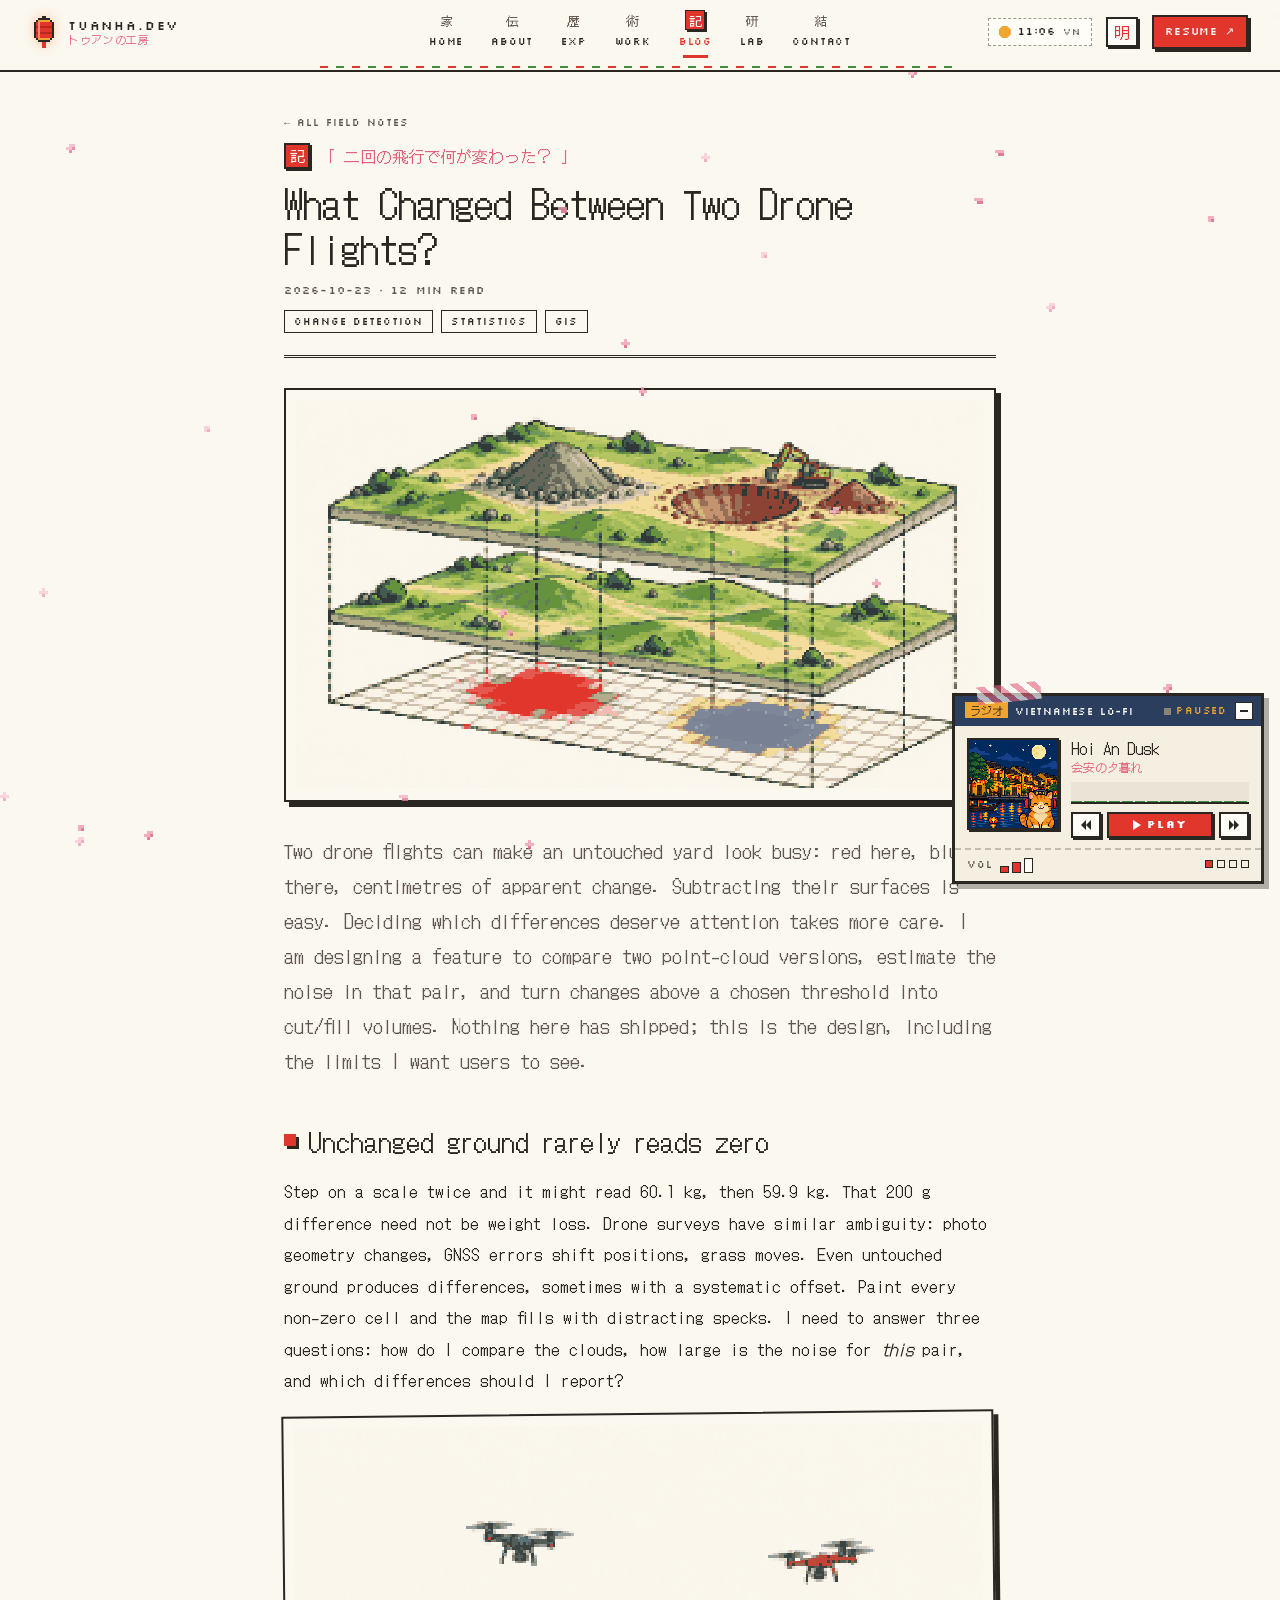
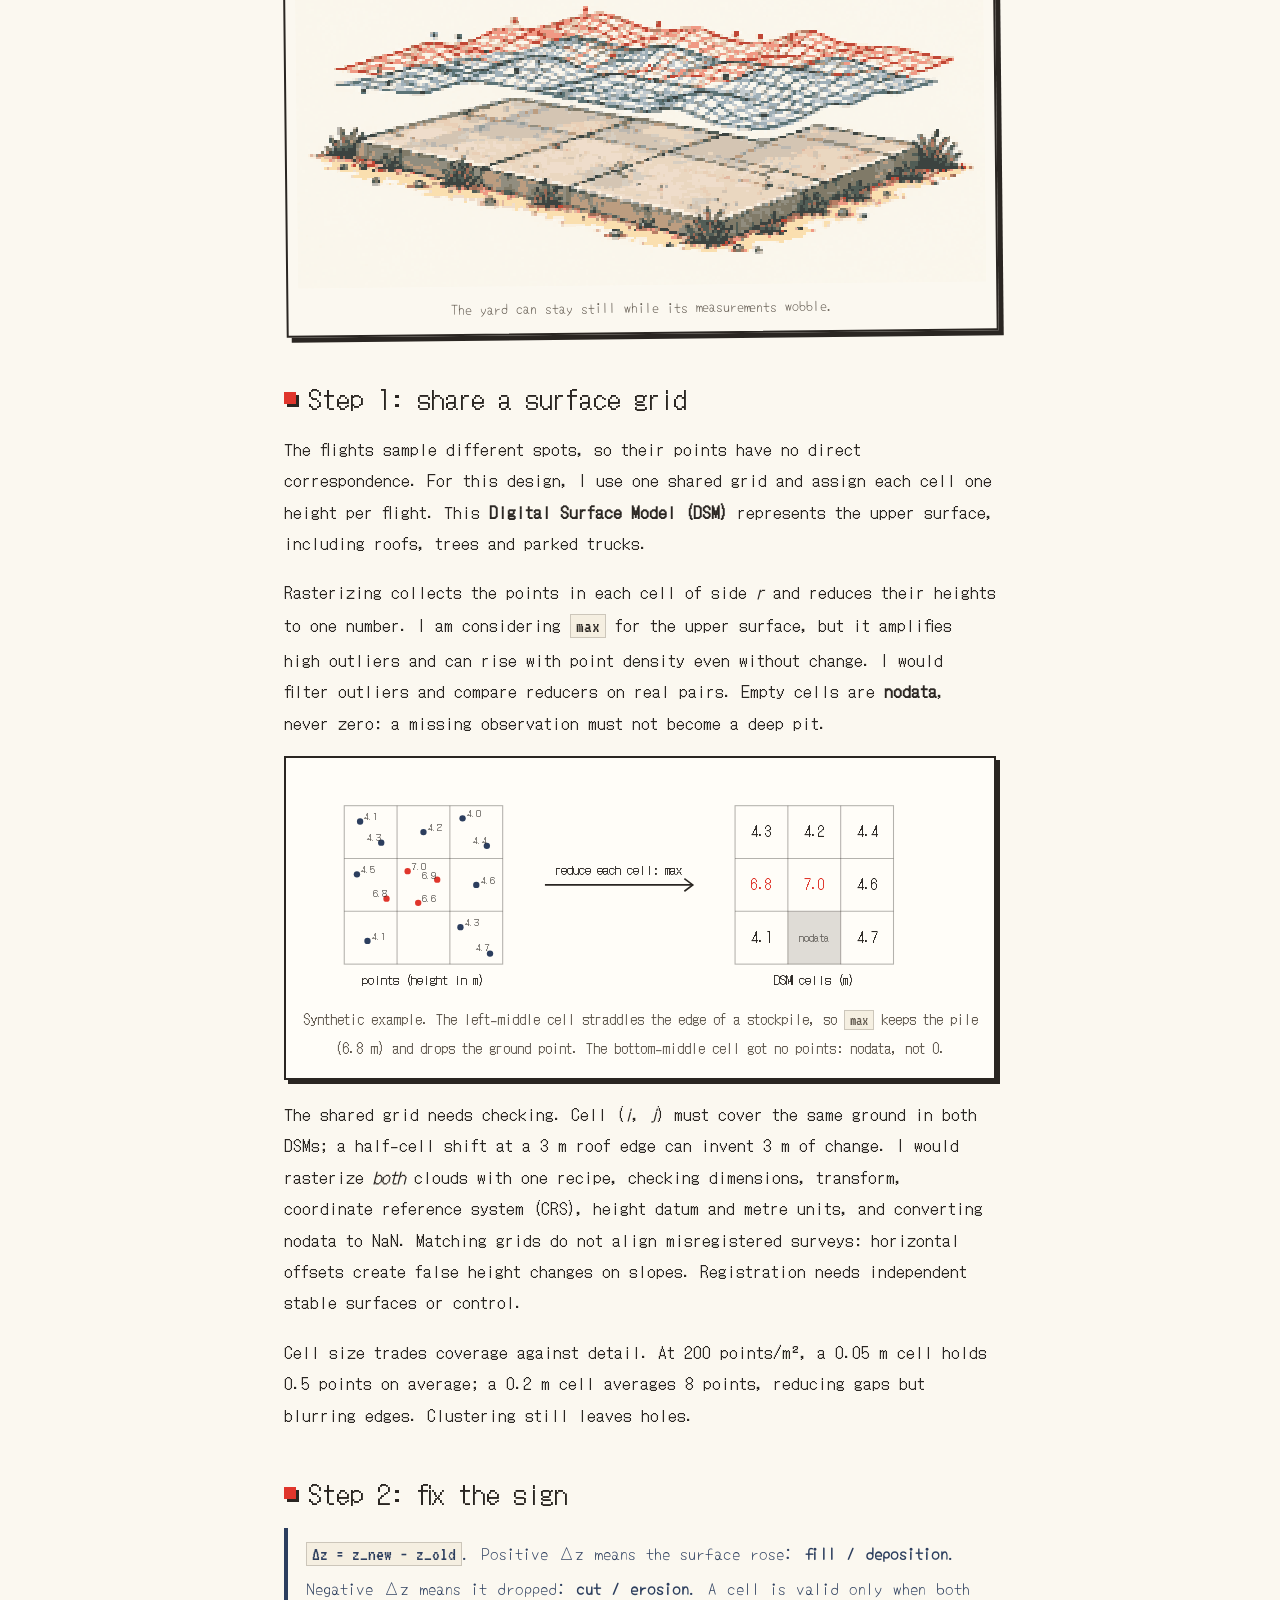
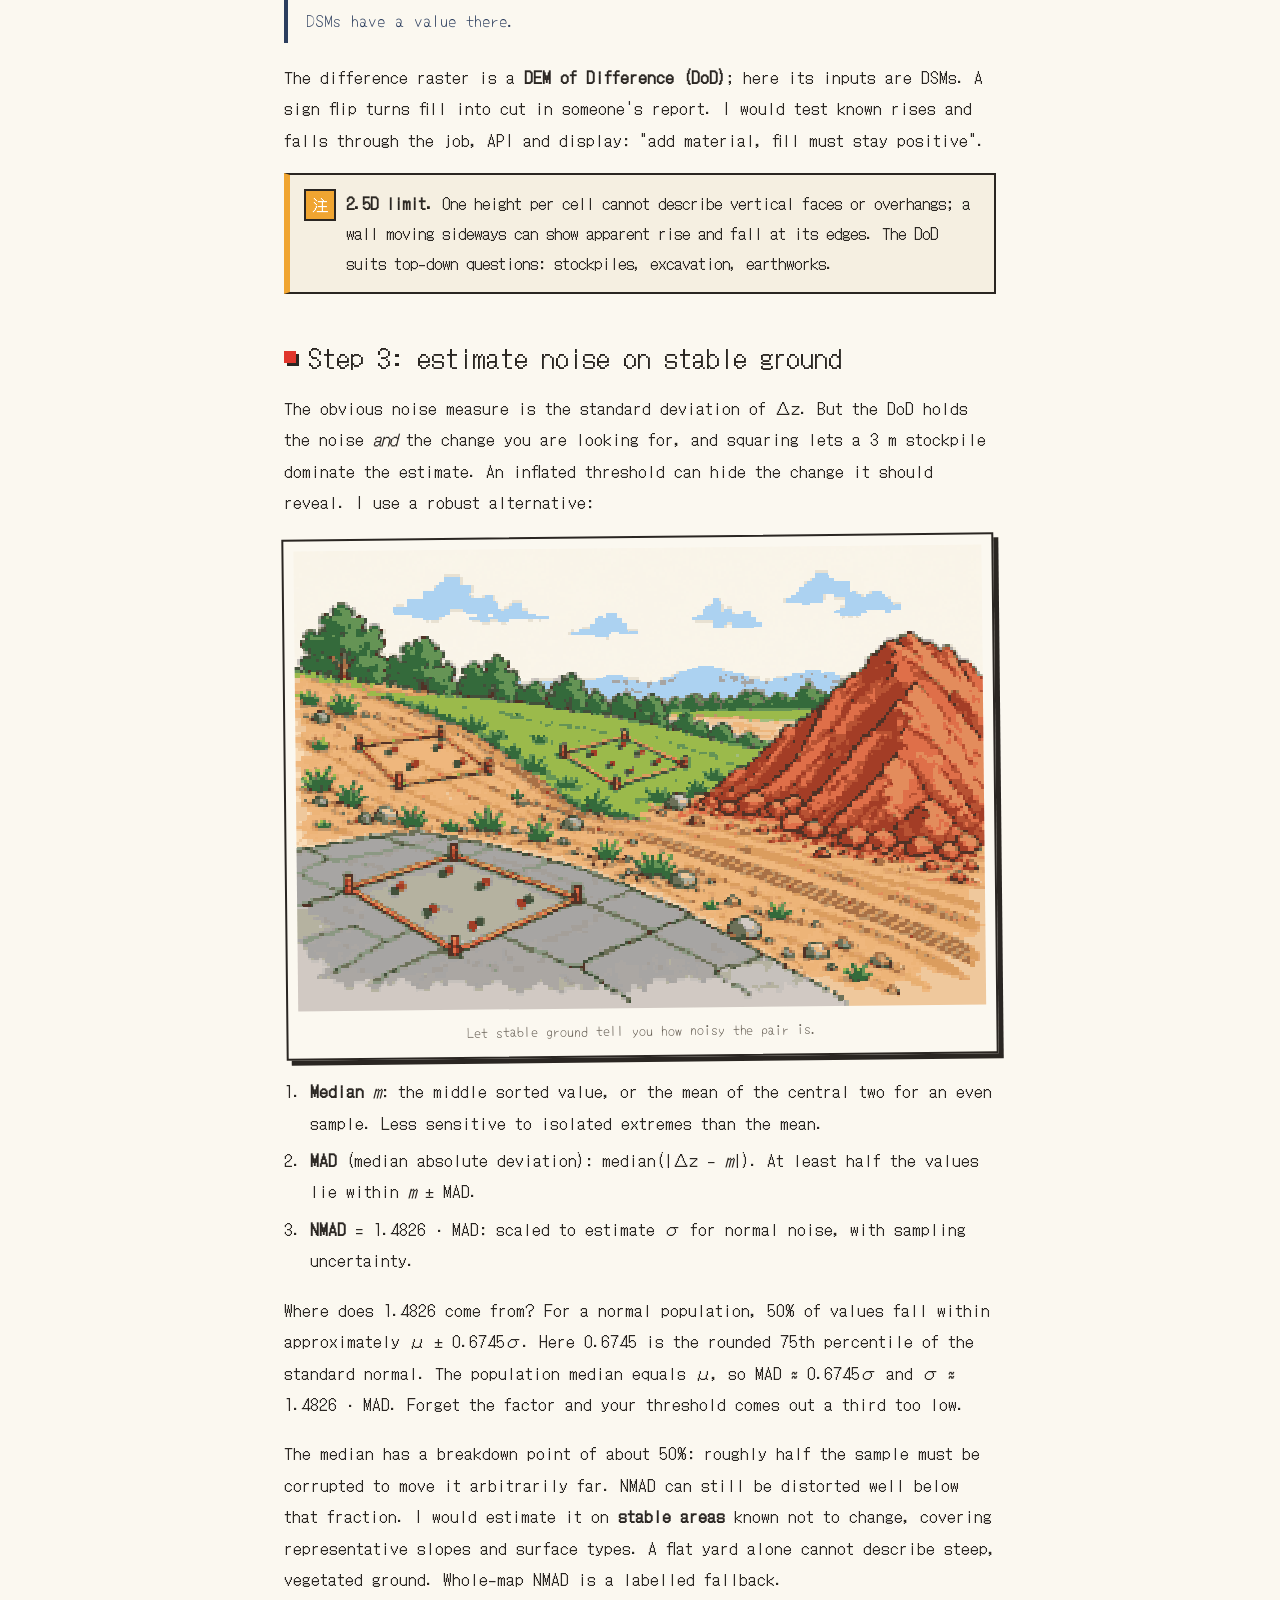
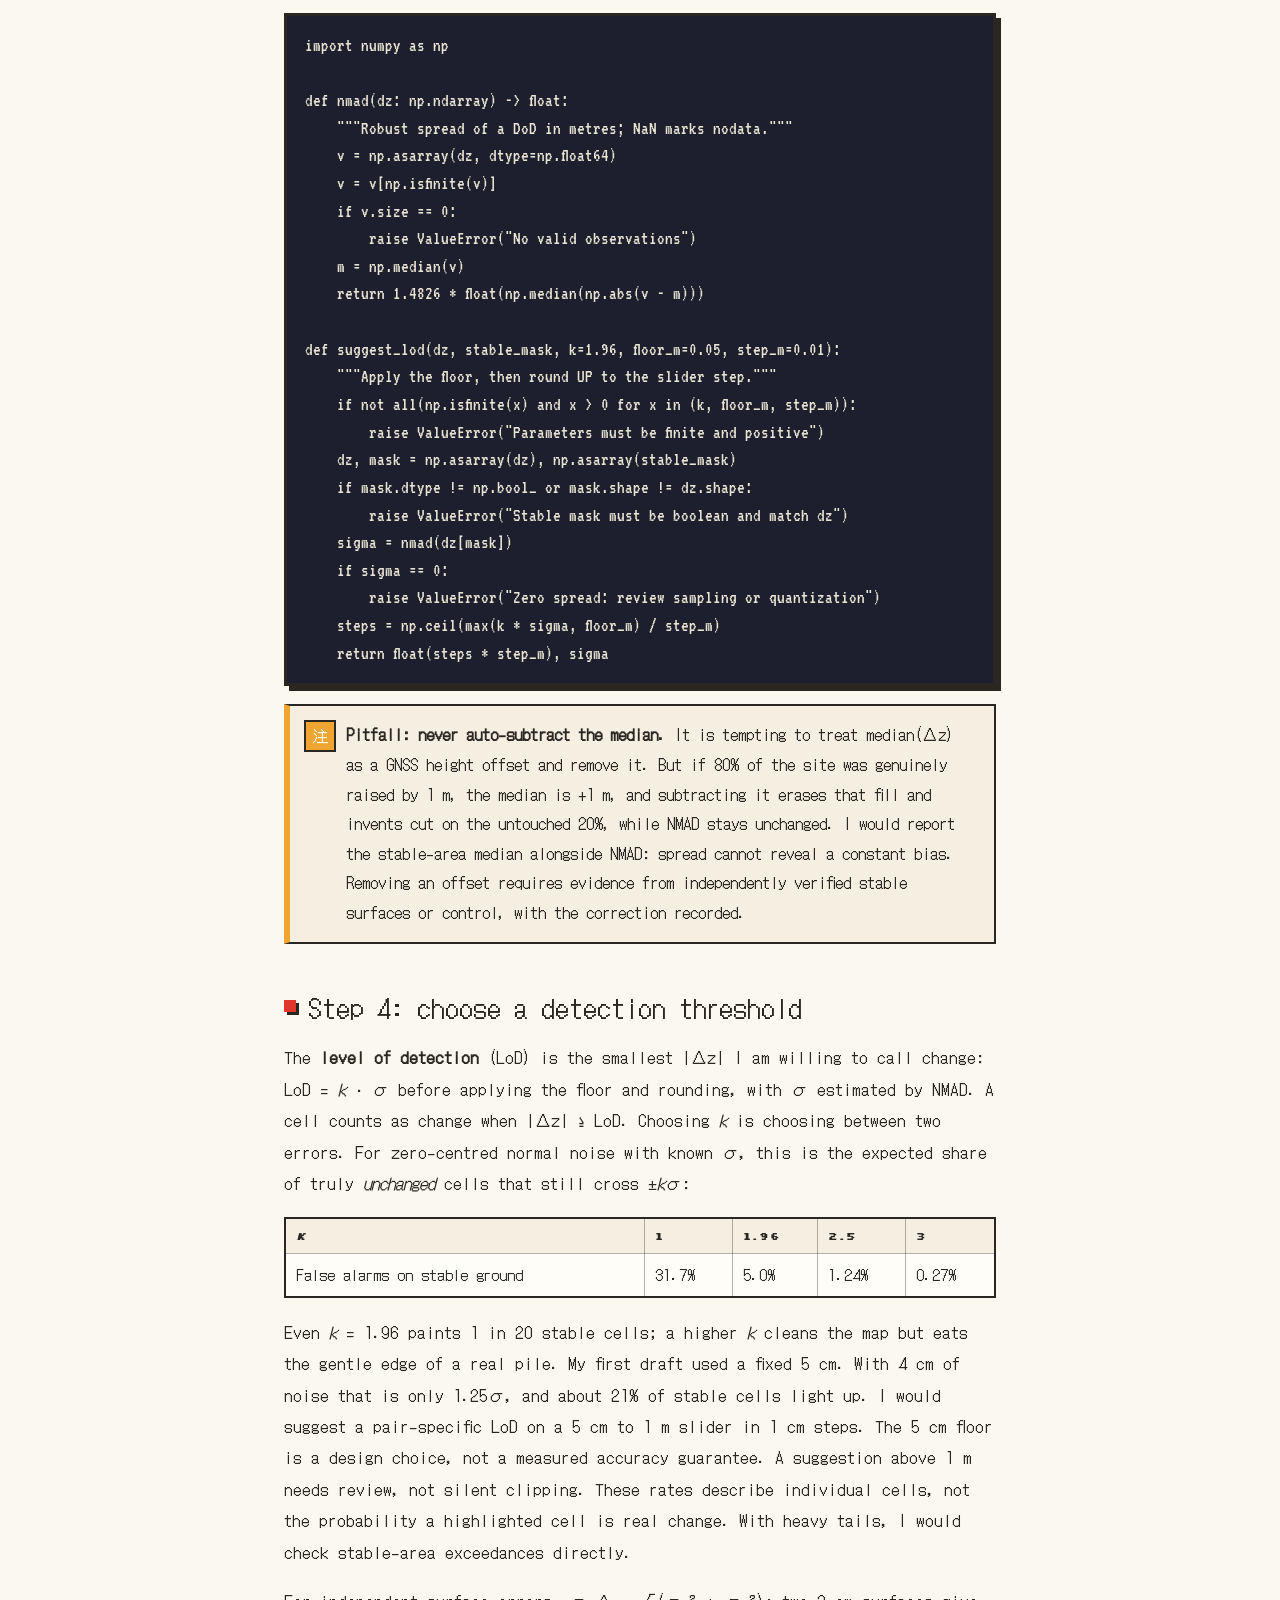
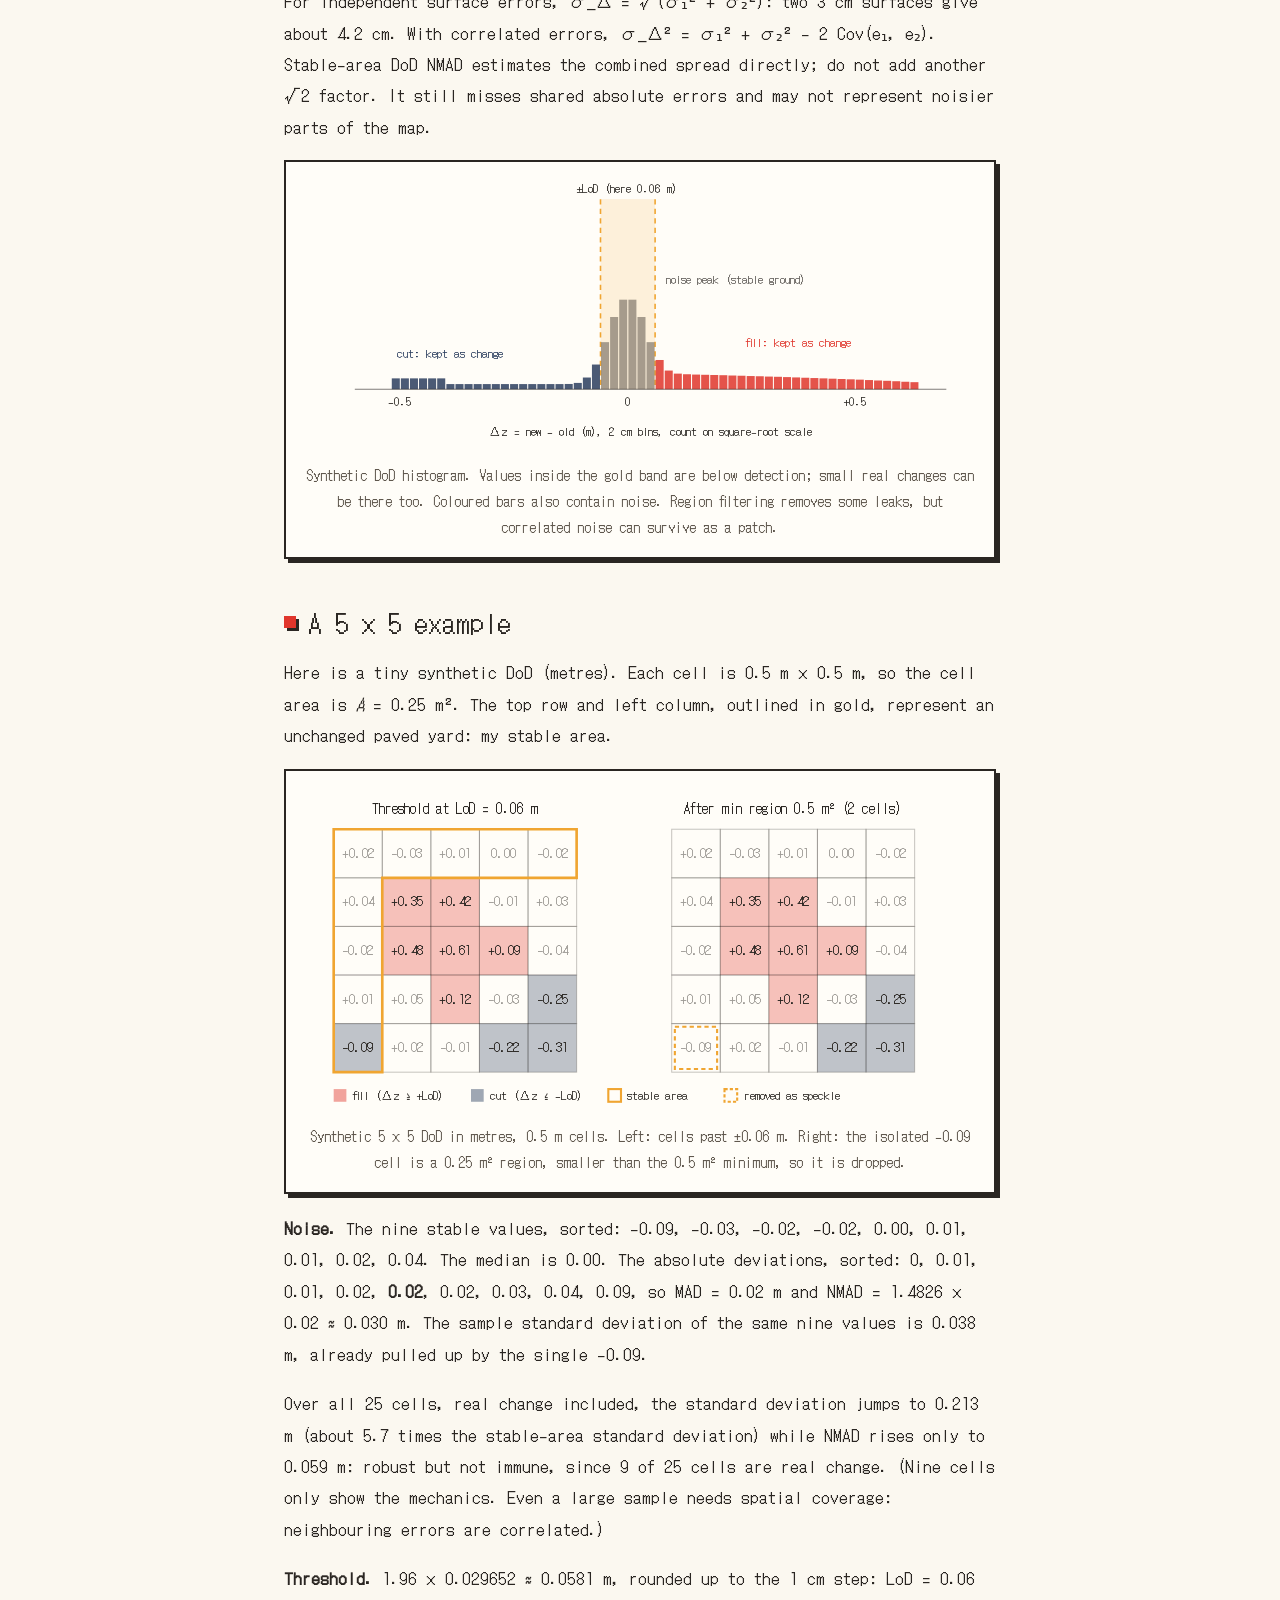
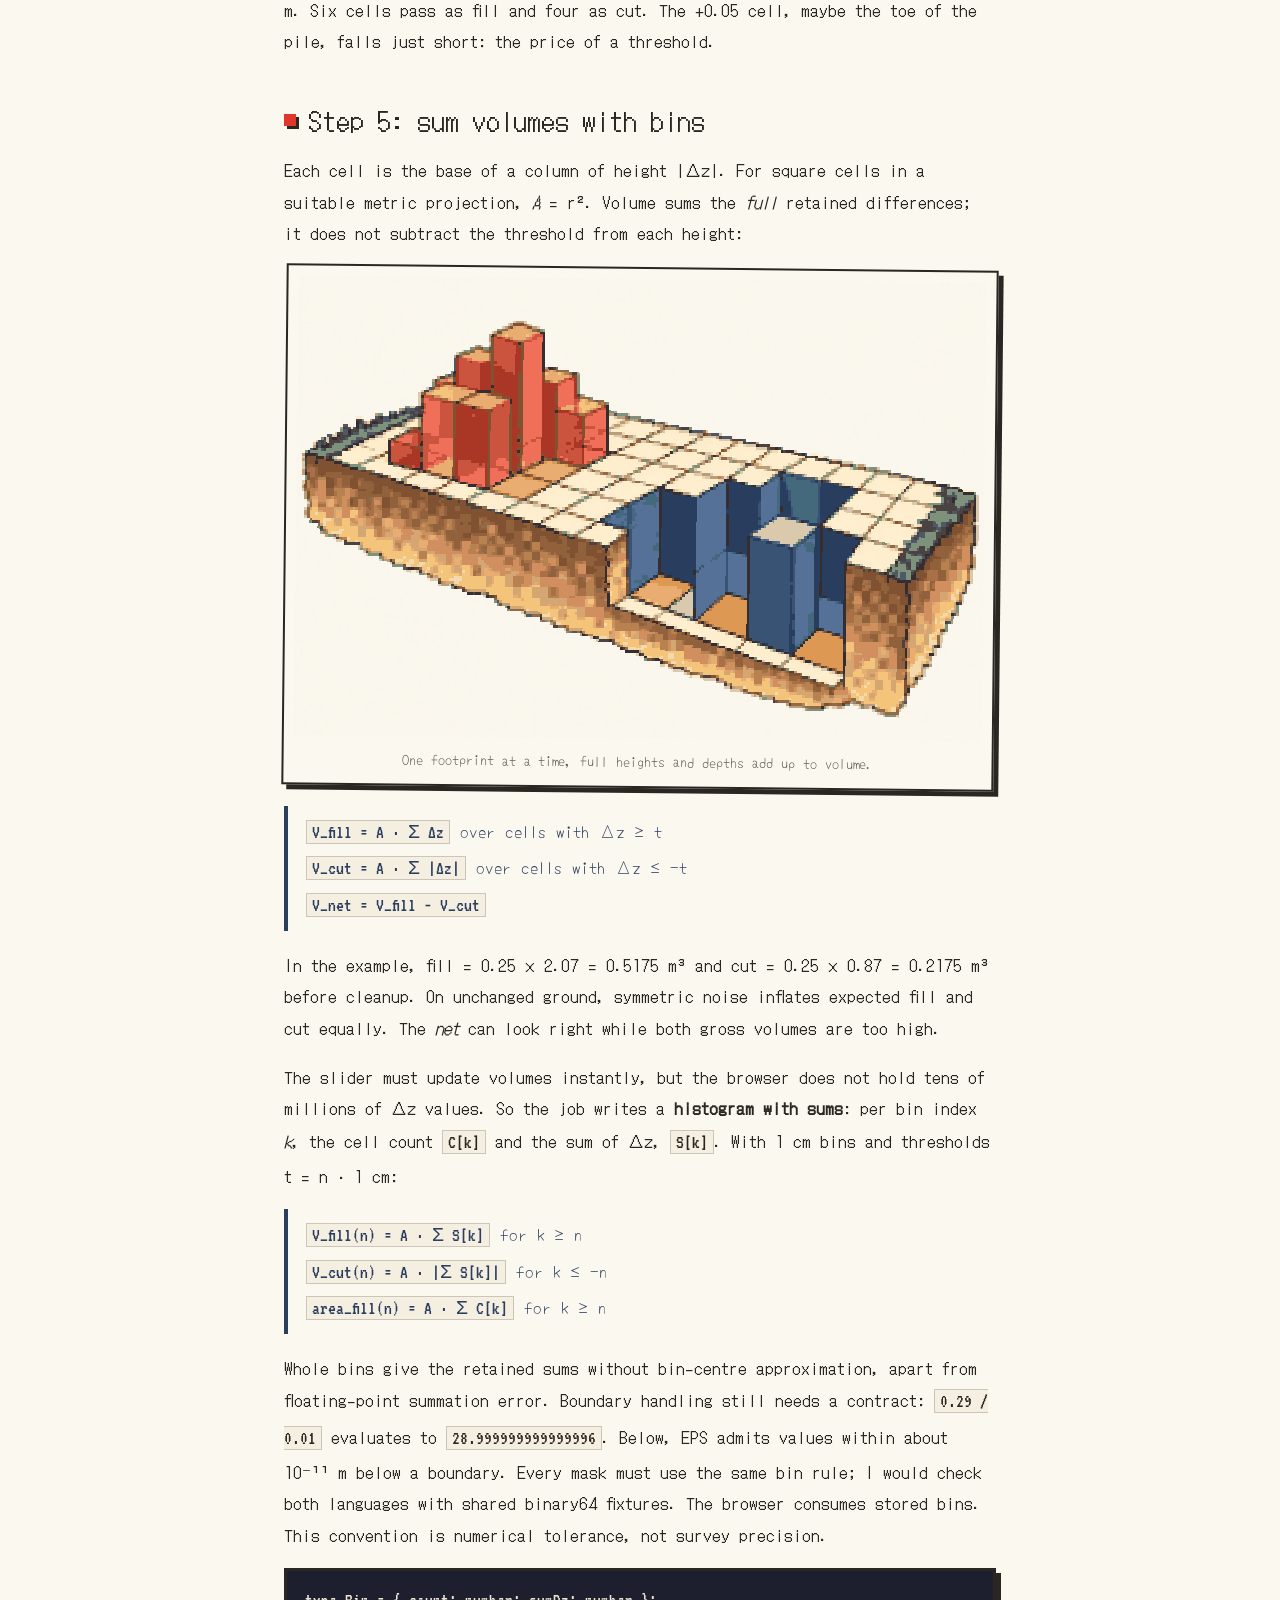
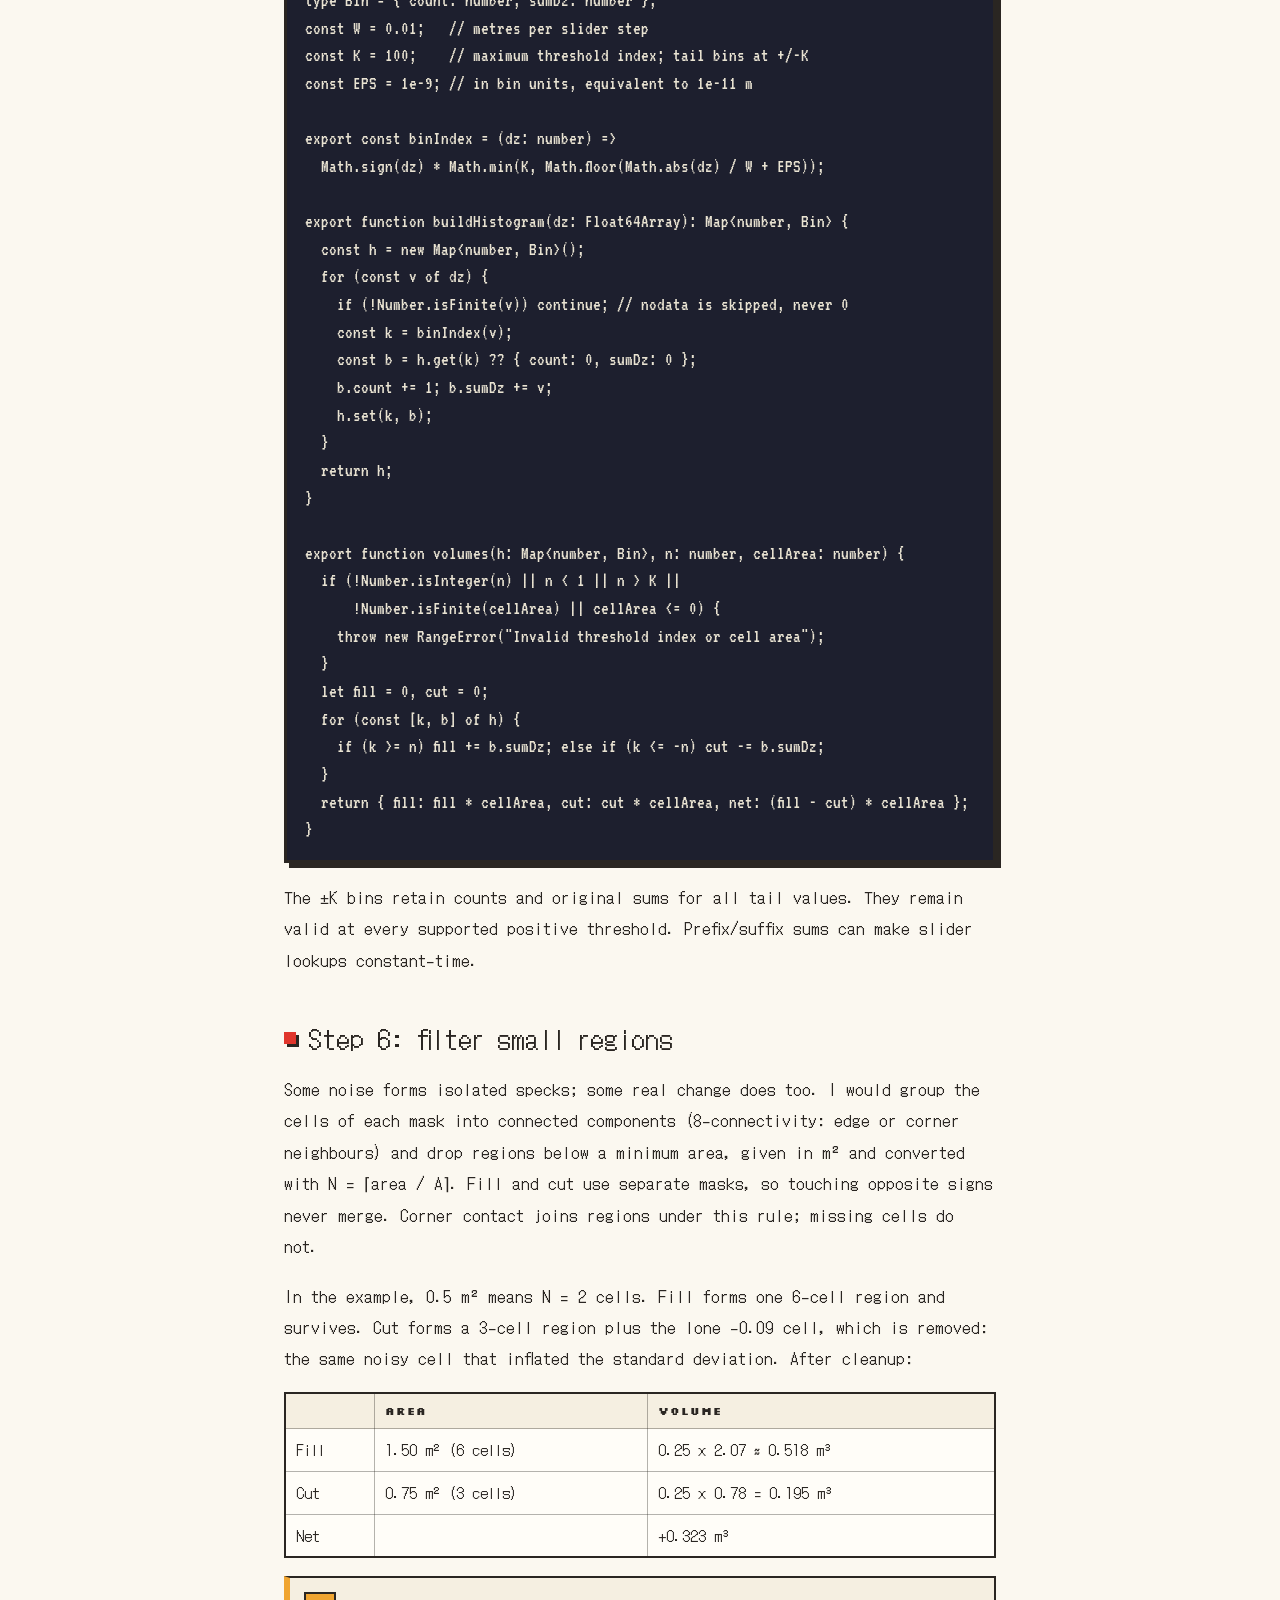
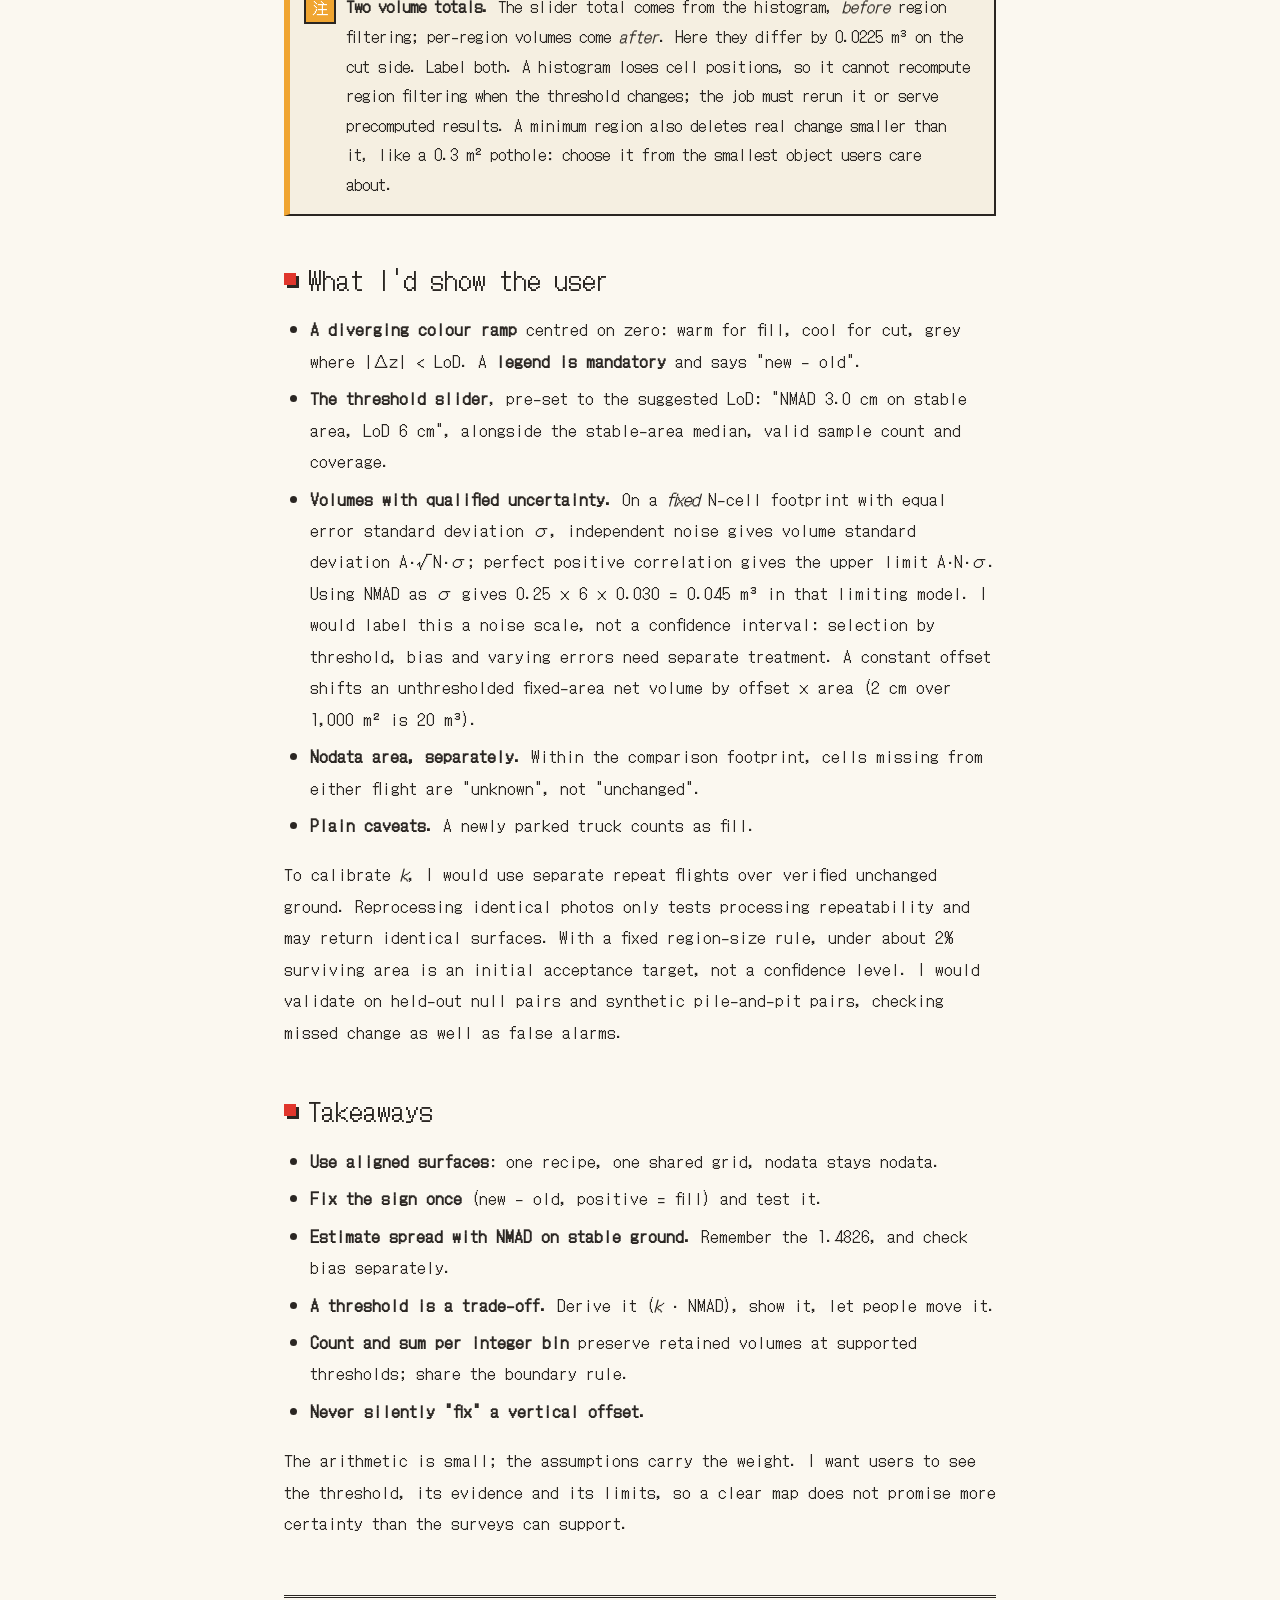
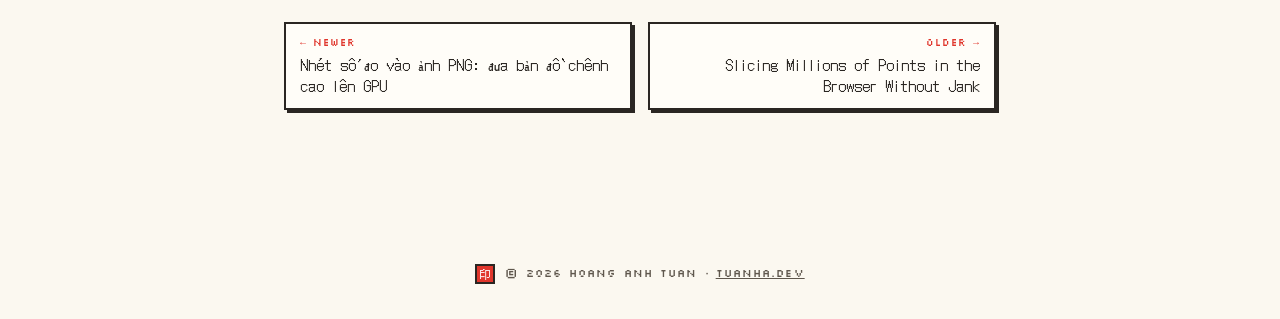
==== commit e7dafcde: "refactor: drop the author box from blog posts" ====
--- a/blog/change-detection-dod-nmad/index.html
+++ b/blog/change-detection-dod-nmad/index.html
@@ -429,10 +429,6 @@
 <p>The arithmetic is small; the assumptions carry the weight. I want users to see the threshold, its evidence and its limits, so a clear map does not promise more certainty than the surveys can support.</p>
         </div>
         <footer class="post__foot">
-          <div class="post__author">
-            <img src="/assets/favicon.svg" width="30" height="40" alt="" />
-            <p><strong>Hoang Anh Tuan</strong> builds drone inspection software: FastAPI and AWS pipelines, and the 3D viewers on top of them. <a href="/#contact">Say hello</a>.</p>
-          </div>
           <nav class="pager" data-post-nav aria-label="More posts"></nav>
         </footer>
       </article>
--- a/styles.css
+++ b/styles.css
@@ -3569,6 +3569,15 @@
   background: var(--panel);
 }
 
+/* Silkscreen has no Vietnamese diacritics; Vietnamese posts use a font that does for table headers. */
+html[lang='vi'] .post__body th {
+  font-family: 'Be Vietnam Pro', var(--font-body);
+  font-size: 14px;
+  font-weight: 600;
+  text-transform: none;
+  letter-spacing: 0;
+}
+
 .post__body .table-scroll {
   overflow-x: auto;
 }
@@ -3597,27 +3606,140 @@
   border: 2px solid var(--ink);
 }
 
+/* Open-source licence post: quick answer box, licence spectrum cards, status chips and checklist. */
+.lic-tldr {
+  padding: 16px 20px;
+  background: var(--white);
+  border: 2px solid var(--ink);
+  box-shadow: var(--shadow);
+}
+
+.lic-tldr__title {
+  font-size: 15px;
+  color: var(--red);
+}
+
+.lic-tldr ul {
+  margin-top: 8px;
+  padding-left: 20px;
+}
+
+.lic-spectrum {
+  display: grid;
+  grid-template-columns: repeat(5, 1fr);
+  gap: 10px;
+  padding: 0;
+  list-style: none;
+  counter-reset: none;
+}
+
+.post__body .lic-spectrum li + li {
+  margin-top: 0;
+}
+
+.lic-card {
+  display: grid;
+  align-content: start;
+  gap: 6px;
+  padding: 12px;
+  font-size: 14px;
+  line-height: 1.55;
+  background: var(--white);
+  border: 2px solid var(--ink);
+  border-top: 8px solid var(--lic, var(--ink));
+  box-shadow: var(--shadow-sm);
+}
+
+.lic-card--green { --lic: var(--green); }
+.lic-card--gold { --lic: var(--gold); }
+.lic-card--red { --lic: var(--red); }
+.lic-card--ink { --lic: var(--ink-soft); }
+
+.lic-card__name {
+  font-size: 15px;
+  color: var(--lic);
+}
+
+.lic-card__eg {
+  font-size: 13px;
+  color: var(--ink-soft);
+}
+
+.lic-chip {
+  display: inline-block;
+  padding: 1px 8px;
+  font-family: 'Be Vietnam Pro', var(--font-body);
+  font-size: 13px;
+  font-weight: 600;
+  line-height: 1.5;
+  color: #fff;
+  border: 2px solid var(--ink);
+}
+
+.lic-chip--ok { background: var(--green); }
+.lic-chip--warn { background: var(--gold); color: #2a2622; }
+.lic-chip--bad { background: var(--red); }
+.lic-chip--nc { background: var(--ink-soft); }
+
+/* Silkscreen has no Vietnamese diacritics, so this post's labels use a font that does. */
+.lic-tldr__title,
+.lic-card__name {
+  font-family: 'Be Vietnam Pro', var(--font-body);
+  font-weight: 600;
+  text-transform: none;
+  letter-spacing: 0;
+}
+
+.lic-matrix td:first-child,
+.lic-engines td:first-child {
+  font-weight: 600;
+  white-space: nowrap;
+}
+
+.lic-checklist {
+  padding: 0;
+  list-style: none;
+}
+
+.lic-checklist li {
+  position: relative;
+  padding-left: 34px;
+}
+
+.lic-checklist li::before {
+  content: '';
+  position: absolute;
+  top: 6px;
+  left: 0;
+  width: 18px;
+  height: 18px;
+  background: var(--white);
+  border: 2px solid var(--ink);
+  box-shadow: 2px 2px 0 var(--green);
+}
+
+.lic-sources {
+  font-size: 15px;
+}
+
+@media (max-width: 720px) {
+  .lic-spectrum {
+    grid-template-columns: 1fr 1fr;
+  }
+}
+
+@media (max-width: 420px) {
+  .lic-spectrum {
+    grid-template-columns: 1fr;
+  }
+}
+
 .post__foot {
   display: grid;
   gap: 24px;
   margin-top: 56px;
   padding-top: 24px;
   border-top: 3px double var(--ink);
-}
-
-.post__author {
-  display: flex;
-  align-items: center;
-  gap: 16px;
-  padding: 14px 18px;
-  font-size: 15px;
-  background: var(--panel);
-  border: 2px solid var(--ink);
-}
-
-.post__author img {
-  flex: none;
-  image-rendering: pixelated;
 }
 
 .pager {
